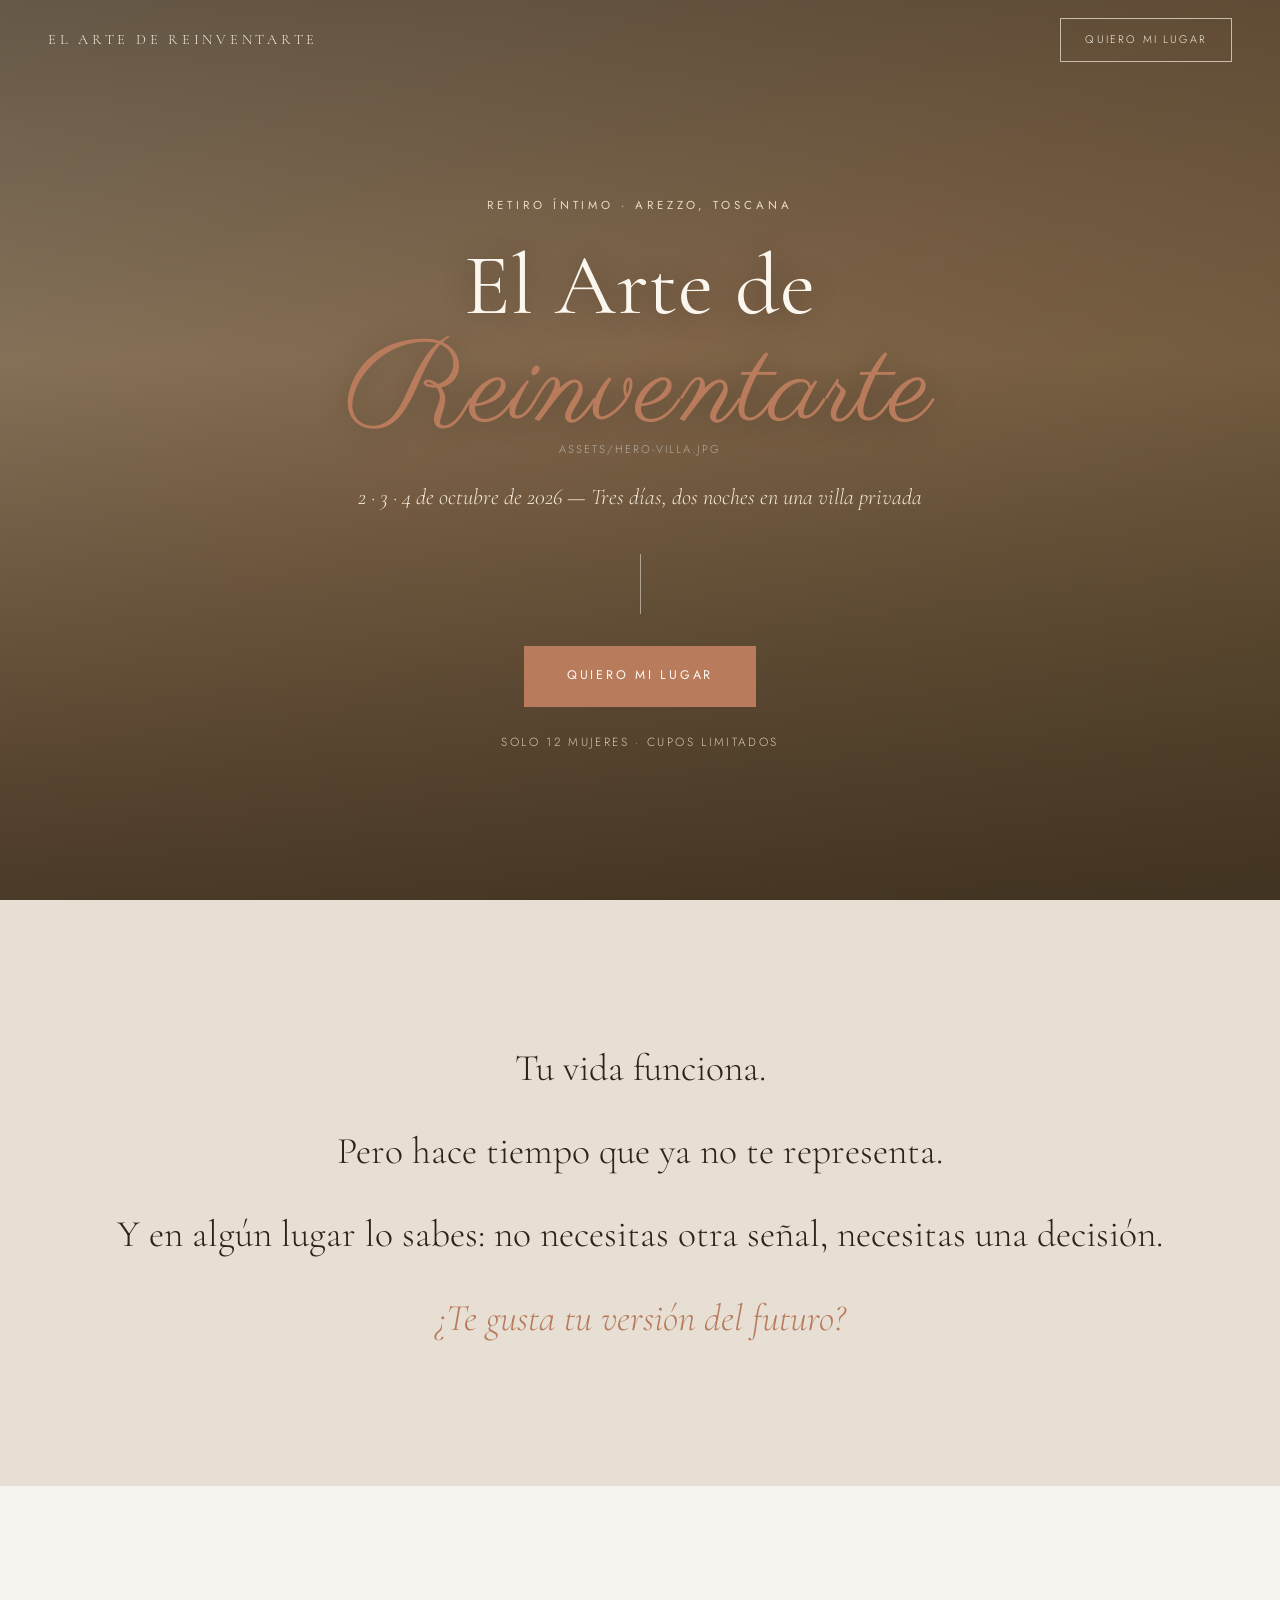
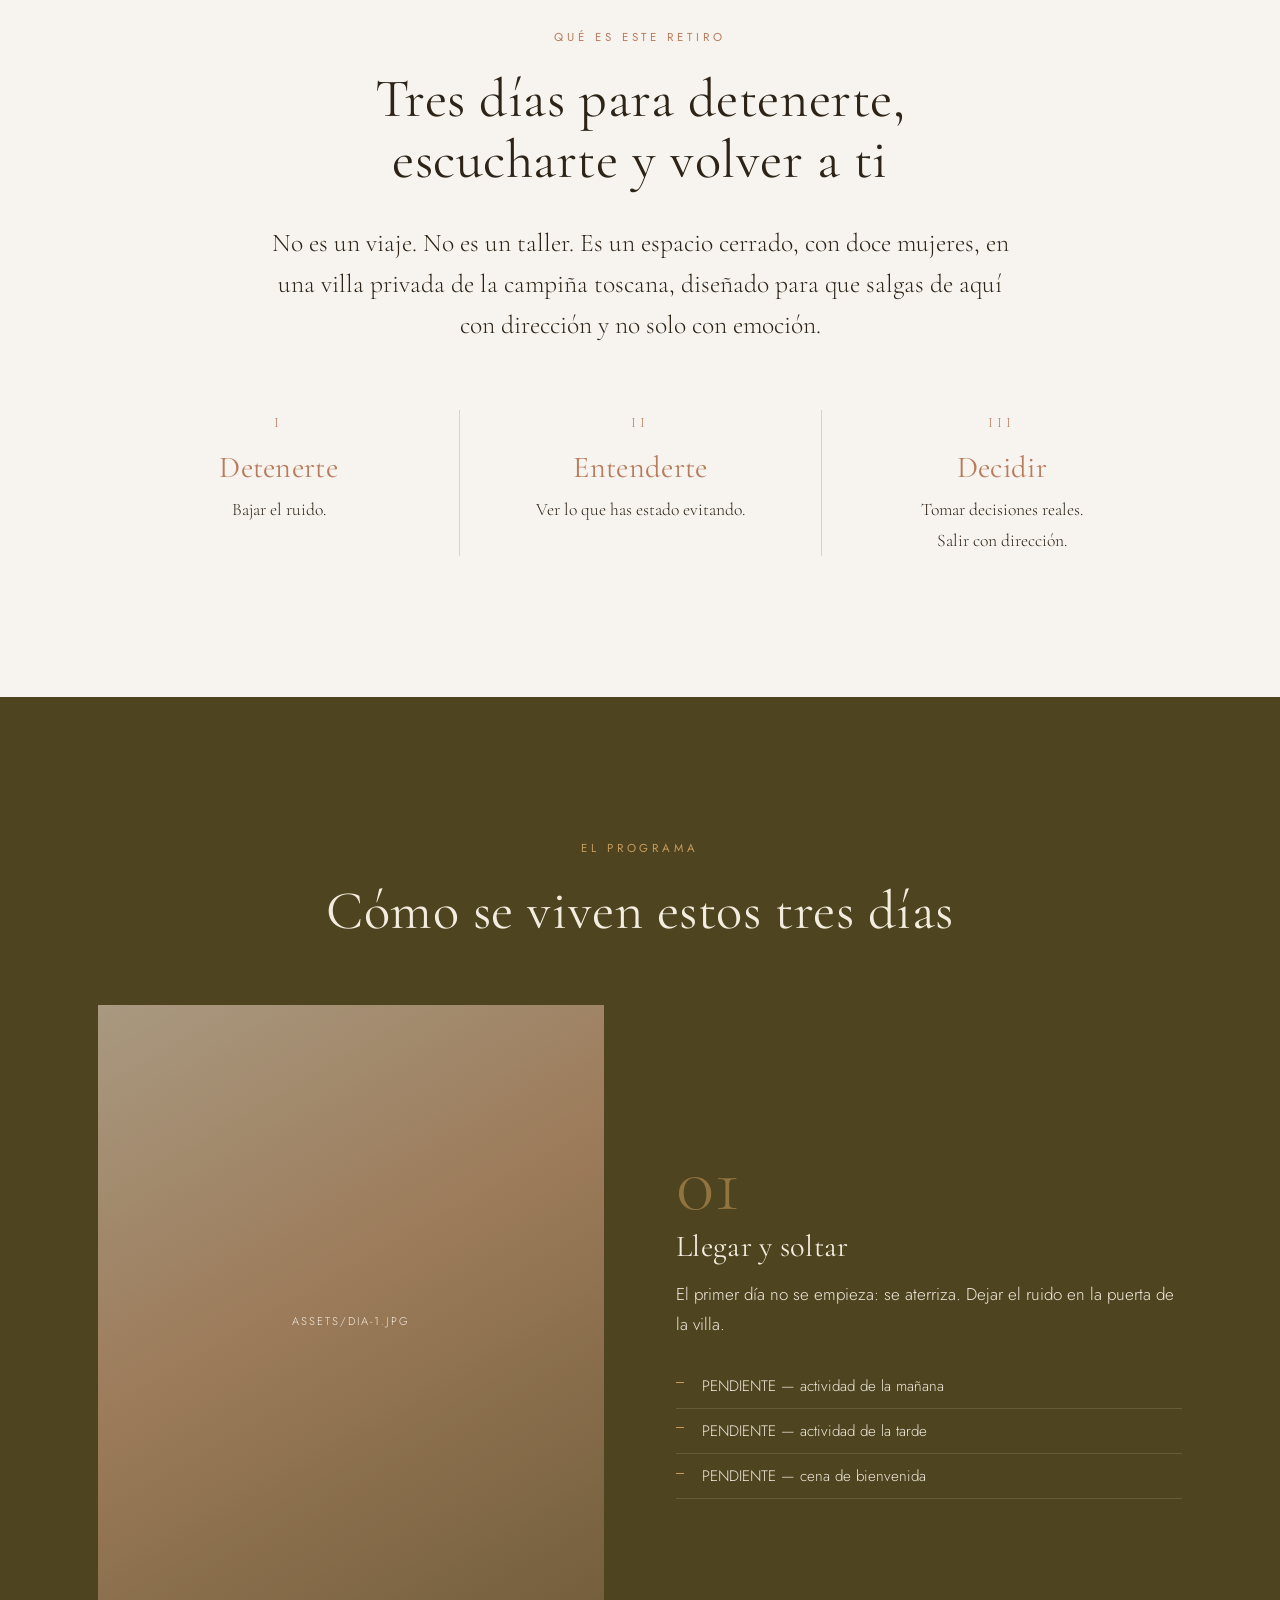
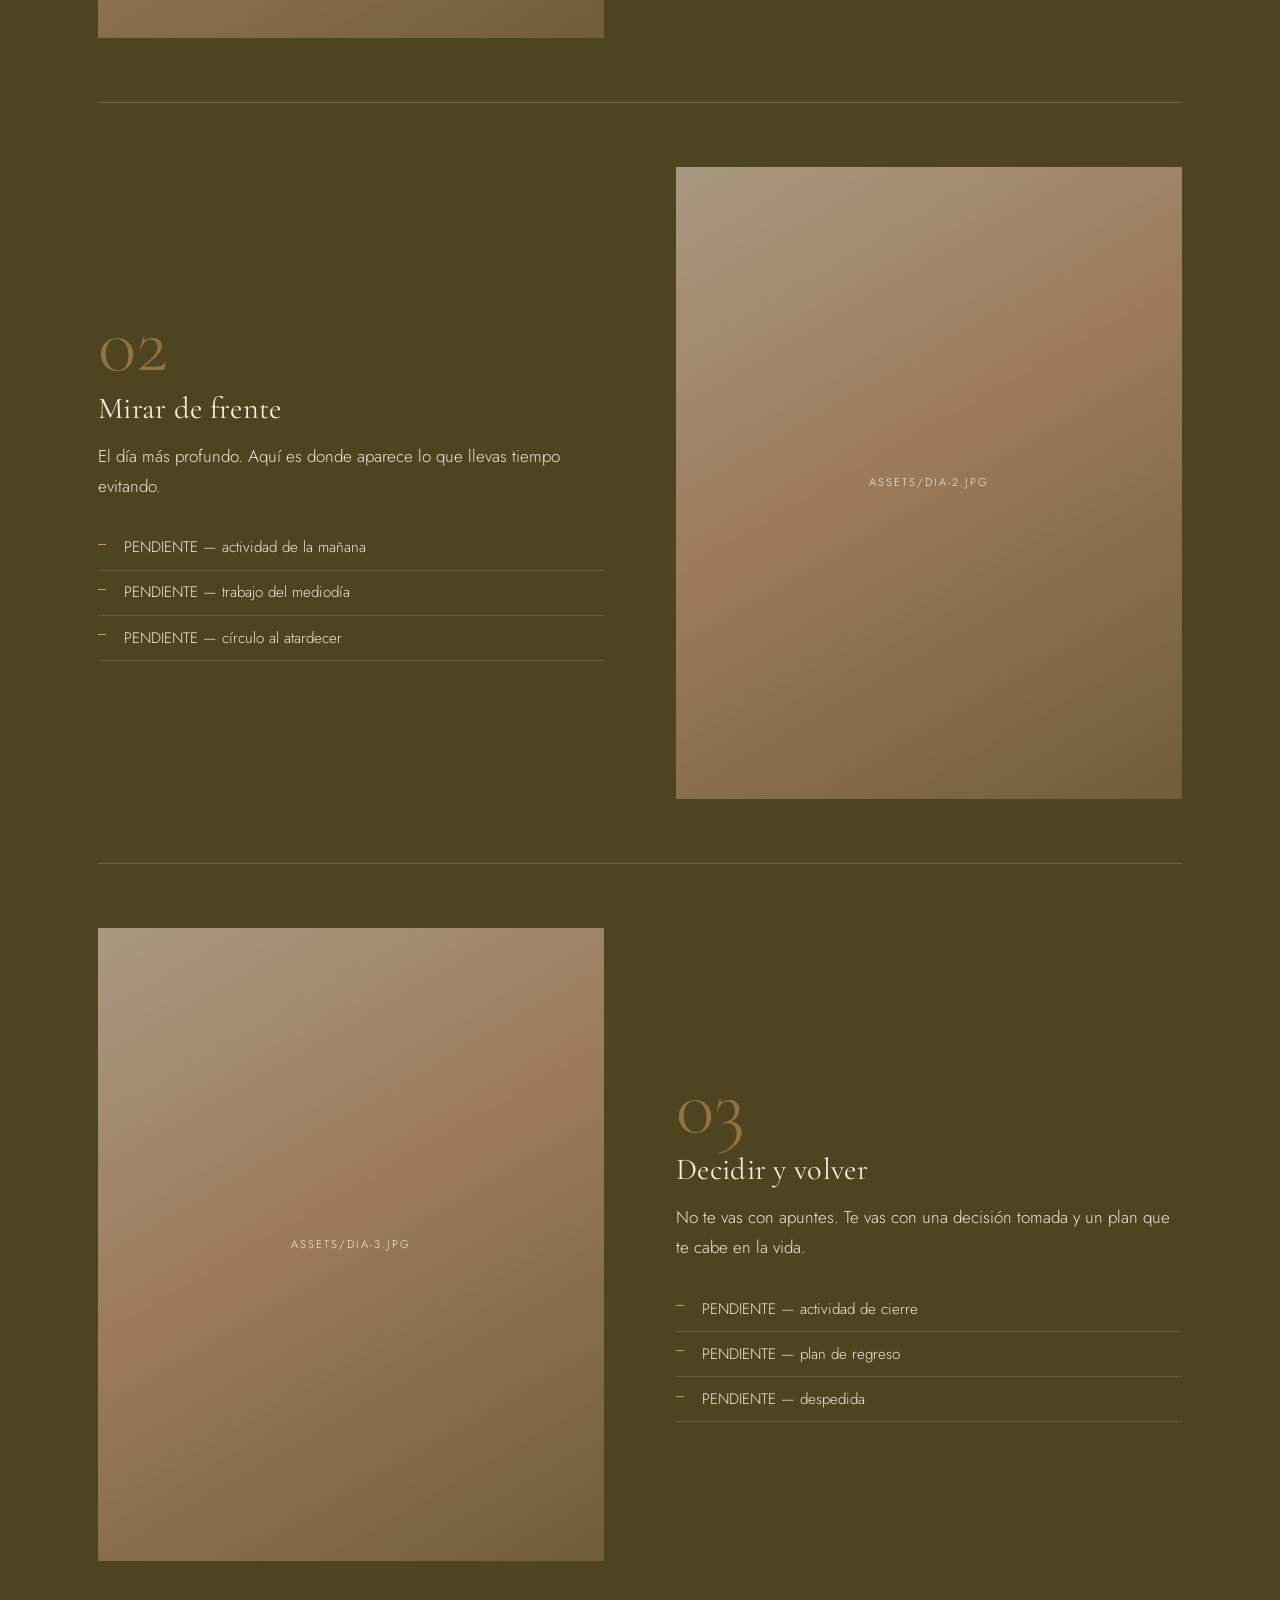
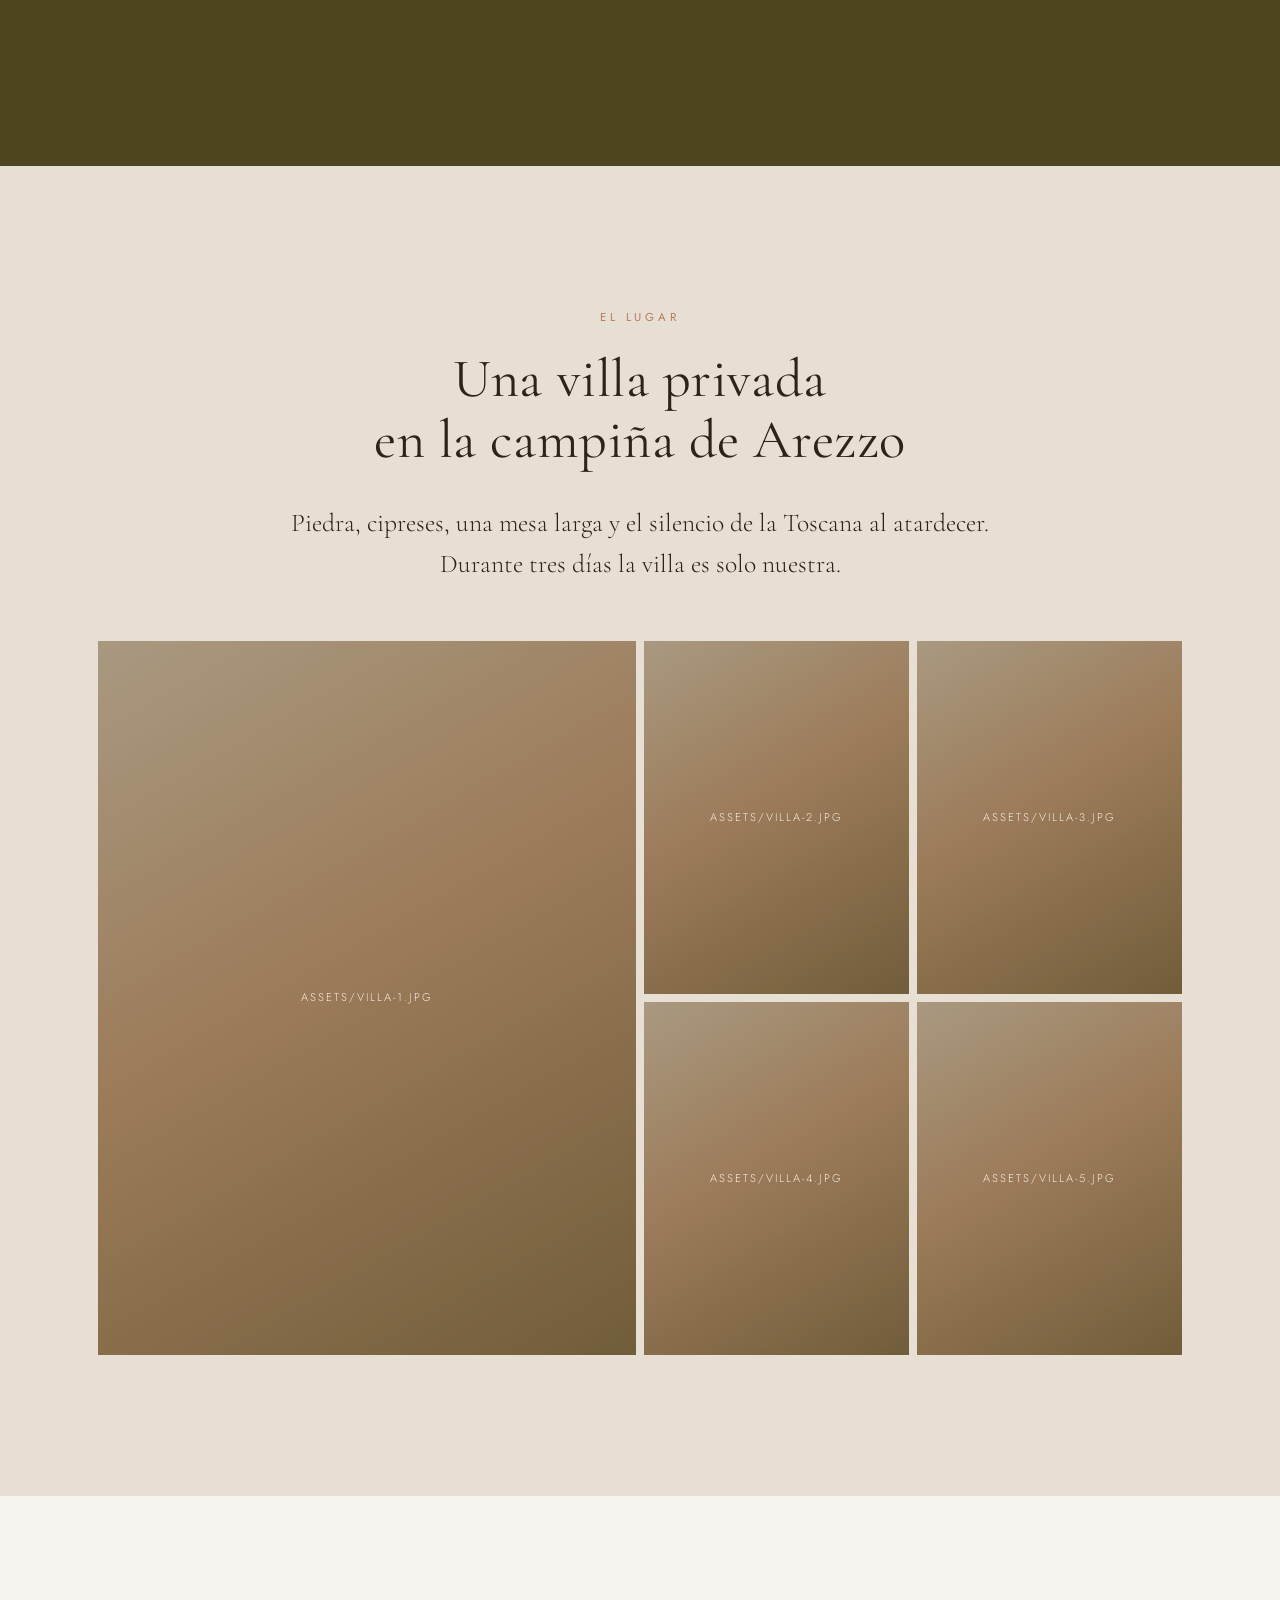
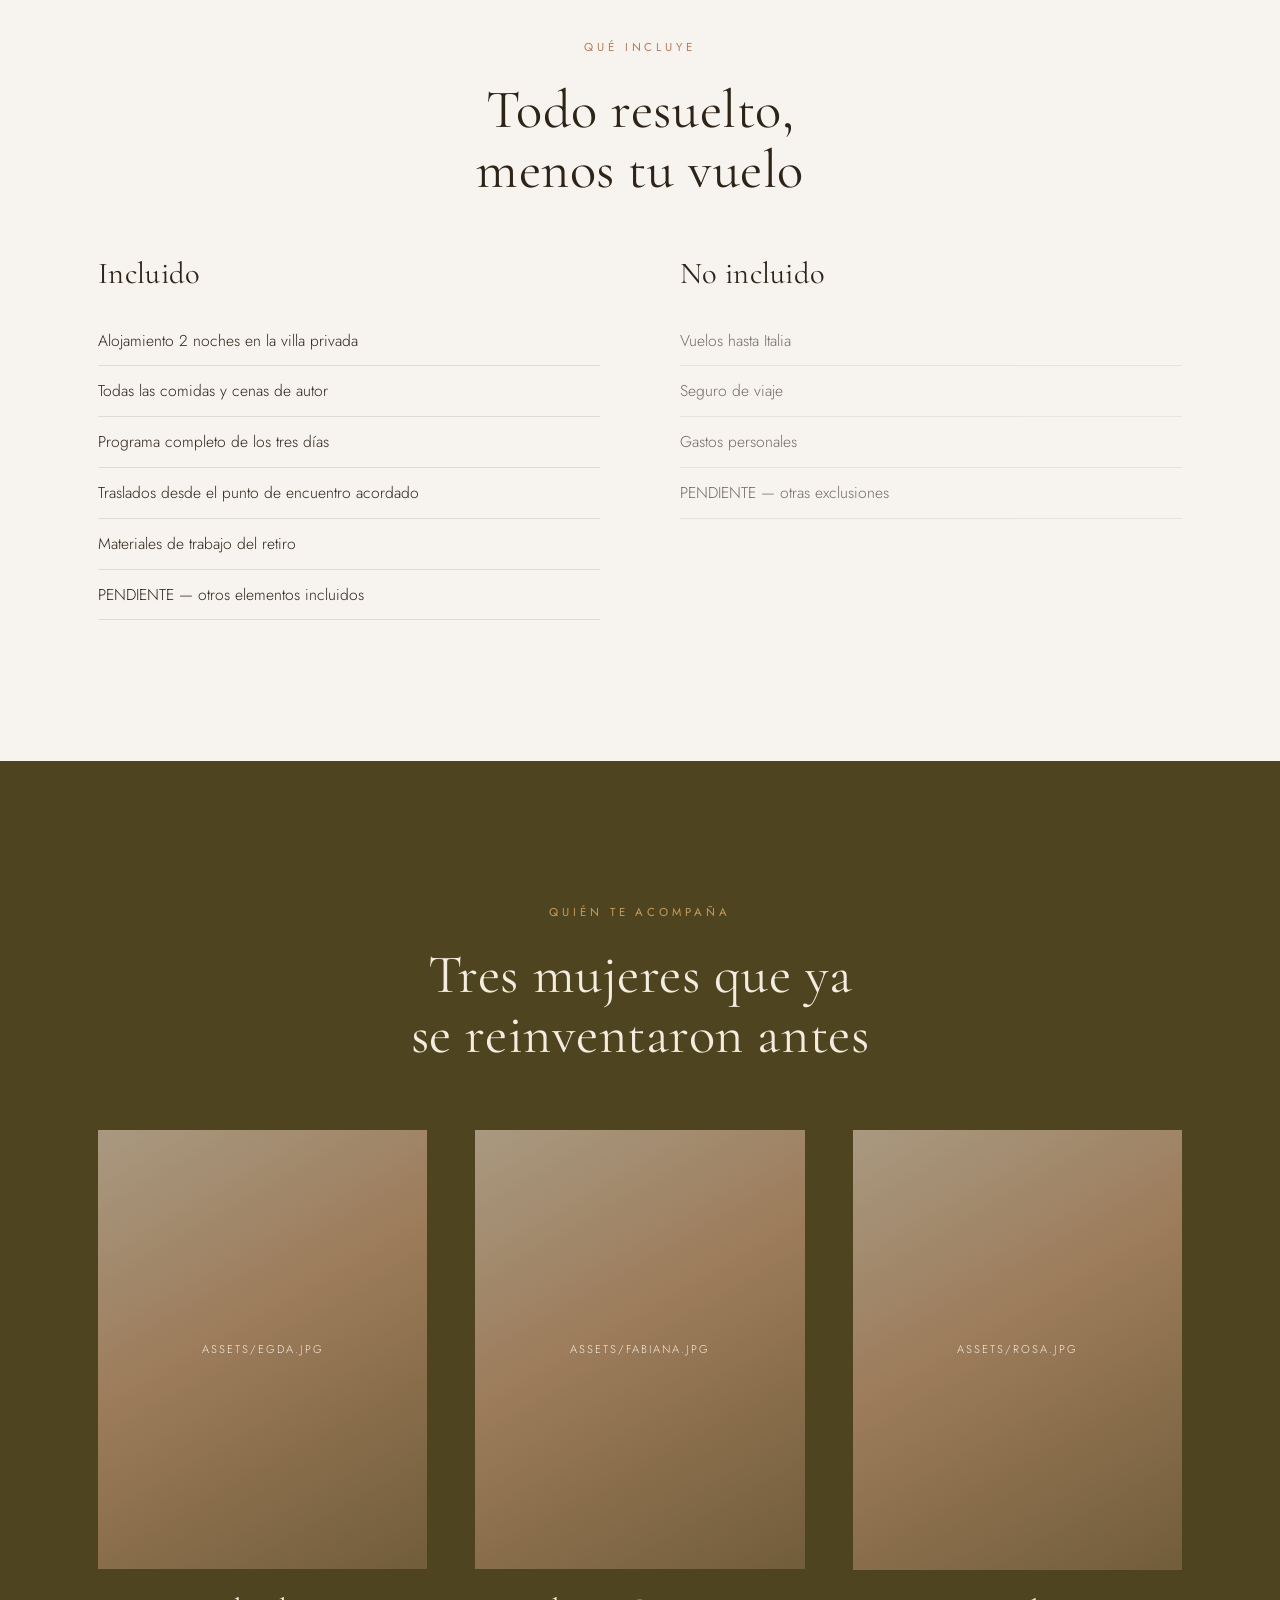
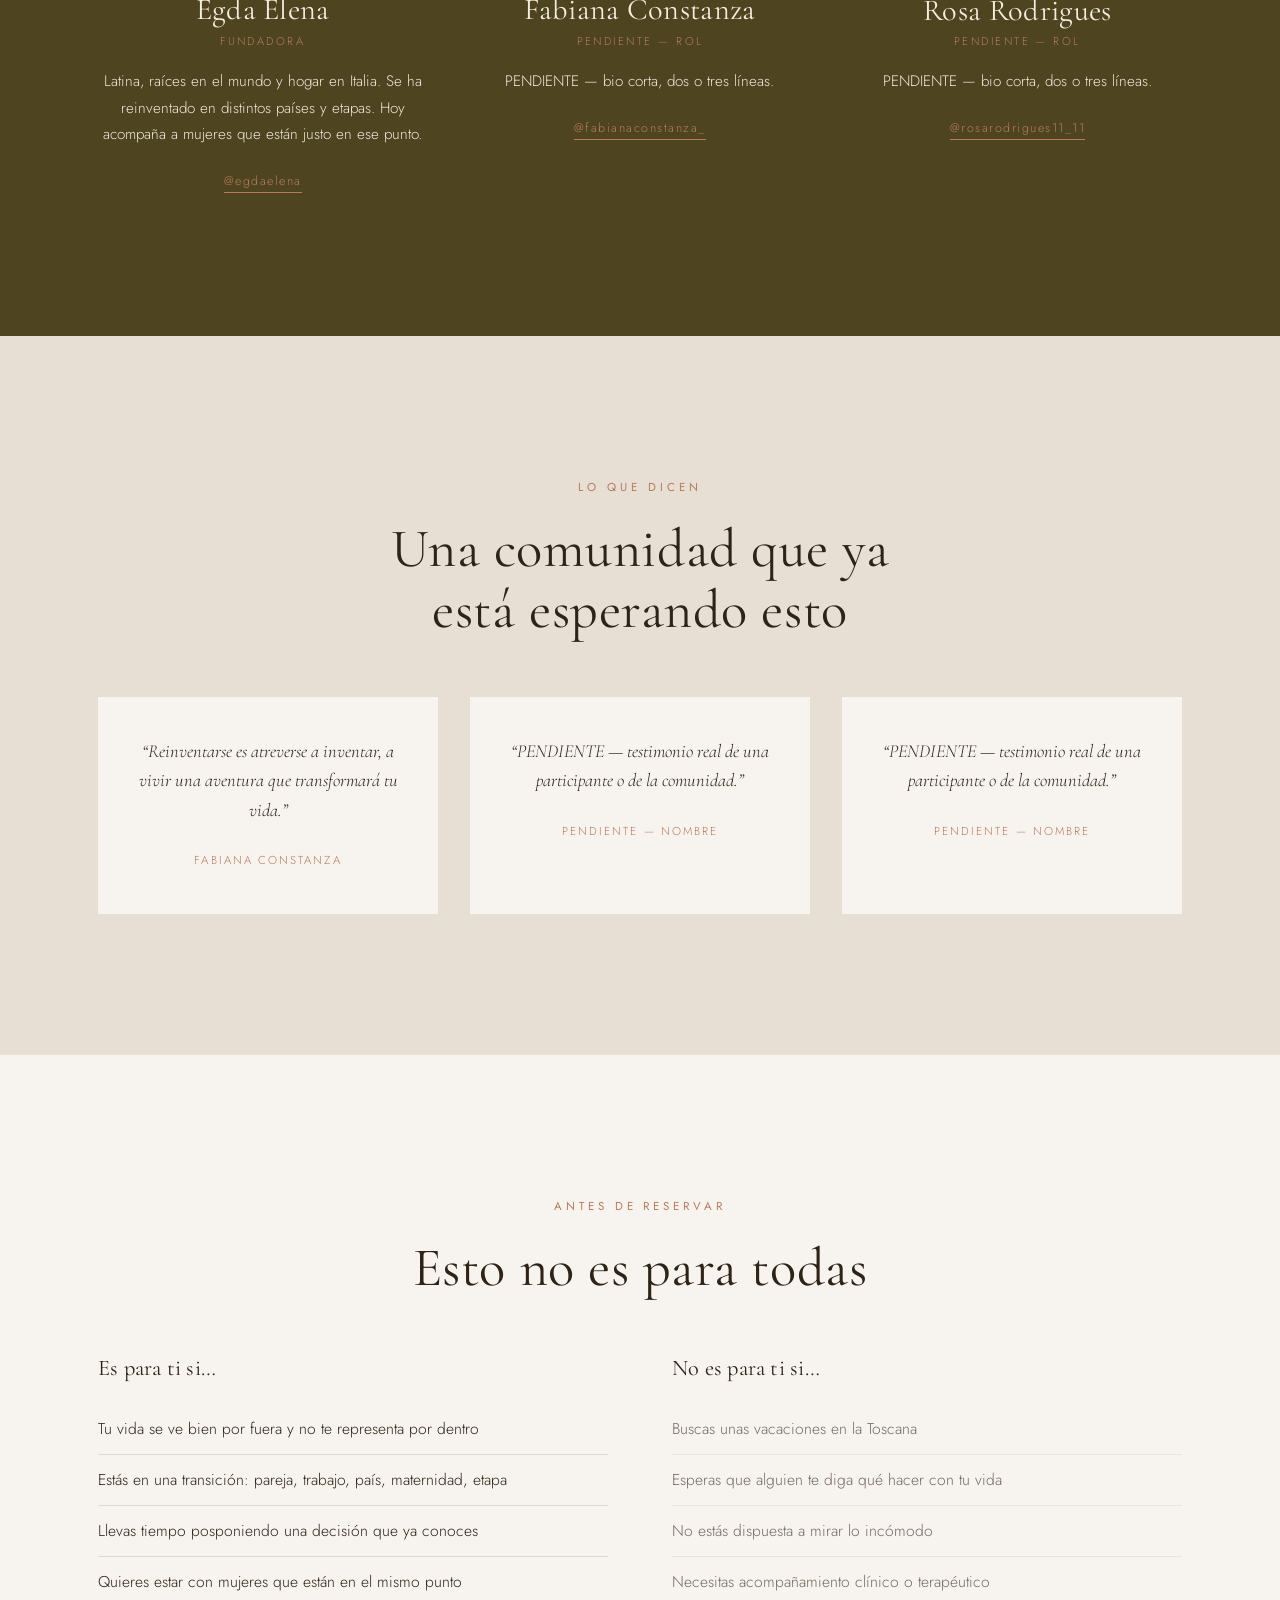
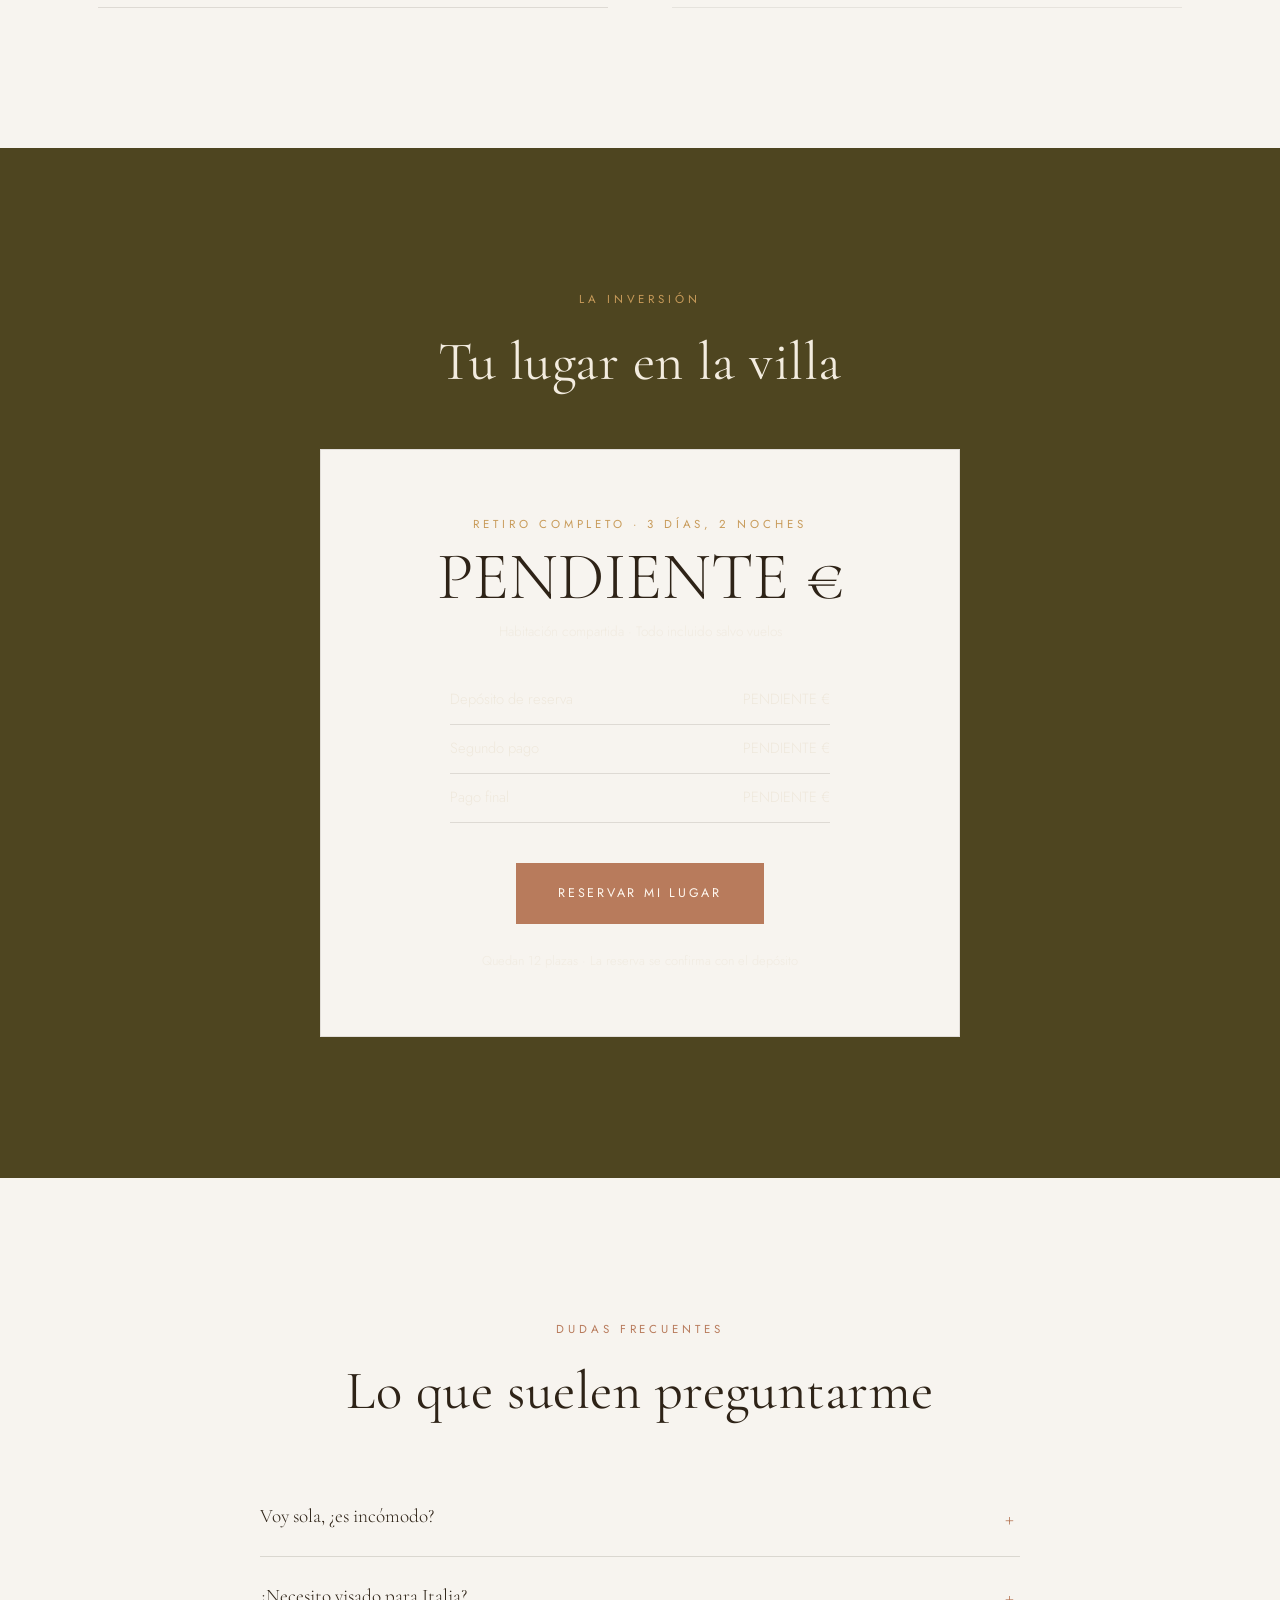
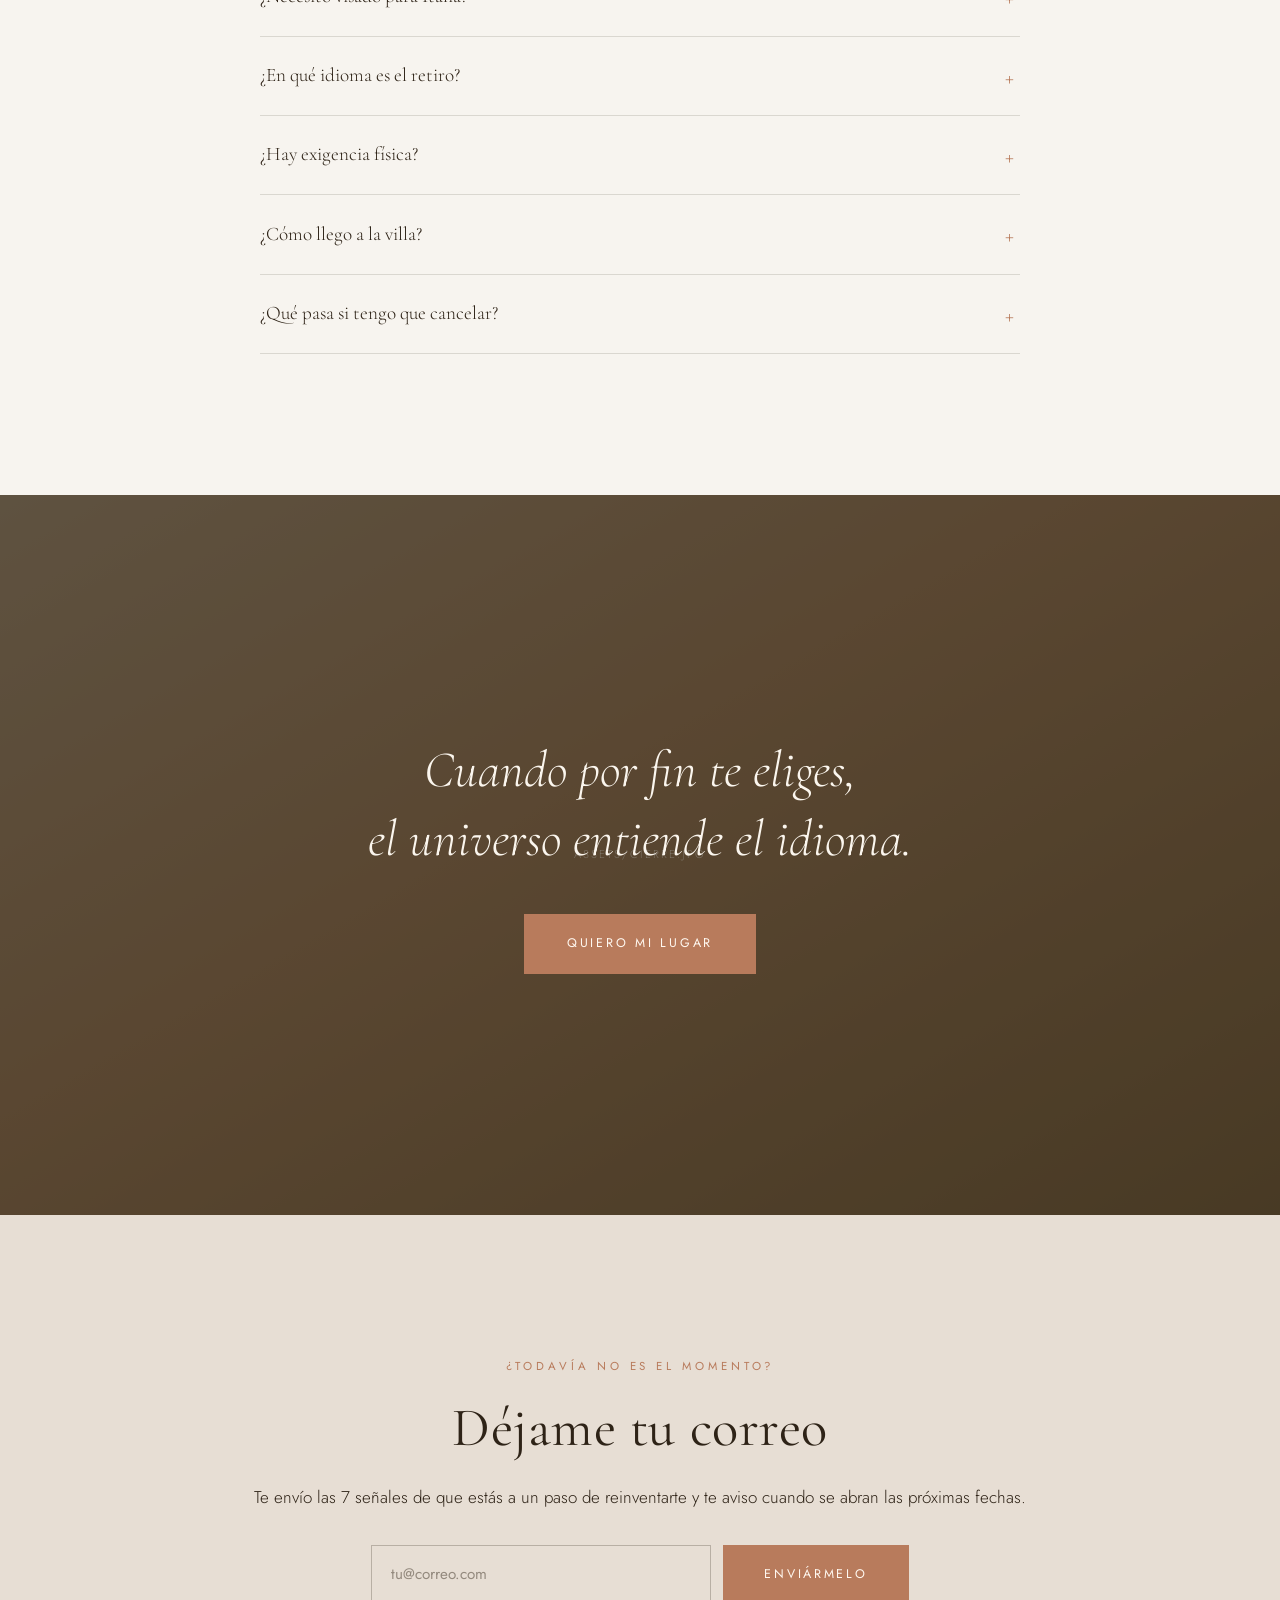
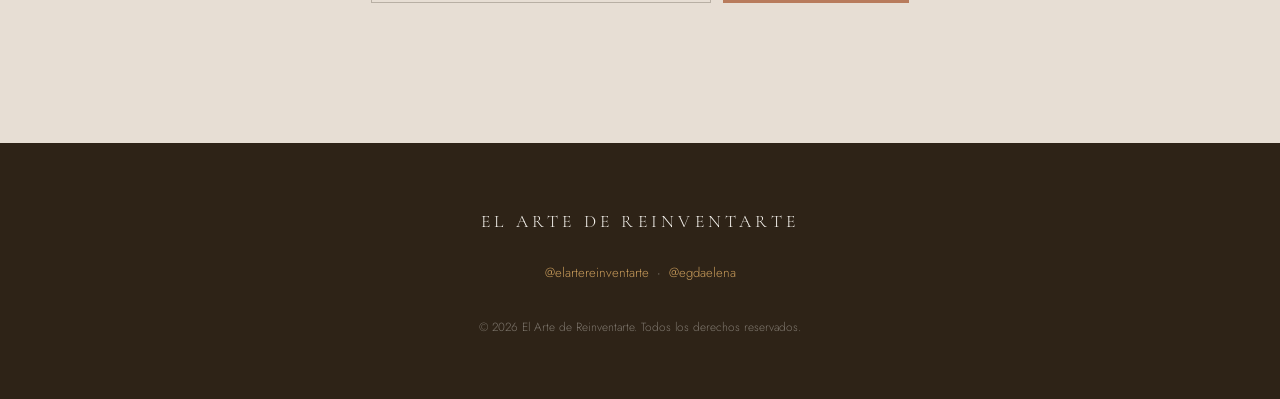
==== propuesta-a/index.html @ 5392d6d5 "Tres propuestas de landing para el retiro Toscana 2026 Propuesta A (Editorial Toscana), B (La Carta)" ====
<!DOCTYPE html>
<html lang="es">
<head>
<meta charset="utf-8">
<meta name="viewport" content="width=device-width, initial-scale=1">
<title>Propuesta A · Editorial Toscana — El Arte de Reinventarte</title>
<meta name="description" content="Retiro íntimo para mujeres en transición. Tres días en una villa privada de la Toscana para detenerte, entenderte y decidir. 2–4 de octubre de 2026.">
<meta property="og:title" content="El Arte de Reinventarte · Retiro en la Toscana">
<meta property="og:description" content="Tres días en una villa privada de la Toscana para volver a ti. 2–4 de octubre de 2026.">
<meta property="og:image" content="../assets/og.jpg">
<meta property="og:type" content="website">
<link rel="preconnect" href="https://fonts.googleapis.com">
<link rel="preconnect" href="https://fonts.gstatic.com" crossorigin>
<link href="https://fonts.googleapis.com/css2?family=Cormorant+Garamond:ital,wght@0,300;0,400;0,500;0,600;1,300;1,400&family=Jost:wght@300;400;500&family=Parisienne&display=swap" rel="stylesheet">
<style>
:root{
  --crema:#F7F4EF;
  --lino:#E7DED4;
  --arena:#D8CBBC;
  --terracota:#B87B5C;
  --terracota-osc:#9A6146;
  --oliva:#4E4520;
  --oliva-claro:#6B6134;
  --tinta:#2E2317;
  --dorado:#C89B5A;
  --serif:'Cormorant Garamond',Georgia,'Times New Roman',serif;
  --sans:'Jost',-apple-system,BlinkMacSystemFont,'Segoe UI',sans-serif;
  --script:'Parisienne',cursive;
  --maxw:1180px;
}
*{box-sizing:border-box}
html{scroll-behavior:smooth;-webkit-text-size-adjust:100%}
body{
  margin:0;background:var(--crema);color:var(--tinta);
  font-family:var(--sans);font-weight:300;font-size:17px;line-height:1.75;
  -webkit-font-smoothing:antialiased;
}
img{max-width:100%;display:block}
a{color:inherit}

/* ---------- tipografía ---------- */
h1,h2,h3{font-family:var(--serif);font-weight:400;line-height:1.12;margin:0;letter-spacing:.01em}
h1{font-size:clamp(2.6rem,7vw,5.4rem)}
h2{font-size:clamp(2rem,4.6vw,3.4rem)}
h3{font-size:clamp(1.35rem,2.4vw,1.9rem)}
.script{font-family:var(--script);color:var(--terracota);font-size:1.35em;line-height:1}
.eyebrow{
  font-family:var(--sans);font-size:.72rem;font-weight:400;
  letter-spacing:.34em;text-transform:uppercase;color:var(--terracota);
  margin:0 0 1.4rem;
}
.lead{font-family:var(--serif);font-size:clamp(1.25rem,2.2vw,1.6rem);line-height:1.6;font-weight:300}
p{margin:0 0 1.15em}
.center{text-align:center}
.narrow{max-width:62ch;margin-inline:auto}
.wrap{max-width:var(--maxw);margin-inline:auto;padding-inline:clamp(1.5rem,5vw,3rem)}
section{padding:clamp(5rem,11vw,9rem) 0;position:relative}

/* ---------- fondos ---------- */
.bg-lino{background:var(--lino)}
.bg-oliva{background:var(--oliva);color:#EFE8DC}
.bg-oliva h2,.bg-oliva h3{color:#F3ECDF}
.bg-oliva .eyebrow{color:var(--dorado)}
.bg-oliva .script{color:var(--dorado)}

/* ---------- botones ---------- */
.btn{
  display:inline-block;font-family:var(--sans);font-size:.78rem;font-weight:400;
  letter-spacing:.22em;text-transform:uppercase;text-decoration:none;
  padding:1.15rem 2.6rem;border:1px solid var(--terracota);
  background:var(--terracota);color:#FFF8F0;
  transition:background .35s ease,color .35s ease,border-color .35s ease,transform .35s ease;
}
.btn:hover{background:var(--terracota-osc);border-color:var(--terracota-osc);transform:translateY(-2px)}
.btn-ghost{background:transparent;color:var(--terracota)}
.btn-ghost:hover{background:var(--terracota);color:#FFF8F0}
.bg-oliva .btn-ghost{color:var(--dorado);border-color:var(--dorado)}
.bg-oliva .btn-ghost:hover{background:var(--dorado);color:var(--oliva)}

/* ---------- placeholders de imagen ---------- */
.img{margin:0;position:relative;overflow:hidden;background:var(--arena)}
.img img{width:100%;height:100%;object-fit:cover}
.img.missing{
  background:linear-gradient(150deg,#D9C7A9 0%,#C79E74 45%,#8C7448 100%);
  min-height:220px;
}
.img.missing img{display:none}
.img.missing::after{
  content:attr(data-file);position:absolute;inset:0;
  display:flex;align-items:center;justify-content:center;text-align:center;padding:1rem;
  font-family:var(--sans);font-size:.7rem;letter-spacing:.18em;text-transform:uppercase;
  color:rgba(255,250,240,.9);background:rgba(46,35,23,.28);
}

/* ---------- nav ---------- */
.nav{
  position:fixed;inset:0 0 auto 0;z-index:50;display:flex;align-items:center;
  justify-content:space-between;gap:1rem;
  padding:1.1rem clamp(1.5rem,5vw,3rem);
  transition:background .4s ease,box-shadow .4s ease,padding .4s ease;
}
.nav.solid{background:rgba(247,244,239,.94);backdrop-filter:blur(10px);box-shadow:0 1px 0 rgba(46,35,23,.09);padding-block:.85rem}
.nav .mark{font-family:var(--serif);font-size:.9rem;letter-spacing:.26em;text-transform:uppercase;color:#F3ECDF;text-decoration:none;transition:color .4s}
.nav.solid .mark{color:var(--tinta)}
.nav .nav-cta{
  font-family:var(--sans);font-size:.68rem;letter-spacing:.2em;text-transform:uppercase;
  text-decoration:none;padding:.72rem 1.5rem;border:1px solid rgba(243,236,223,.7);color:#F3ECDF;
  transition:all .4s ease;
}
.nav.solid .nav-cta{border-color:var(--terracota);background:var(--terracota);color:#FFF8F0}

/* ---------- hero ---------- */
.hero{min-height:100svh;display:grid;place-items:center;padding:0;overflow:hidden;isolation:isolate}
.hero .img{position:absolute;inset:0;z-index:-2}
.hero::after{
  content:'';position:absolute;inset:0;z-index:-1;
  background:linear-gradient(180deg,rgba(46,35,23,.55) 0%,rgba(46,35,23,.25) 40%,rgba(46,35,23,.72) 100%);
}
.hero-inner{text-align:center;color:#FBF6EE;padding:8rem clamp(1.5rem,5vw,3rem) 5rem;max-width:900px}
.hero .eyebrow{color:#E9D9BF}
.hero h1{text-shadow:0 2px 30px rgba(0,0,0,.3)}
.hero .fecha{
  font-family:var(--serif);font-size:clamp(1.05rem,2vw,1.4rem);font-style:italic;
  margin:1.6rem 0 2.4rem;color:#F1E6D6;
}
.hero .rule{width:1px;height:60px;background:rgba(251,246,238,.5);margin:0 auto 2rem}
.hero .escasez{
  display:block;margin-top:1.6rem;font-size:.74rem;letter-spacing:.2em;
  text-transform:uppercase;color:#E9D9BF;opacity:.9;
}

/* ---------- espejo ---------- */
.espejo p{
  font-family:var(--serif);font-size:clamp(1.5rem,3.2vw,2.35rem);
  line-height:1.45;font-weight:300;margin:0 0 1.8rem;
}
.espejo p:last-child{margin-bottom:0;color:var(--terracota);font-style:italic}

/* ---------- pilares ---------- */
.pilares{display:grid;gap:3rem;margin-top:4rem}
@media(min-width:780px){.pilares{grid-template-columns:repeat(3,1fr);gap:0}
  .pilar+.pilar{border-left:1px solid rgba(46,35,23,.16)}
  .pilar{padding-inline:2.5rem}}
.pilar{text-align:center}
.pilar .num{font-family:var(--serif);font-size:.9rem;letter-spacing:.3em;color:var(--terracota);display:block;margin-bottom:1rem}
.pilar h3{color:var(--terracota);margin-bottom:.6rem}
.pilar p{font-family:var(--serif);font-size:1.1rem;margin:0}

/* ---------- programa ---------- */
.dia{display:grid;gap:2rem;align-items:center;padding-block:clamp(2.5rem,5vw,4rem)}
.dia+.dia{border-top:1px solid rgba(239,232,220,.18)}
@media(min-width:860px){
  .dia{grid-template-columns:1fr 1fr;gap:4.5rem}
  .dia:nth-child(even) .dia-txt{order:2}
}
.dia .img{aspect-ratio:4/5}
.dia .num{
  font-family:var(--serif);font-size:clamp(3rem,7vw,5rem);line-height:1;
  color:var(--dorado);opacity:.55;display:block;margin-bottom:.4rem;
}
.dia h3{margin-bottom:1rem}
.dia ul{list-style:none;padding:0;margin:1.5rem 0 0}
.dia li{padding:.55rem 0 .55rem 1.6rem;position:relative;border-bottom:1px solid rgba(239,232,220,.14);font-size:.95rem}
.dia li::before{content:'';position:absolute;left:0;top:1.15rem;width:8px;height:1px;background:var(--dorado)}

/* ---------- galería ---------- */
.galeria{display:grid;grid-template-columns:repeat(2,1fr);gap:.5rem;margin-top:3.5rem}
@media(min-width:780px){.galeria{grid-template-columns:repeat(4,1fr)}}
.galeria .img{aspect-ratio:3/4}
.galeria .img:first-child{grid-column:span 2;aspect-ratio:3/2}
@media(min-width:780px){.galeria .img:first-child{grid-row:span 2;aspect-ratio:auto}}

/* ---------- incluye ---------- */
.dos-col{display:grid;gap:3rem;margin-top:3.5rem}
@media(min-width:780px){.dos-col{grid-template-columns:1fr 1fr;gap:5rem}}
.lista{list-style:none;padding:0;margin:1.5rem 0 0}
.lista li{padding:.7rem 0;border-bottom:1px solid rgba(46,35,23,.12);font-size:.98rem}
.bg-oliva .lista li{border-color:rgba(239,232,220,.16)}
.lista.no li{opacity:.65}

/* ---------- anfitrionas ---------- */
.anfitrionas{display:grid;gap:3rem;margin-top:4rem}
@media(min-width:780px){.anfitrionas{grid-template-columns:repeat(3,1fr)}}
.anfitriona{text-align:center}
.anfitriona .img{aspect-ratio:3/4;margin-bottom:1.5rem}
.anfitriona h3{margin-bottom:.3rem}
.anfitriona .rol{font-size:.7rem;letter-spacing:.22em;text-transform:uppercase;color:var(--terracota);margin-bottom:1rem}
.anfitriona p{font-size:.95rem}
.anfitriona .ig{font-size:.78rem;letter-spacing:.12em;text-decoration:none;color:var(--terracota);border-bottom:1px solid currentColor;padding-bottom:2px}

/* ---------- testimonios ---------- */
.testimonios{display:grid;gap:2rem;margin-top:3.5rem}
@media(min-width:780px){.testimonios{grid-template-columns:repeat(3,1fr)}}
.testimonio{background:var(--crema);padding:2.5rem 2rem;text-align:center}
.bg-oliva .testimonio{background:rgba(255,255,255,.06)}
.testimonio q{font-family:var(--serif);font-size:1.15rem;font-style:italic;line-height:1.6;display:block;margin-bottom:1.2rem;quotes:'“' '”'}
.testimonio cite{font-style:normal;font-size:.72rem;letter-spacing:.18em;text-transform:uppercase;color:var(--terracota)}

/* ---------- para quién ---------- */
.para-quien{display:grid;gap:3rem;margin-top:3.5rem}
@media(min-width:780px){.para-quien{grid-template-columns:1fr 1fr;gap:4rem}}
.para-quien h3{font-size:1.4rem;margin-bottom:1rem}

/* ---------- inversión ---------- */
.precio-card{
  max-width:640px;margin:3.5rem auto 0;padding:clamp(2.5rem,5vw,4rem);
  background:var(--crema);text-align:center;border:1px solid rgba(46,35,23,.1);
}
.precio{font-family:var(--serif);font-size:clamp(2.8rem,6vw,4.2rem);line-height:1;color:var(--tinta);display:block;margin:.6rem 0}
.precio-nota{font-size:.85rem;opacity:.75;margin-bottom:2rem}
.pagos{list-style:none;padding:0;margin:0 0 2.5rem;text-align:left;max-width:380px;margin-inline:auto}
.pagos li{display:flex;justify-content:space-between;gap:1rem;padding:.7rem 0;border-bottom:1px solid rgba(46,35,23,.12);font-size:.92rem}

/* ---------- faq ---------- */
.faq{max-width:760px;margin:3.5rem auto 0}
.faq details{border-bottom:1px solid rgba(46,35,23,.14)}
.faq summary{
  cursor:pointer;list-style:none;padding:1.4rem 2.5rem 1.4rem 0;position:relative;
  font-family:var(--serif);font-size:1.2rem;
}
.faq summary::-webkit-details-marker{display:none}
.faq summary::after{content:'+';position:absolute;right:.4rem;top:1.25rem;font-size:1.4rem;color:var(--terracota);transition:transform .3s}
.faq details[open] summary::after{transform:rotate(45deg)}
.faq details p{padding:0 2rem 1.6rem 0;margin:0;font-size:.98rem;opacity:.88}

/* ---------- cierre ---------- */
.cierre{min-height:80svh;display:grid;place-items:center;overflow:hidden;isolation:isolate;text-align:center}
.cierre .img{position:absolute;inset:0;z-index:-2}
.cierre::after{content:'';position:absolute;inset:0;z-index:-1;background:rgba(46,35,23,.6)}
.cierre-inner{color:#FBF6EE;padding:5rem clamp(1.5rem,5vw,3rem);max-width:820px}
.cierre .frase{font-family:var(--serif);font-size:clamp(1.8rem,4.5vw,3.2rem);font-style:italic;line-height:1.35;margin-bottom:2.5rem}

/* ---------- lista de espera ---------- */
.form-espera{display:flex;flex-wrap:wrap;gap:.75rem;justify-content:center;margin-top:2rem}
.form-espera input{
  flex:1 1 260px;max-width:340px;padding:1.05rem 1.2rem;border:1px solid rgba(46,35,23,.25);
  background:transparent;font-family:var(--sans);font-size:.95rem;color:inherit;
}
.form-espera input::placeholder{color:rgba(46,35,23,.45)}
.form-espera button{border:none;cursor:pointer}

/* ---------- footer ---------- */
footer{background:var(--tinta);color:rgba(247,244,239,.72);padding:4rem 0 3rem;text-align:center;font-size:.82rem}
footer .mark{font-family:var(--serif);font-size:1.1rem;letter-spacing:.24em;text-transform:uppercase;color:var(--crema);display:block;margin-bottom:1.5rem}
footer a{color:var(--dorado);text-decoration:none}
footer .legal{margin-top:2rem;opacity:.55;font-size:.74rem}

/* ---------- cta fijo móvil ---------- */
.cta-fijo{
  position:fixed;left:0;right:0;bottom:0;z-index:60;padding:.85rem 1rem;
  background:rgba(247,244,239,.96);backdrop-filter:blur(10px);
  box-shadow:0 -1px 0 rgba(46,35,23,.1);
  transform:translateY(110%);transition:transform .4s ease;
}
.cta-fijo.on{transform:translateY(0)}
.cta-fijo .btn{display:block;text-align:center;padding-block:1rem}
@media(min-width:860px){.cta-fijo{display:none}}

/* ---------- reveal ---------- */
.rv{opacity:0;transform:translateY(26px);transition:opacity .9s cubic-bezier(.2,.7,.3,1),transform .9s cubic-bezier(.2,.7,.3,1)}
.rv.in{opacity:1;transform:none}
@media(prefers-reduced-motion:reduce){
  .rv{opacity:1;transform:none;transition:none}
  html{scroll-behavior:auto}
}
</style>
</head>
<body>

<!-- ======================= NAV ======================= -->
<nav class="nav" id="nav">
  <a class="mark" href="#top">El Arte de Reinventarte</a>
  <a class="nav-cta" href="#reservar">Quiero mi lugar</a>
</nav>

<!-- ======================= HERO ======================= -->
<header class="hero" id="top">
  <figure class="img" data-file="assets/hero-villa.jpg">
    <img src="../assets/hero-villa.jpg" alt="Villa privada en la Toscana al atardecer">
  </figure>
  <div class="hero-inner">
    <p class="eyebrow">Retiro íntimo · Arezzo, Toscana</p>
    <h1>El Arte de<br><span class="script">Reinventarte</span></h1>
    <p class="fecha">2 · 3 · 4 de octubre de 2026 — Tres días, dos noches en una villa privada</p>
    <div class="rule"></div>
    <a class="btn" href="#reservar">Quiero mi lugar</a>
    <span class="escasez">Solo 12 mujeres · Cupos limitados</span>
  </div>
</header>

<!-- ======================= ESPEJO ======================= -->
<section class="espejo bg-lino">
  <div class="wrap narrow center">
    <p class="rv">Tu vida funciona.</p>
    <p class="rv">Pero hace tiempo que ya no te representa.</p>
    <p class="rv">Y en algún lugar lo sabes: no necesitas otra señal, necesitas una decisión.</p>
    <p class="rv">¿Te gusta tu versión del futuro?</p>
  </div>
</section>

<!-- ======================= QUÉ ES ======================= -->
<section>
  <div class="wrap center">
    <p class="eyebrow rv">Qué es este retiro</p>
    <h2 class="rv">Tres días para detenerte,<br>escucharte y volver a ti</h2>
    <p class="lead narrow rv" style="margin-top:2rem">
      No es un viaje. No es un taller. Es un espacio cerrado, con doce mujeres,
      en una villa privada de la campiña toscana, diseñado para que salgas de aquí
      con dirección y no solo con emoción.
    </p>
    <div class="pilares">
      <div class="pilar rv">
        <span class="num">I</span>
        <h3>Detenerte</h3>
        <p>Bajar el ruido.</p>
      </div>
      <div class="pilar rv">
        <span class="num">II</span>
        <h3>Entenderte</h3>
        <p>Ver lo que has estado evitando.</p>
      </div>
      <div class="pilar rv">
        <span class="num">III</span>
        <h3>Decidir</h3>
        <p>Tomar decisiones reales.<br>Salir con dirección.</p>
      </div>
    </div>
  </div>
</section>

<!-- ======================= PROGRAMA ======================= -->
<!-- PENDIENTE: sustituir el contenido de cada día por el itinerario real -->
<section class="bg-oliva" id="programa">
  <div class="wrap">
    <div class="center">
      <p class="eyebrow rv">El programa</p>
      <h2 class="rv">Cómo se viven estos tres días</h2>
    </div>

    <article class="dia rv">
      <div class="dia-txt">
        <span class="num">01</span>
        <h3>Llegar y soltar</h3>
        <p>El primer día no se empieza: se aterriza. Dejar el ruido en la puerta de la villa.</p>
        <ul>
          <li>PENDIENTE — actividad de la mañana</li>
          <li>PENDIENTE — actividad de la tarde</li>
          <li>PENDIENTE — cena de bienvenida</li>
        </ul>
      </div>
      <figure class="img" data-file="assets/dia-1.jpg">
        <img src="../assets/dia-1.jpg" alt="Llegada a la villa">
      </figure>
    </article>

    <article class="dia rv">
      <div class="dia-txt">
        <span class="num">02</span>
        <h3>Mirar de frente</h3>
        <p>El día más profundo. Aquí es donde aparece lo que llevas tiempo evitando.</p>
        <ul>
          <li>PENDIENTE — actividad de la mañana</li>
          <li>PENDIENTE — trabajo del mediodía</li>
          <li>PENDIENTE — círculo al atardecer</li>
        </ul>
      </div>
      <figure class="img" data-file="assets/dia-2.jpg">
        <img src="../assets/dia-2.jpg" alt="Círculo de mujeres al atardecer">
      </figure>
    </article>

    <article class="dia rv">
      <div class="dia-txt">
        <span class="num">03</span>
        <h3>Decidir y volver</h3>
        <p>No te vas con apuntes. Te vas con una decisión tomada y un plan que te cabe en la vida.</p>
        <ul>
          <li>PENDIENTE — actividad de cierre</li>
          <li>PENDIENTE — plan de regreso</li>
          <li>PENDIENTE — despedida</li>
        </ul>
      </div>
      <figure class="img" data-file="assets/dia-3.jpg">
        <img src="../assets/dia-3.jpg" alt="Despedida en la villa">
      </figure>
    </article>
  </div>
</section>

<!-- ======================= LA VILLA ======================= -->
<section class="bg-lino" id="villa">
  <div class="wrap center">
    <p class="eyebrow rv">El lugar</p>
    <h2 class="rv">Una villa privada<br>en la campiña de Arezzo</h2>
    <p class="lead narrow rv" style="margin-top:2rem">
      Piedra, cipreses, una mesa larga y el silencio de la Toscana al atardecer.
      Durante tres días la villa es solo nuestra.
    </p>
    <div class="galeria">
      <figure class="img rv" data-file="assets/villa-1.jpg"><img src="../assets/villa-1.jpg" alt="Exterior de la villa"></figure>
      <figure class="img rv" data-file="assets/villa-2.jpg"><img src="../assets/villa-2.jpg" alt="Jardín y piscina"></figure>
      <figure class="img rv" data-file="assets/villa-3.jpg"><img src="../assets/villa-3.jpg" alt="Habitación"></figure>
      <figure class="img rv" data-file="assets/villa-4.jpg"><img src="../assets/villa-4.jpg" alt="Mesa larga en el jardín"></figure>
      <figure class="img rv" data-file="assets/villa-5.jpg"><img src="../assets/villa-5.jpg" alt="Paisaje toscano"></figure>
    </div>
  </div>
</section>

<!-- ======================= INCLUYE ======================= -->
<!-- PENDIENTE: confirmar qué entra y qué no -->
<section>
  <div class="wrap">
    <div class="center">
      <p class="eyebrow rv">Qué incluye</p>
      <h2 class="rv">Todo resuelto,<br>menos tu vuelo</h2>
    </div>
    <div class="dos-col">
      <div class="rv">
        <h3>Incluido</h3>
        <ul class="lista">
          <li>Alojamiento 2 noches en la villa privada</li>
          <li>Todas las comidas y cenas de autor</li>
          <li>Programa completo de los tres días</li>
          <li>Traslados desde el punto de encuentro acordado</li>
          <li>Materiales de trabajo del retiro</li>
          <li>PENDIENTE — otros elementos incluidos</li>
        </ul>
      </div>
      <div class="rv">
        <h3>No incluido</h3>
        <ul class="lista no">
          <li>Vuelos hasta Italia</li>
          <li>Seguro de viaje</li>
          <li>Gastos personales</li>
          <li>PENDIENTE — otras exclusiones</li>
        </ul>
      </div>
    </div>
  </div>
</section>

<!-- ======================= ANFITRIONAS ======================= -->
<section class="bg-oliva" id="anfitrionas">
  <div class="wrap center">
    <p class="eyebrow rv">Quién te acompaña</p>
    <h2 class="rv">Tres mujeres que ya<br>se reinventaron antes</h2>
    <div class="anfitrionas">
      <div class="anfitriona rv">
        <figure class="img" data-file="assets/egda.jpg"><img src="../assets/egda.jpg" alt="Egda Elena"></figure>
        <h3>Egda Elena</h3>
        <p class="rol">Fundadora</p>
        <p>Latina, raíces en el mundo y hogar en Italia. Se ha reinventado en distintos países y etapas. Hoy acompaña a mujeres que están justo en ese punto.</p>
        <a class="ig" href="https://www.instagram.com/egdaelena/" target="_blank" rel="noopener">@egdaelena</a>
      </div>
      <div class="anfitriona rv">
        <figure class="img" data-file="assets/fabiana.jpg"><img src="../assets/fabiana.jpg" alt="Fabiana Constanza"></figure>
        <h3>Fabiana Constanza</h3>
        <p class="rol">PENDIENTE — rol</p>
        <p>PENDIENTE — bio corta, dos o tres líneas.</p>
        <a class="ig" href="https://www.instagram.com/fabianaconstanza_/" target="_blank" rel="noopener">@fabianaconstanza_</a>
      </div>
      <div class="anfitriona rv">
        <figure class="img" data-file="assets/rosa.jpg"><img src="../assets/rosa.jpg" alt="Rosa Rodrigues"></figure>
        <h3>Rosa Rodrigues</h3>
        <p class="rol">PENDIENTE — rol</p>
        <p>PENDIENTE — bio corta, dos o tres líneas.</p>
        <a class="ig" href="https://www.instagram.com/rosarodrigues11_11/" target="_blank" rel="noopener">@rosarodrigues11_11</a>
      </div>
    </div>
  </div>
</section>

<!-- ======================= TESTIMONIOS ======================= -->
<!-- PENDIENTE: sustituir por testimonios reales con nombre y foto -->
<section class="bg-lino">
  <div class="wrap center">
    <p class="eyebrow rv">Lo que dicen</p>
    <h2 class="rv">Una comunidad que ya<br>está esperando esto</h2>
    <div class="testimonios">
      <div class="testimonio rv">
        <q>Reinventarse es atreverse a inventar, a vivir una aventura que transformará tu vida.</q>
        <cite>Fabiana Constanza</cite>
      </div>
      <div class="testimonio rv">
        <q>PENDIENTE — testimonio real de una participante o de la comunidad.</q>
        <cite>PENDIENTE — nombre</cite>
      </div>
      <div class="testimonio rv">
        <q>PENDIENTE — testimonio real de una participante o de la comunidad.</q>
        <cite>PENDIENTE — nombre</cite>
      </div>
    </div>
  </div>
</section>

<!-- ======================= PARA QUIÉN ======================= -->
<section>
  <div class="wrap">
    <div class="center">
      <p class="eyebrow rv">Antes de reservar</p>
      <h2 class="rv">Esto no es para todas</h2>
    </div>
    <div class="para-quien">
      <div class="rv">
        <h3>Es para ti si…</h3>
        <ul class="lista">
          <li>Tu vida se ve bien por fuera y no te representa por dentro</li>
          <li>Estás en una transición: pareja, trabajo, país, maternidad, etapa</li>
          <li>Llevas tiempo posponiendo una decisión que ya conoces</li>
          <li>Quieres estar con mujeres que están en el mismo punto</li>
        </ul>
      </div>
      <div class="rv">
        <h3>No es para ti si…</h3>
        <ul class="lista no">
          <li>Buscas unas vacaciones en la Toscana</li>
          <li>Esperas que alguien te diga qué hacer con tu vida</li>
          <li>No estás dispuesta a mirar lo incómodo</li>
          <li>Necesitas acompañamiento clínico o terapéutico</li>
        </ul>
      </div>
    </div>
  </div>
</section>

<!-- ======================= INVERSIÓN ======================= -->
<!-- PENDIENTE: precio, depósito y plan de pagos reales -->
<section class="bg-oliva" id="reservar">
  <div class="wrap center">
    <p class="eyebrow rv">La inversión</p>
    <h2 class="rv">Tu lugar en la villa</h2>
    <div class="precio-card rv">
      <p class="eyebrow" style="margin-bottom:0">Retiro completo · 3 días, 2 noches</p>
      <span class="precio">PENDIENTE €</span>
      <p class="precio-nota">Habitación compartida · Todo incluido salvo vuelos</p>
      <ul class="pagos">
        <li><span>Depósito de reserva</span><span>PENDIENTE €</span></li>
        <li><span>Segundo pago</span><span>PENDIENTE €</span></li>
        <li><span>Pago final</span><span>PENDIENTE €</span></li>
      </ul>
      <a class="btn" href="#" data-cta="reservar">Reservar mi lugar</a>
      <p style="margin:1.6rem 0 0;font-size:.8rem;opacity:.7">Quedan 12 plazas · La reserva se confirma con el depósito</p>
    </div>
  </div>
</section>

<!-- ======================= FAQ ======================= -->
<section>
  <div class="wrap">
    <div class="center">
      <p class="eyebrow rv">Dudas frecuentes</p>
      <h2 class="rv">Lo que suelen preguntarme</h2>
    </div>
    <div class="faq rv">
      <details>
        <summary>Voy sola, ¿es incómodo?</summary>
        <p>La mayoría viene sola. Es justamente lo que hace que el grupo funcione: nadie llega con un papel que interpretar.</p>
      </details>
      <details>
        <summary>¿Necesito visado para Italia?</summary>
        <p>PENDIENTE — respuesta según nacionalidades más frecuentes de la comunidad.</p>
      </details>
      <details>
        <summary>¿En qué idioma es el retiro?</summary>
        <p>Todo el retiro se desarrolla en español.</p>
      </details>
      <details>
        <summary>¿Hay exigencia física?</summary>
        <p>PENDIENTE — confirmar nivel de caminatas y actividades al aire libre.</p>
      </details>
      <details>
        <summary>¿Cómo llego a la villa?</summary>
        <p>PENDIENTE — aeropuerto recomendado y punto de encuentro para el traslado.</p>
      </details>
      <details>
        <summary>¿Qué pasa si tengo que cancelar?</summary>
        <p>PENDIENTE — política de cancelación y reembolso del depósito.</p>
      </details>
    </div>
  </div>
</section>

<!-- ======================= CIERRE ======================= -->
<section class="cierre">
  <figure class="img" data-file="assets/cierre.jpg">
    <img src="../assets/cierre.jpg" alt="Atardecer en la campiña toscana">
  </figure>
  <div class="cierre-inner">
    <p class="frase">Cuando por fin te eliges,<br>el universo entiende el idioma.</p>
    <a class="btn" href="#reservar">Quiero mi lugar</a>
  </div>
</section>

<!-- ======================= LISTA DE ESPERA ======================= -->
<section class="bg-lino">
  <div class="wrap center narrow">
    <p class="eyebrow rv">¿Todavía no es el momento?</p>
    <h2 class="rv">Déjame tu correo</h2>
    <p class="rv" style="margin-top:1.5rem">
      Te envío las 7 señales de que estás a un paso de reinventarte y te aviso
      cuando se abran las próximas fechas.
    </p>
    <!-- PENDIENTE: conectar action a tu proveedor de email o formulario -->
    <form class="form-espera rv" action="#" method="post">
      <input type="email" name="email" placeholder="tu@correo.com" required aria-label="Tu correo electrónico">
      <button class="btn" type="submit">Enviármelo</button>
    </form>
  </div>
</section>

<!-- ======================= FOOTER ======================= -->
<footer>
  <div class="wrap">
    <span class="mark">El Arte de Reinventarte</span>
    <p>
      <a href="https://www.instagram.com/elartereinventarte/" target="_blank" rel="noopener">@elartereinventarte</a>
      &nbsp;·&nbsp;
      <a href="https://www.instagram.com/egdaelena/" target="_blank" rel="noopener">@egdaelena</a>
    </p>
    <p class="legal">© 2026 El Arte de Reinventarte. Todos los derechos reservados.</p>
  </div>
</footer>

<div class="cta-fijo" id="ctaFijo">
  <a class="btn" href="#reservar">Quiero mi lugar · 2–4 Oct 2026</a>
</div>

<script>
// imágenes ausentes -> placeholder con el nombre de archivo esperado
document.querySelectorAll('.img img').forEach(function(img){
  var mark = function(){ img.closest('.img').classList.add('missing'); };
  img.addEventListener('error', mark);
  if (img.complete && img.naturalWidth === 0) mark();
});

// reveal al hacer scroll
var io = new IntersectionObserver(function(entries){
  entries.forEach(function(e){
    if (e.isIntersecting){ e.target.classList.add('in'); io.unobserve(e.target); }
  });
}, { threshold: 0.12, rootMargin: '0px 0px -8% 0px' });
document.querySelectorAll('.rv').forEach(function(el){ io.observe(el); });

// nav sólido + cta fijo
var nav = document.getElementById('nav');
var cta = document.getElementById('ctaFijo');
var onScroll = function(){
  var y = window.scrollY;
  nav.classList.toggle('solid', y > window.innerHeight * 0.85);
  cta.classList.toggle('on', y > window.innerHeight * 1.1);
};
window.addEventListener('scroll', onScroll, { passive: true });
onScroll();
</script>
</body>
</html>
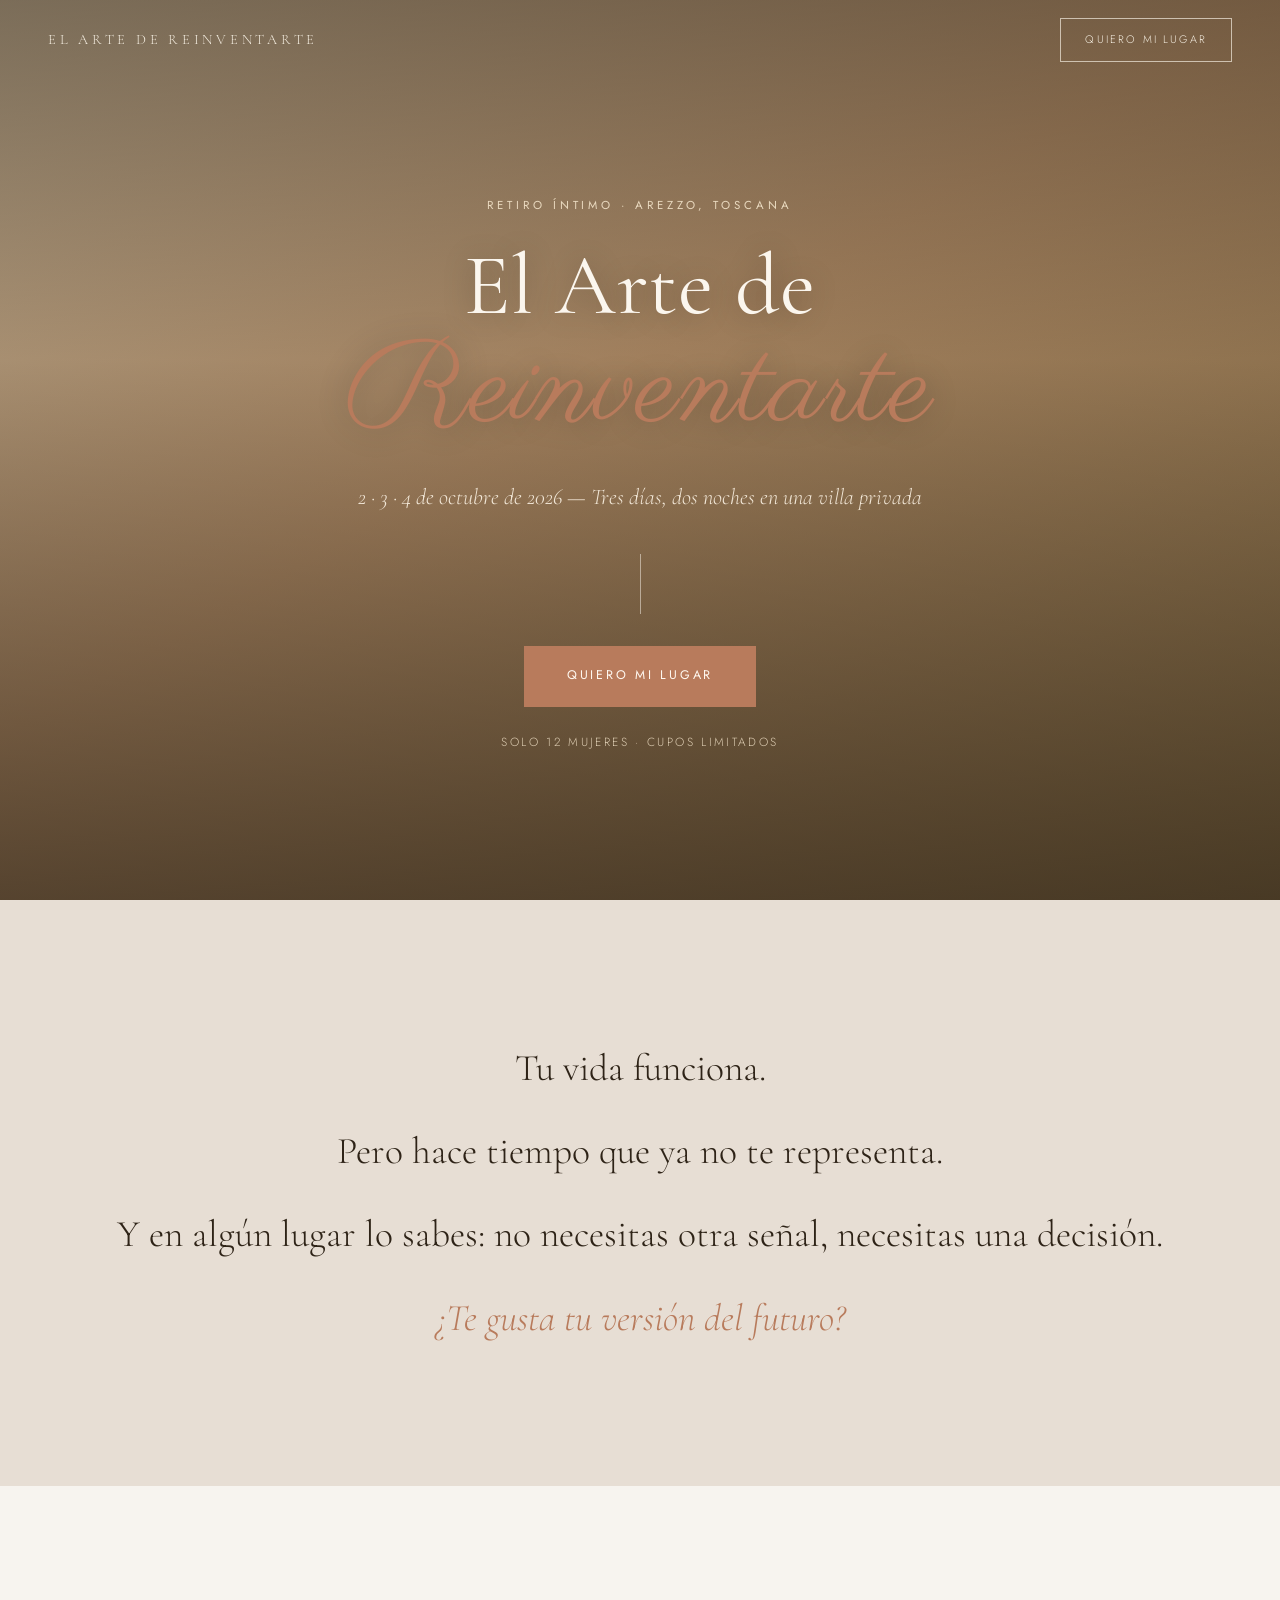
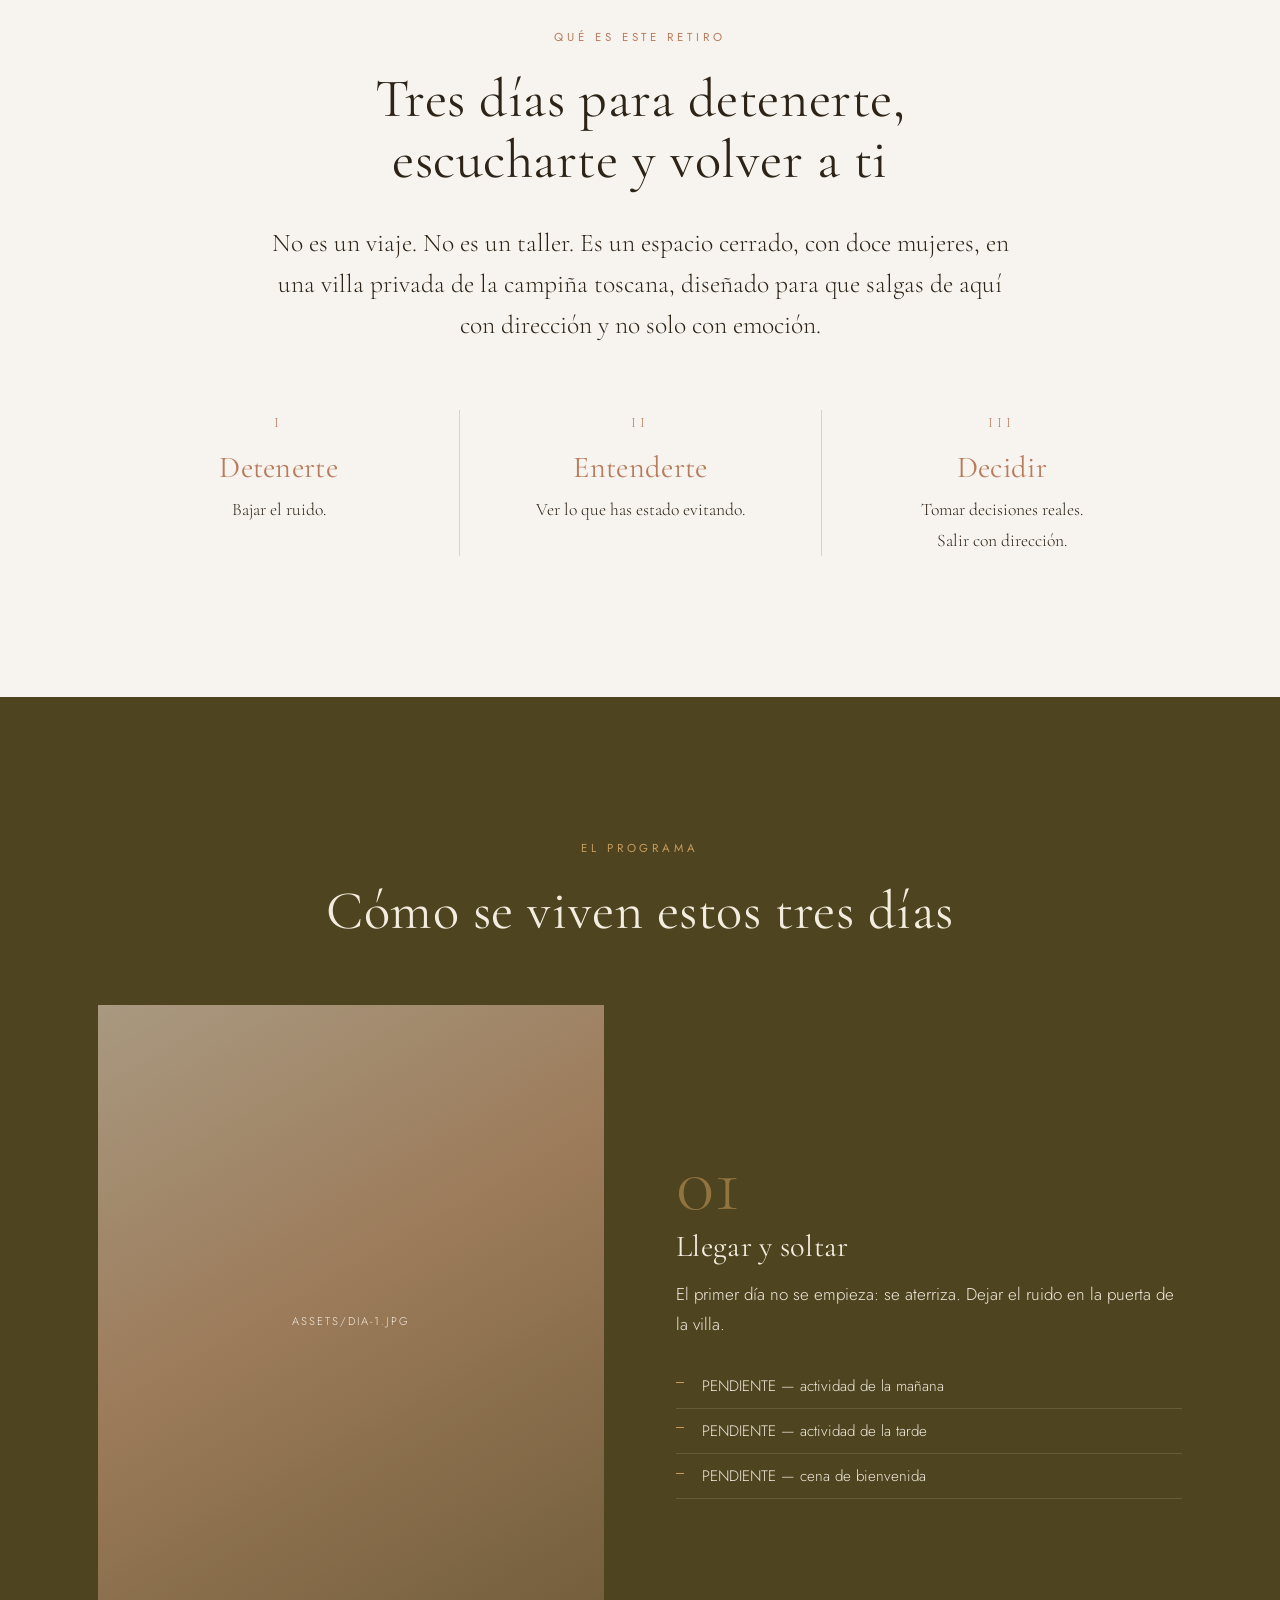
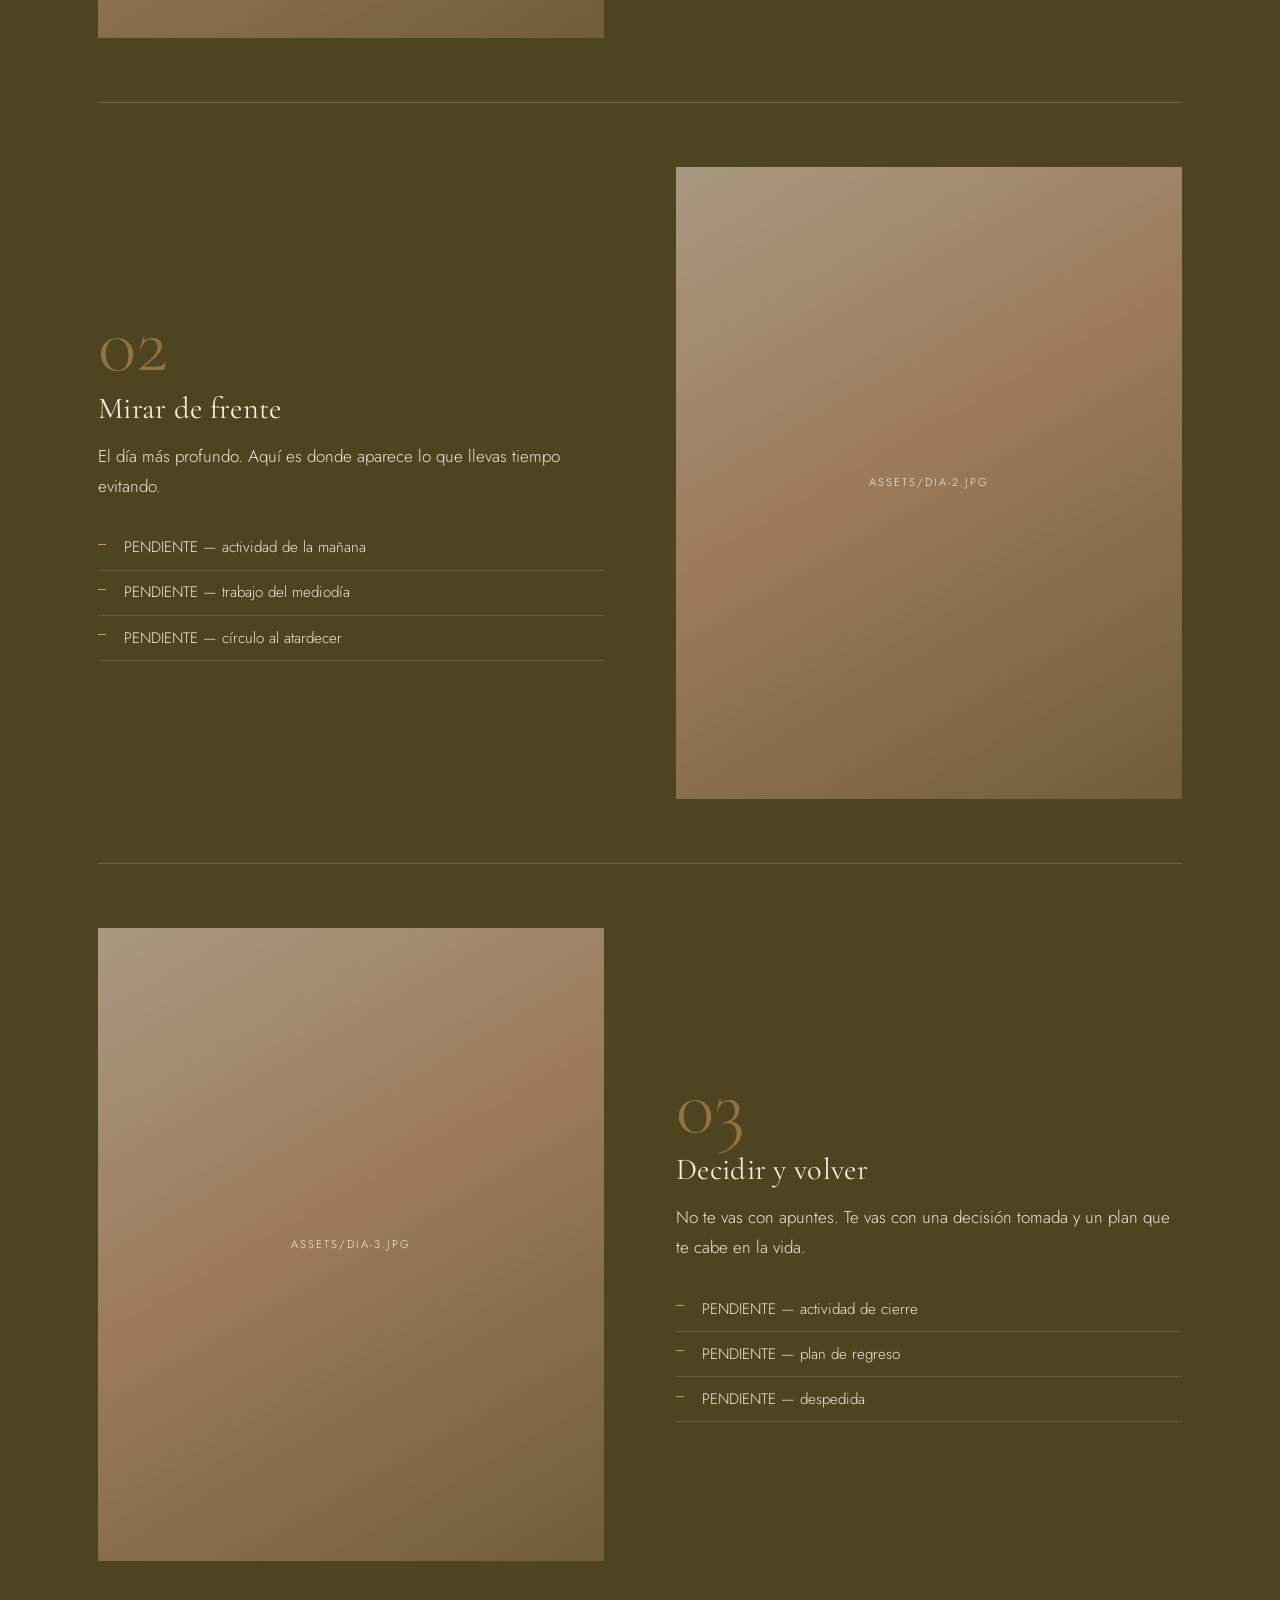
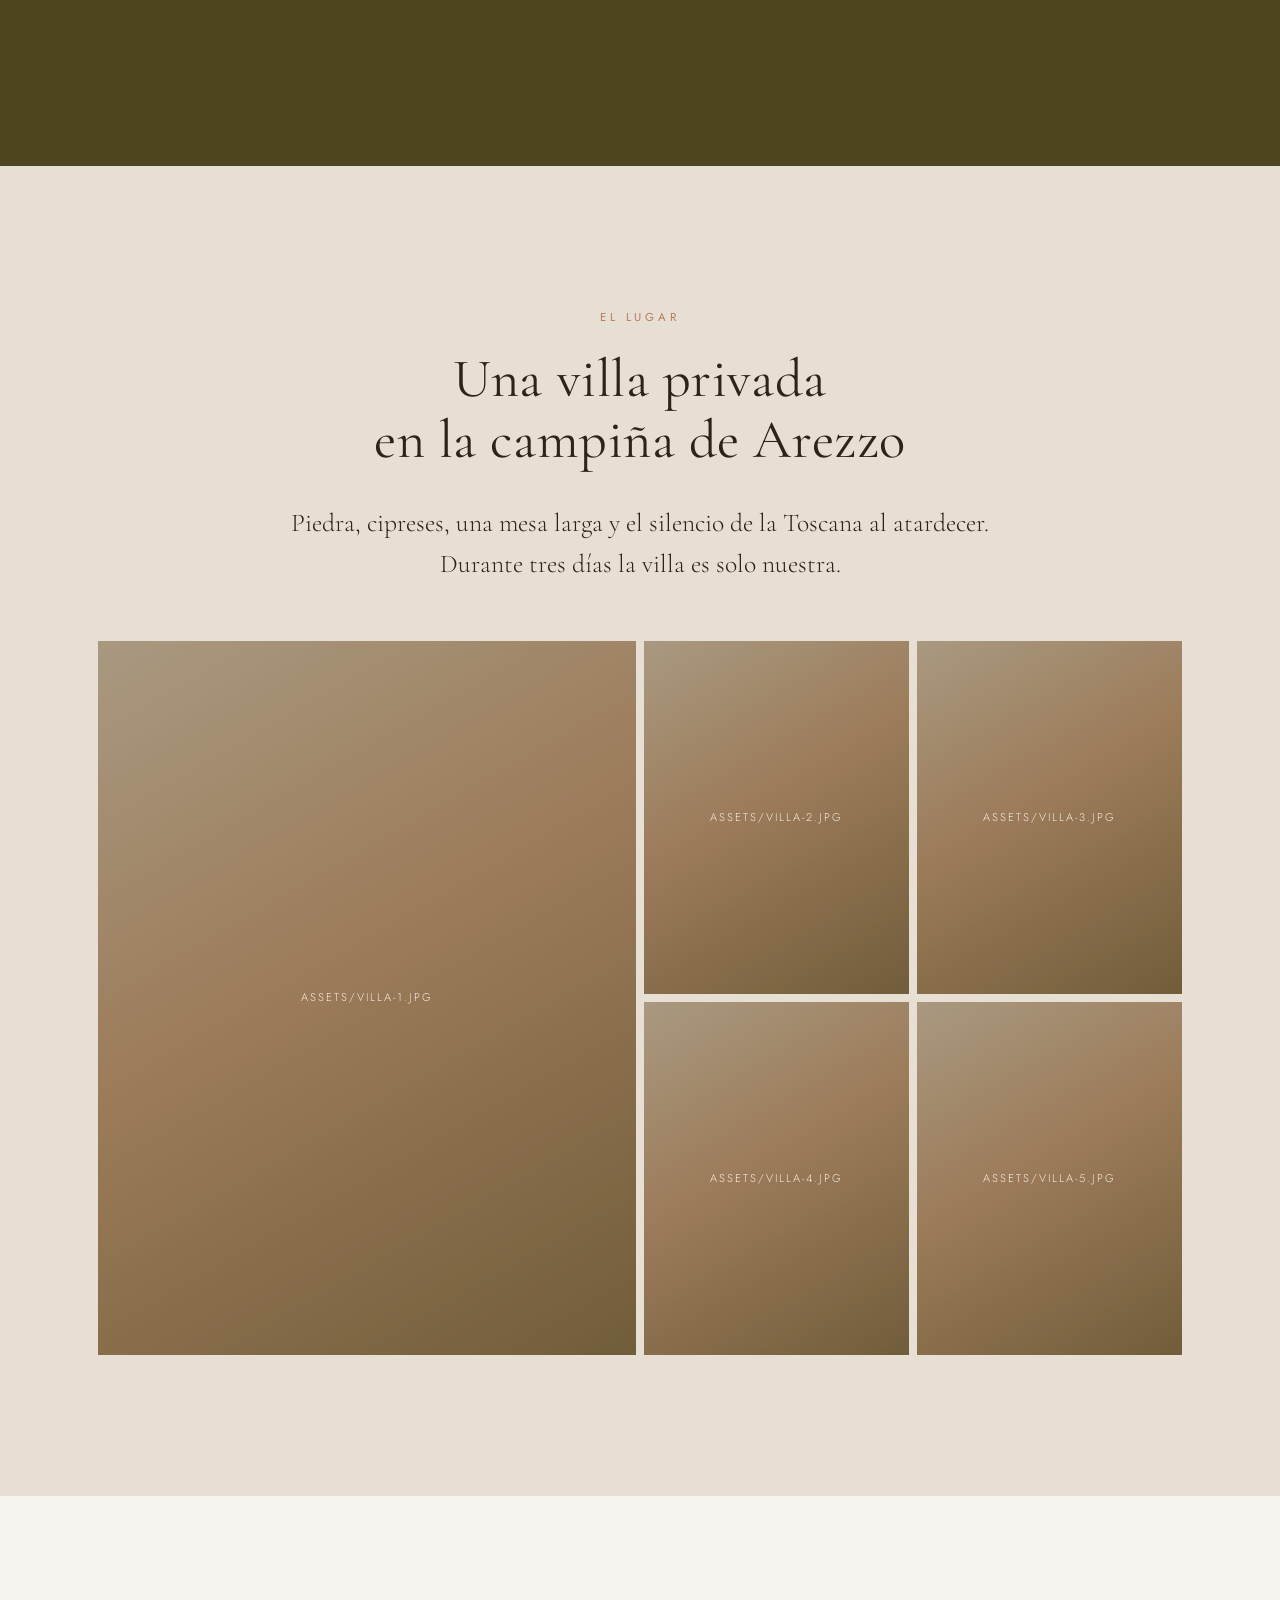
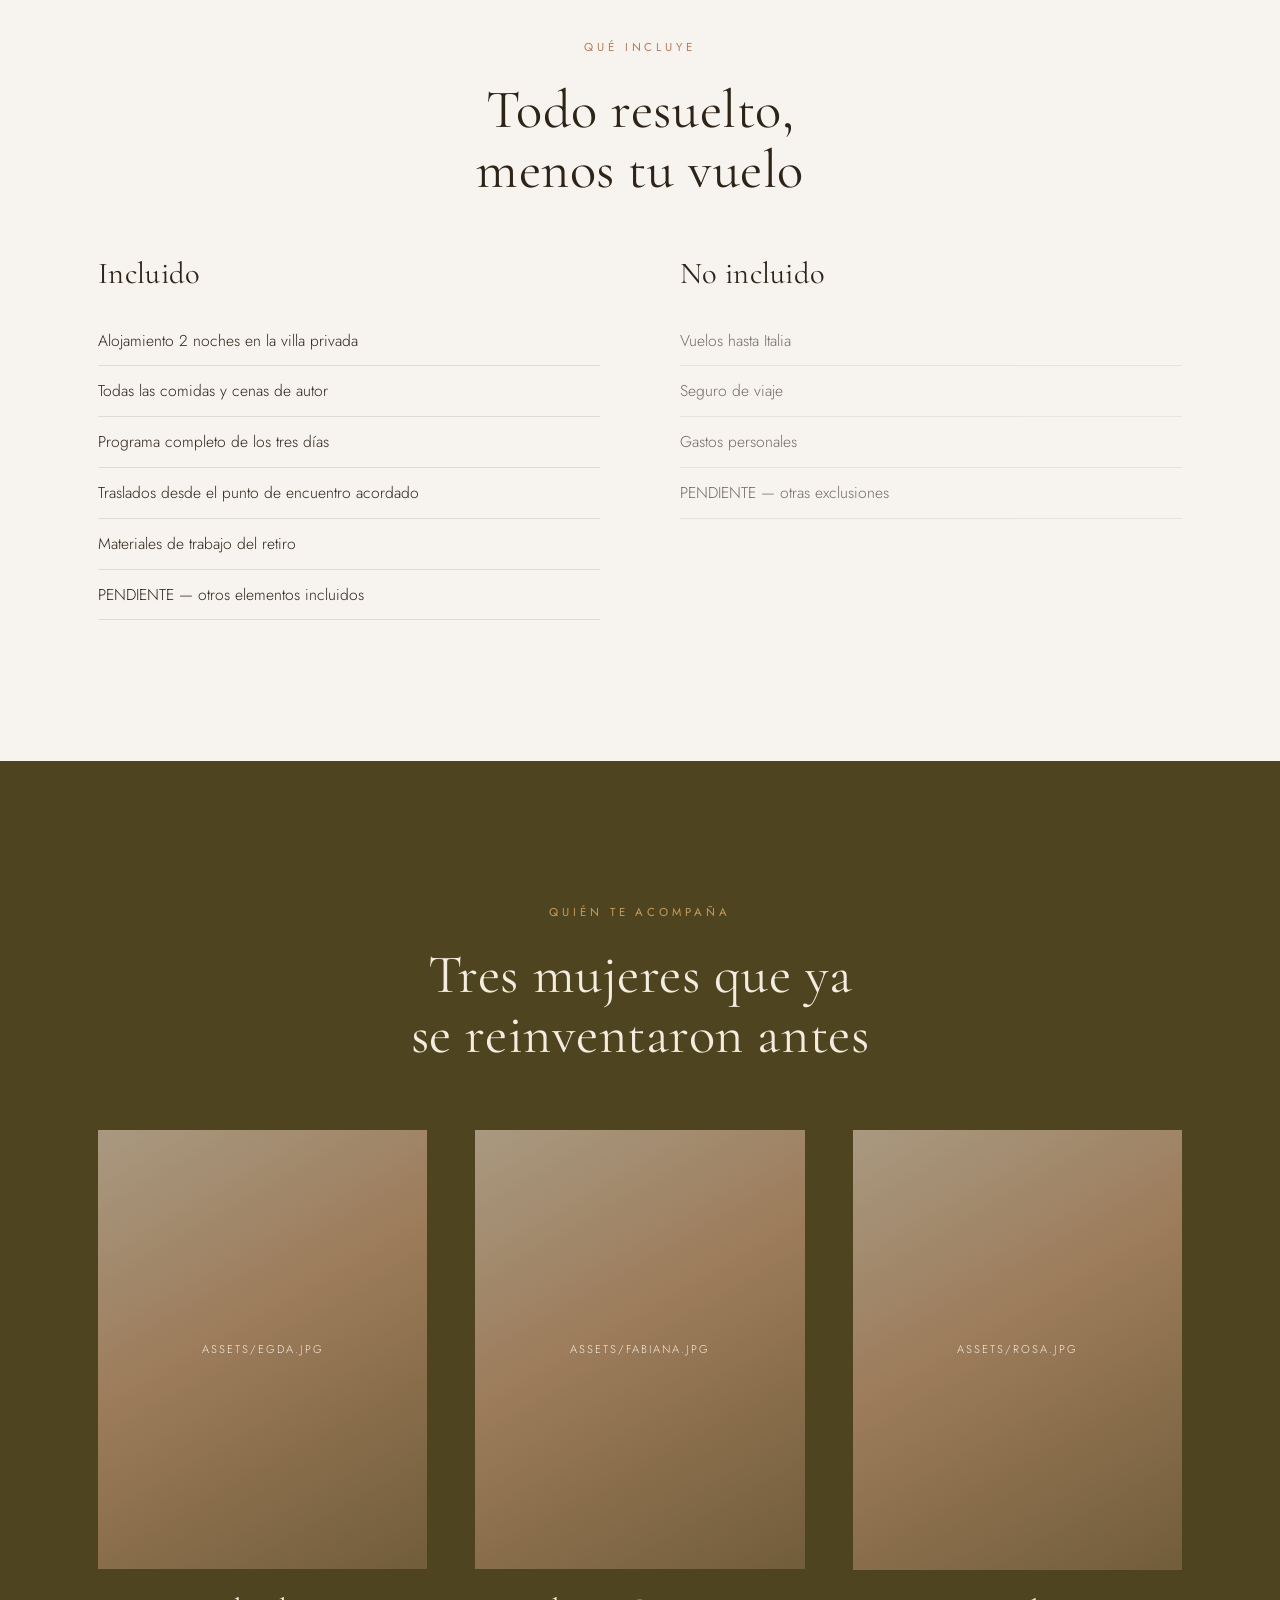
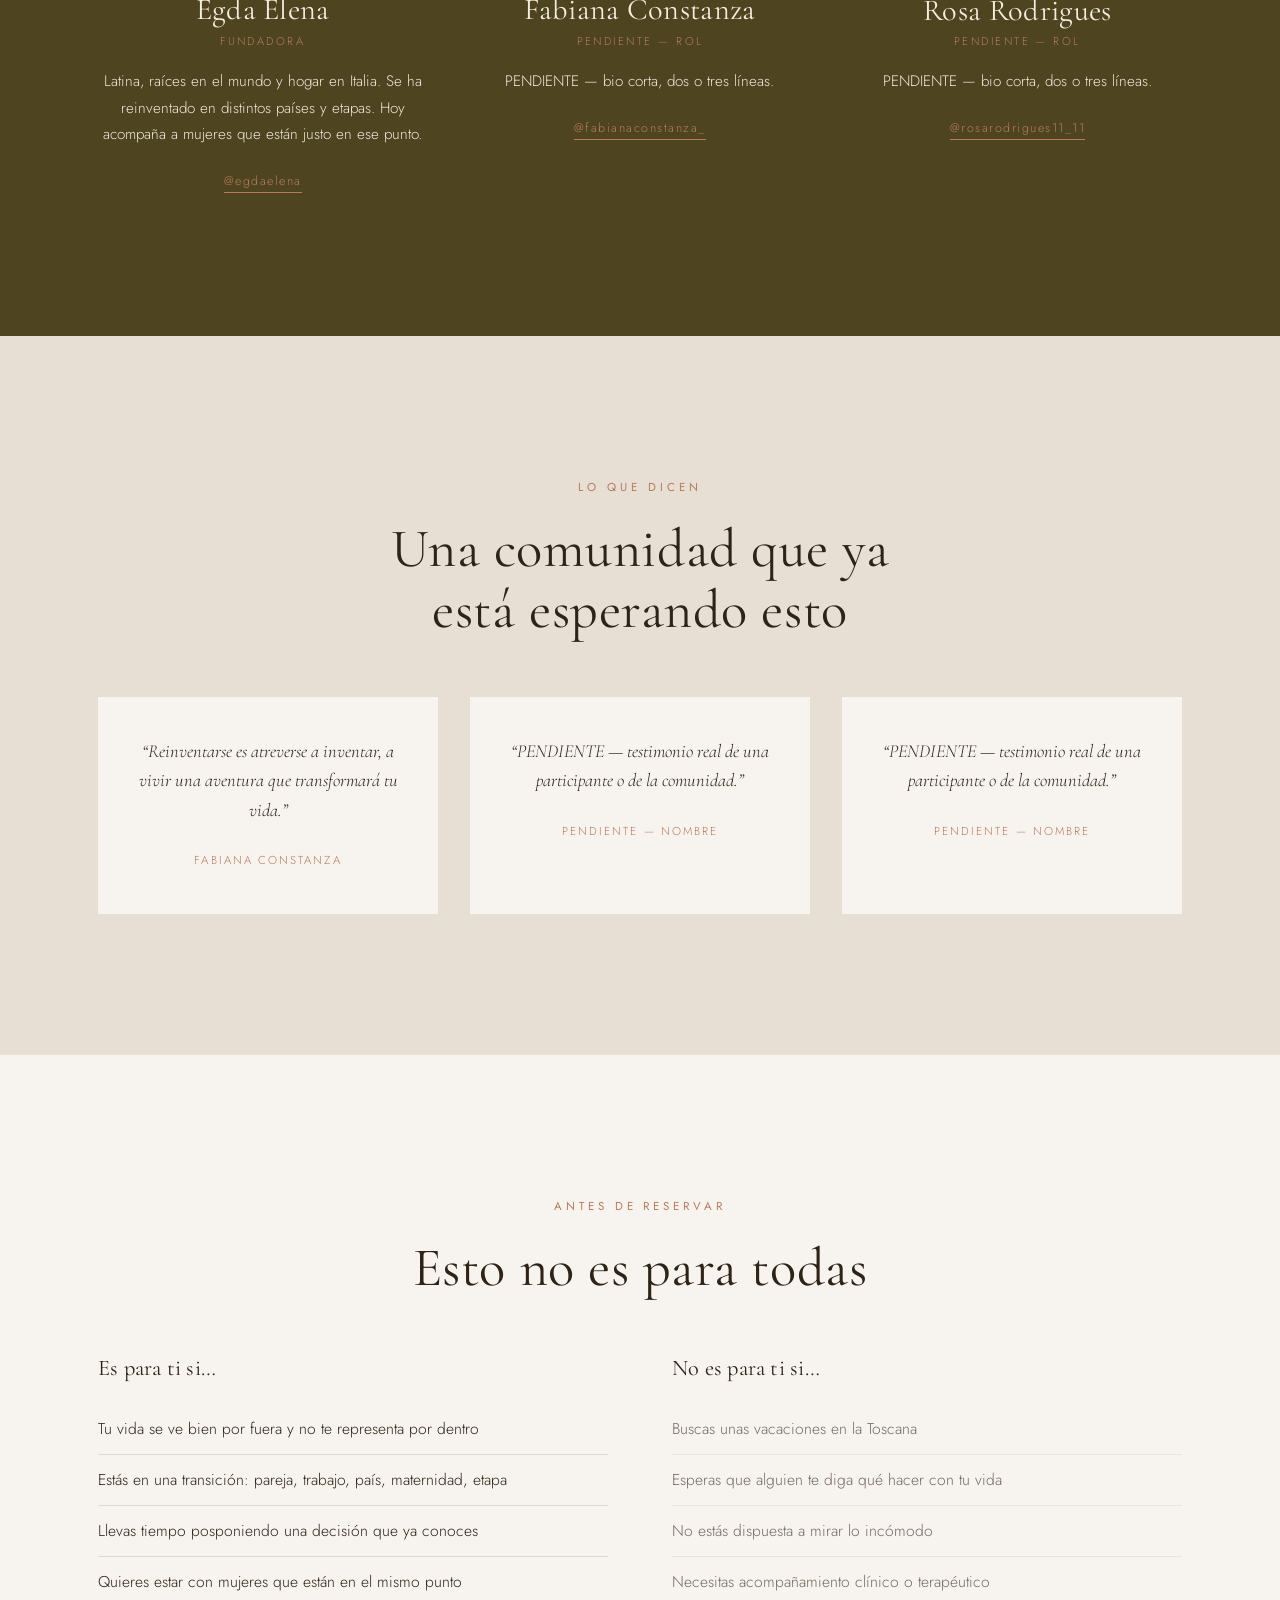
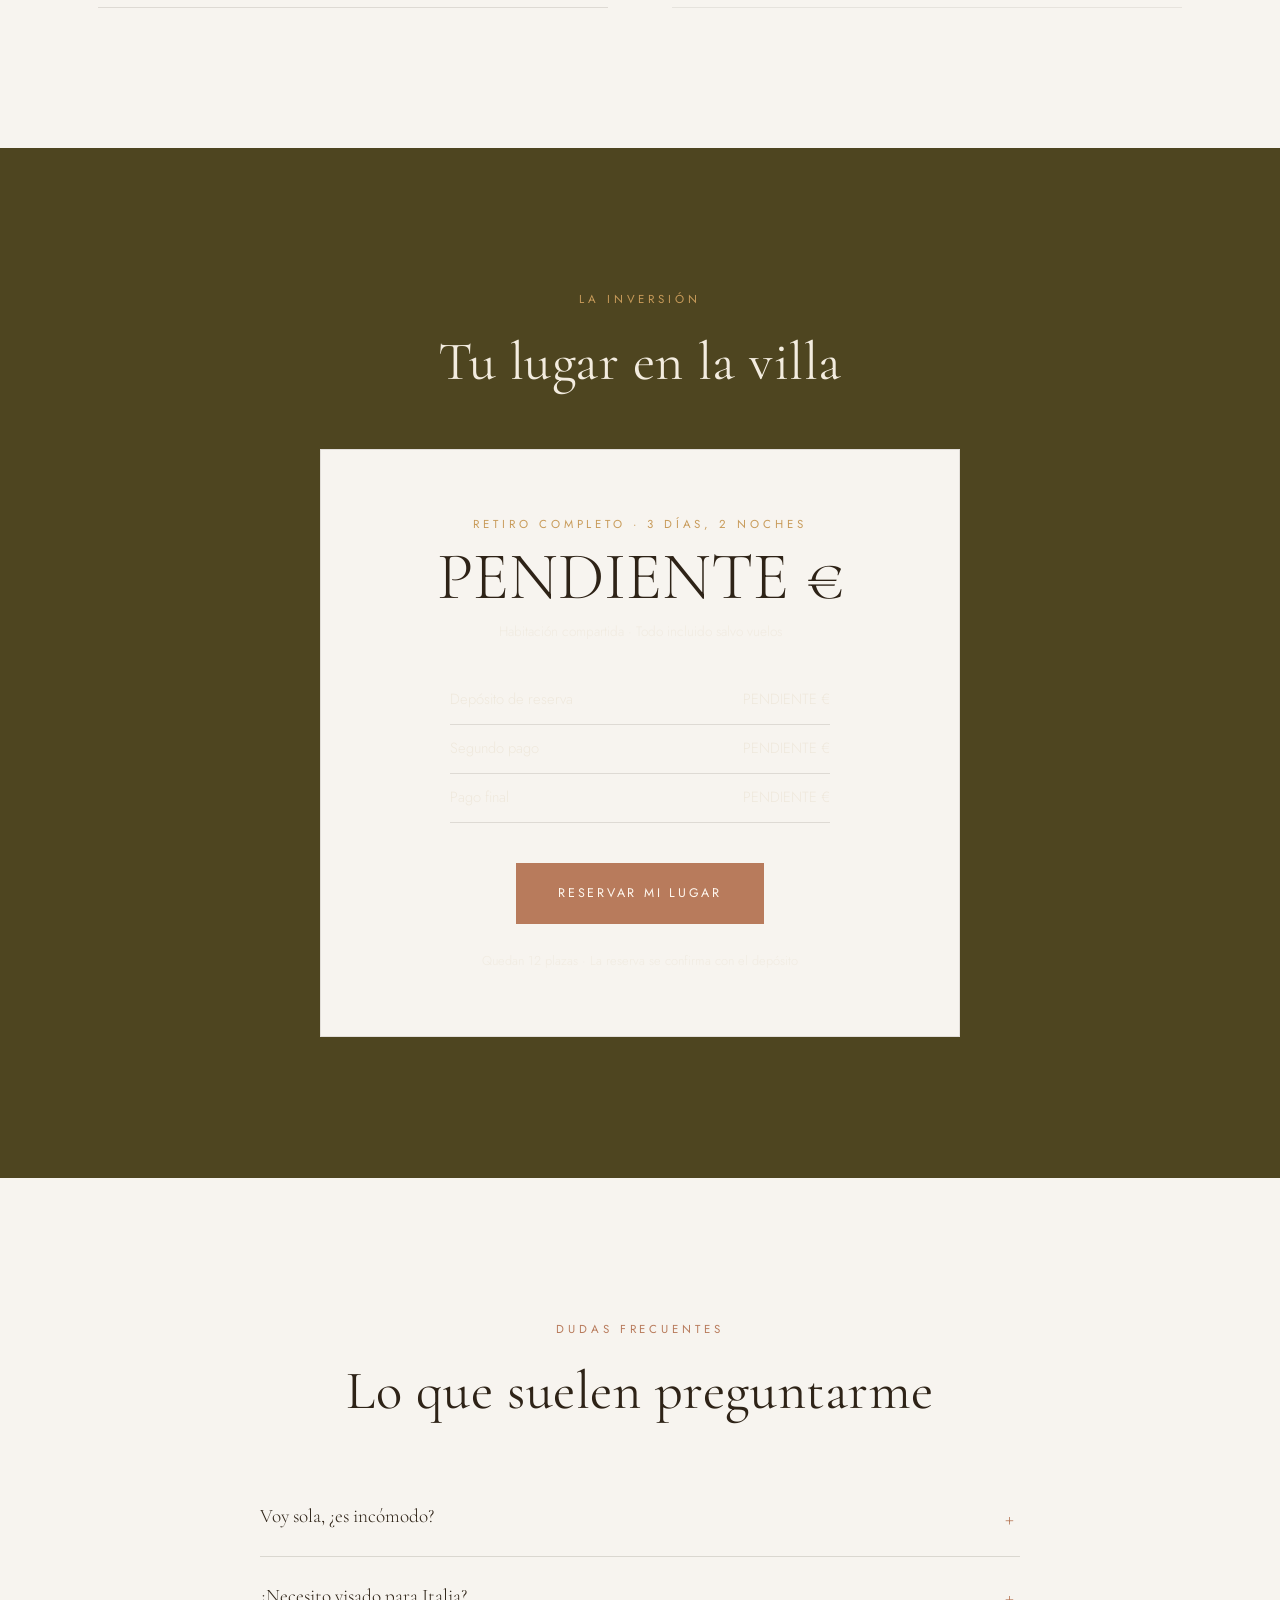
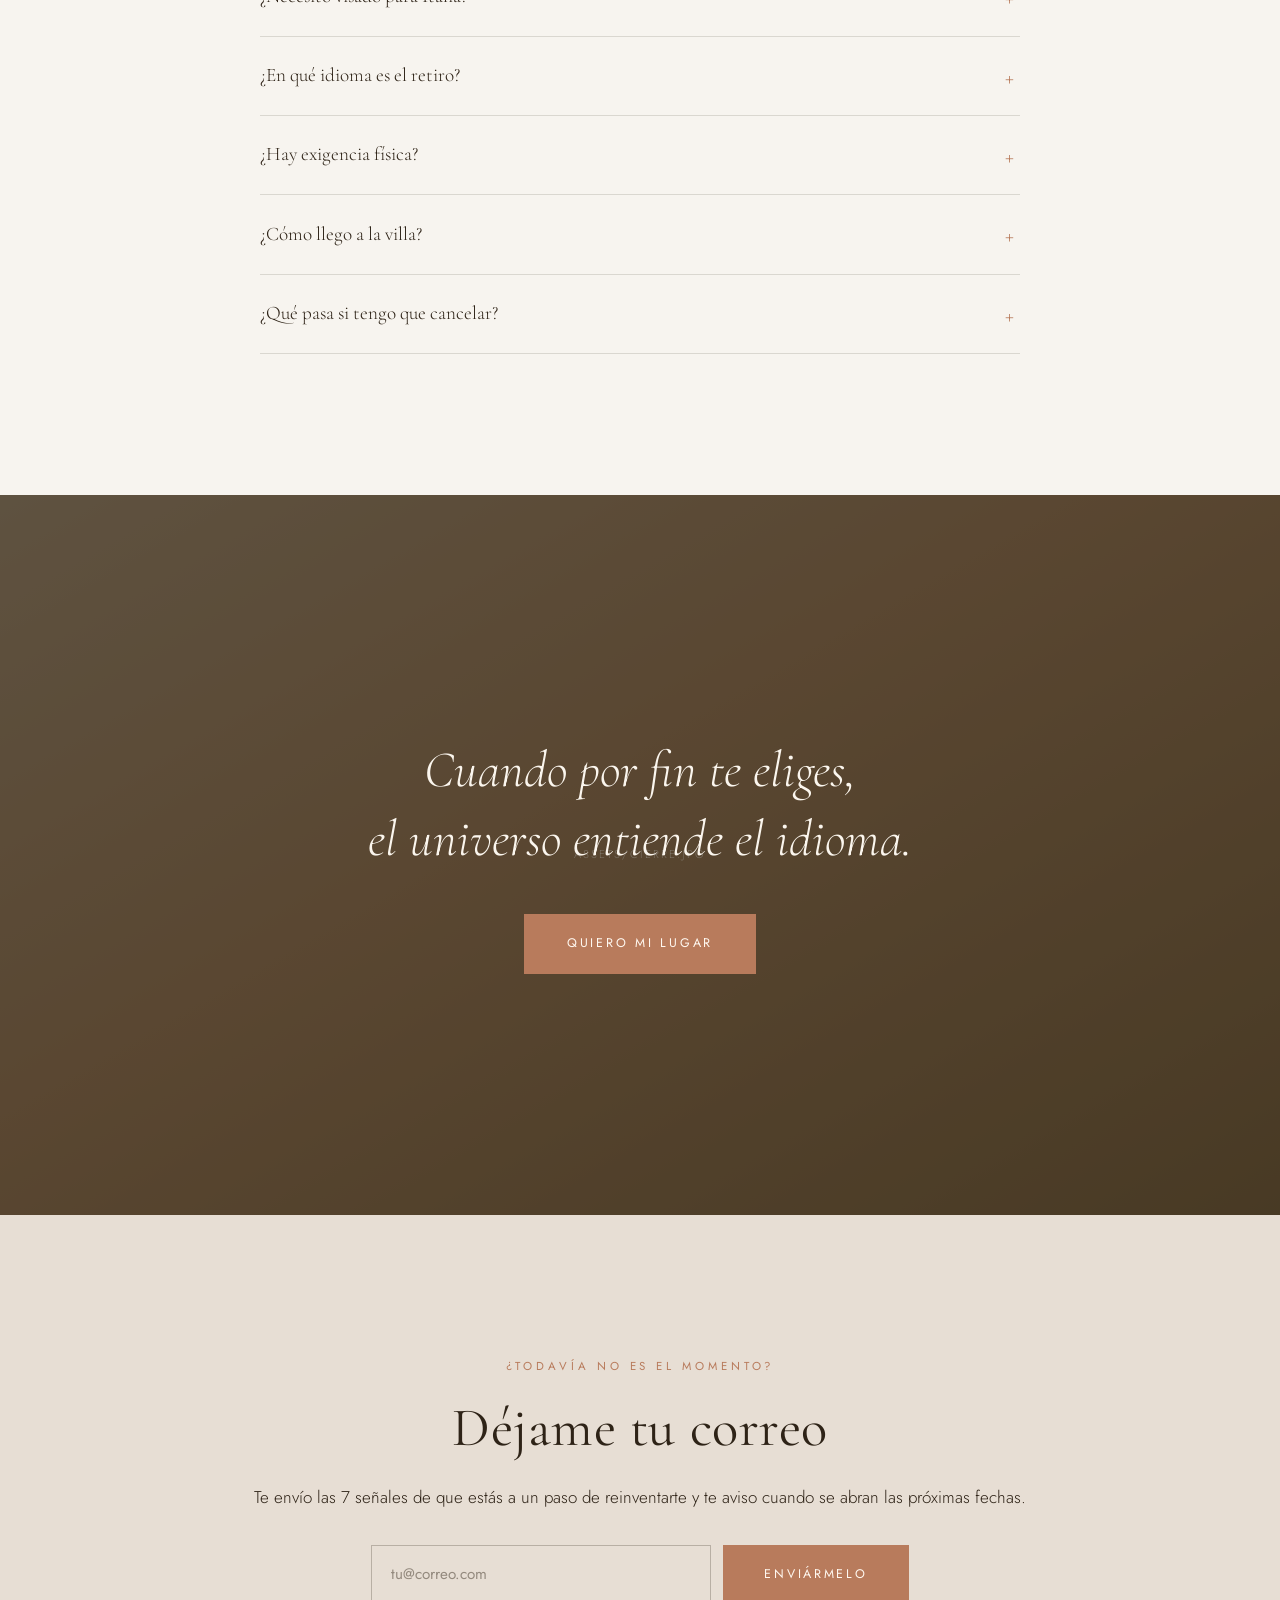
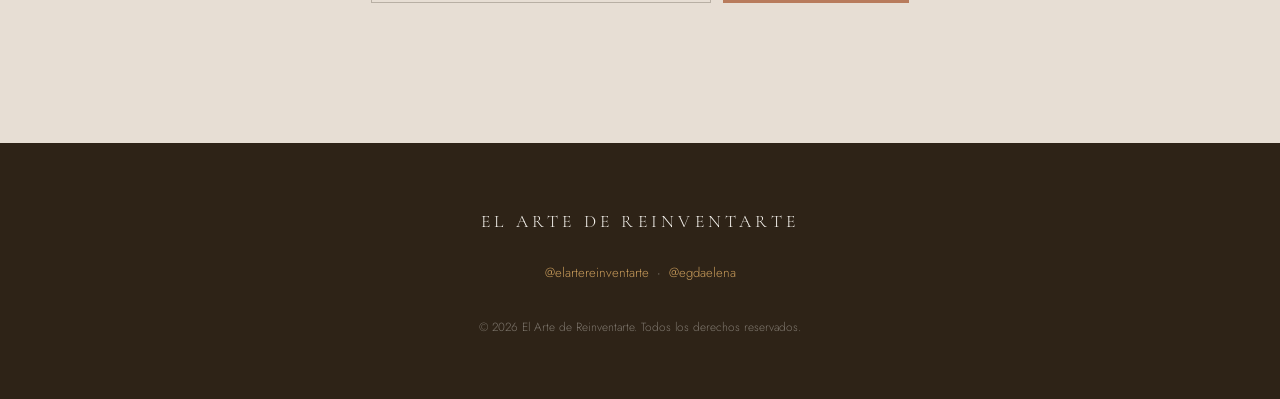
==== commit 08b57826: "Oculta el marcador de imagen en las portadas Co-Authored-By: Claude Opus 5 (1M context) <noreply@ant" ====
--- a/propuesta-a/index.html
+++ b/propuesta-a/index.html
@@ -112,6 +112,7 @@
 /* ---------- hero ---------- */
 .hero{min-height:100svh;display:grid;place-items:center;padding:0;overflow:hidden;isolation:isolate}
 .hero .img{position:absolute;inset:0;z-index:-2}
+.hero .img.missing::after{display:none}
 .hero::after{
   content:'';position:absolute;inset:0;z-index:-1;
   background:linear-gradient(180deg,rgba(46,35,23,.55) 0%,rgba(46,35,23,.25) 40%,rgba(46,35,23,.72) 100%);
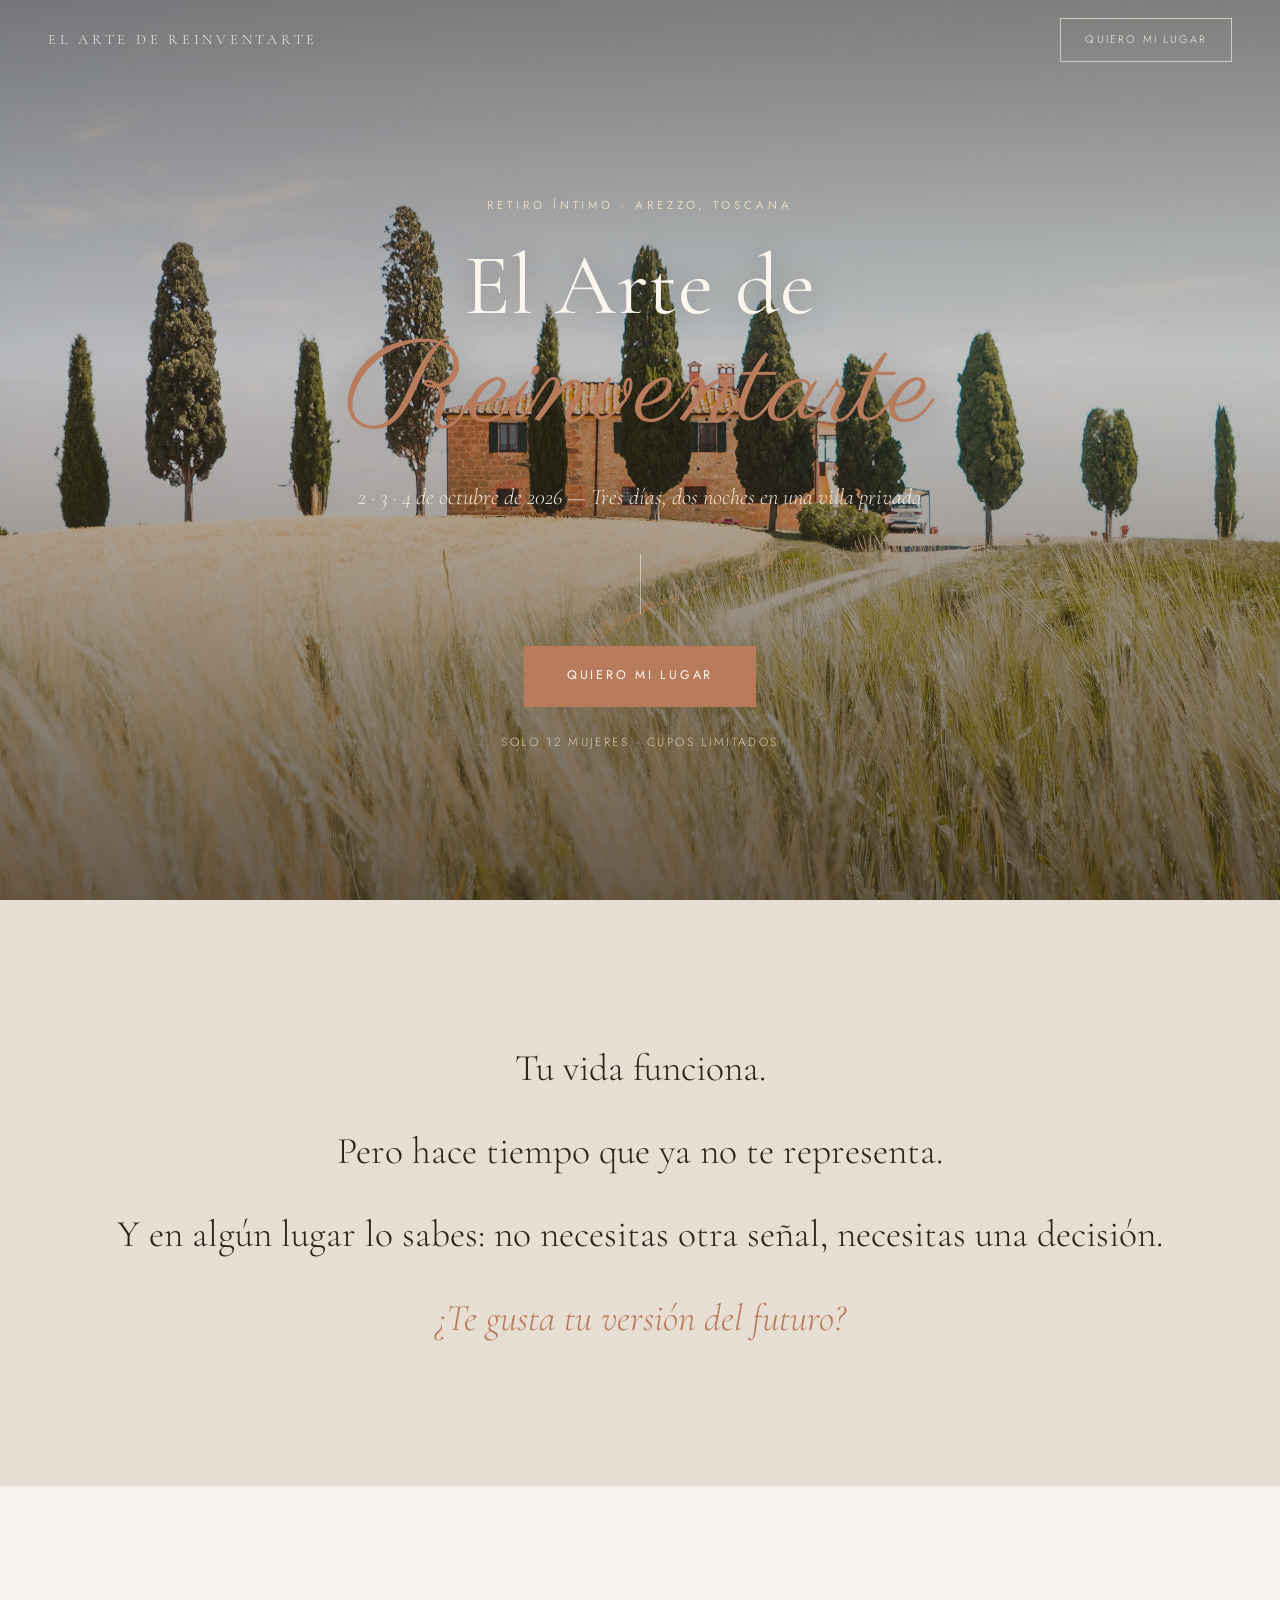
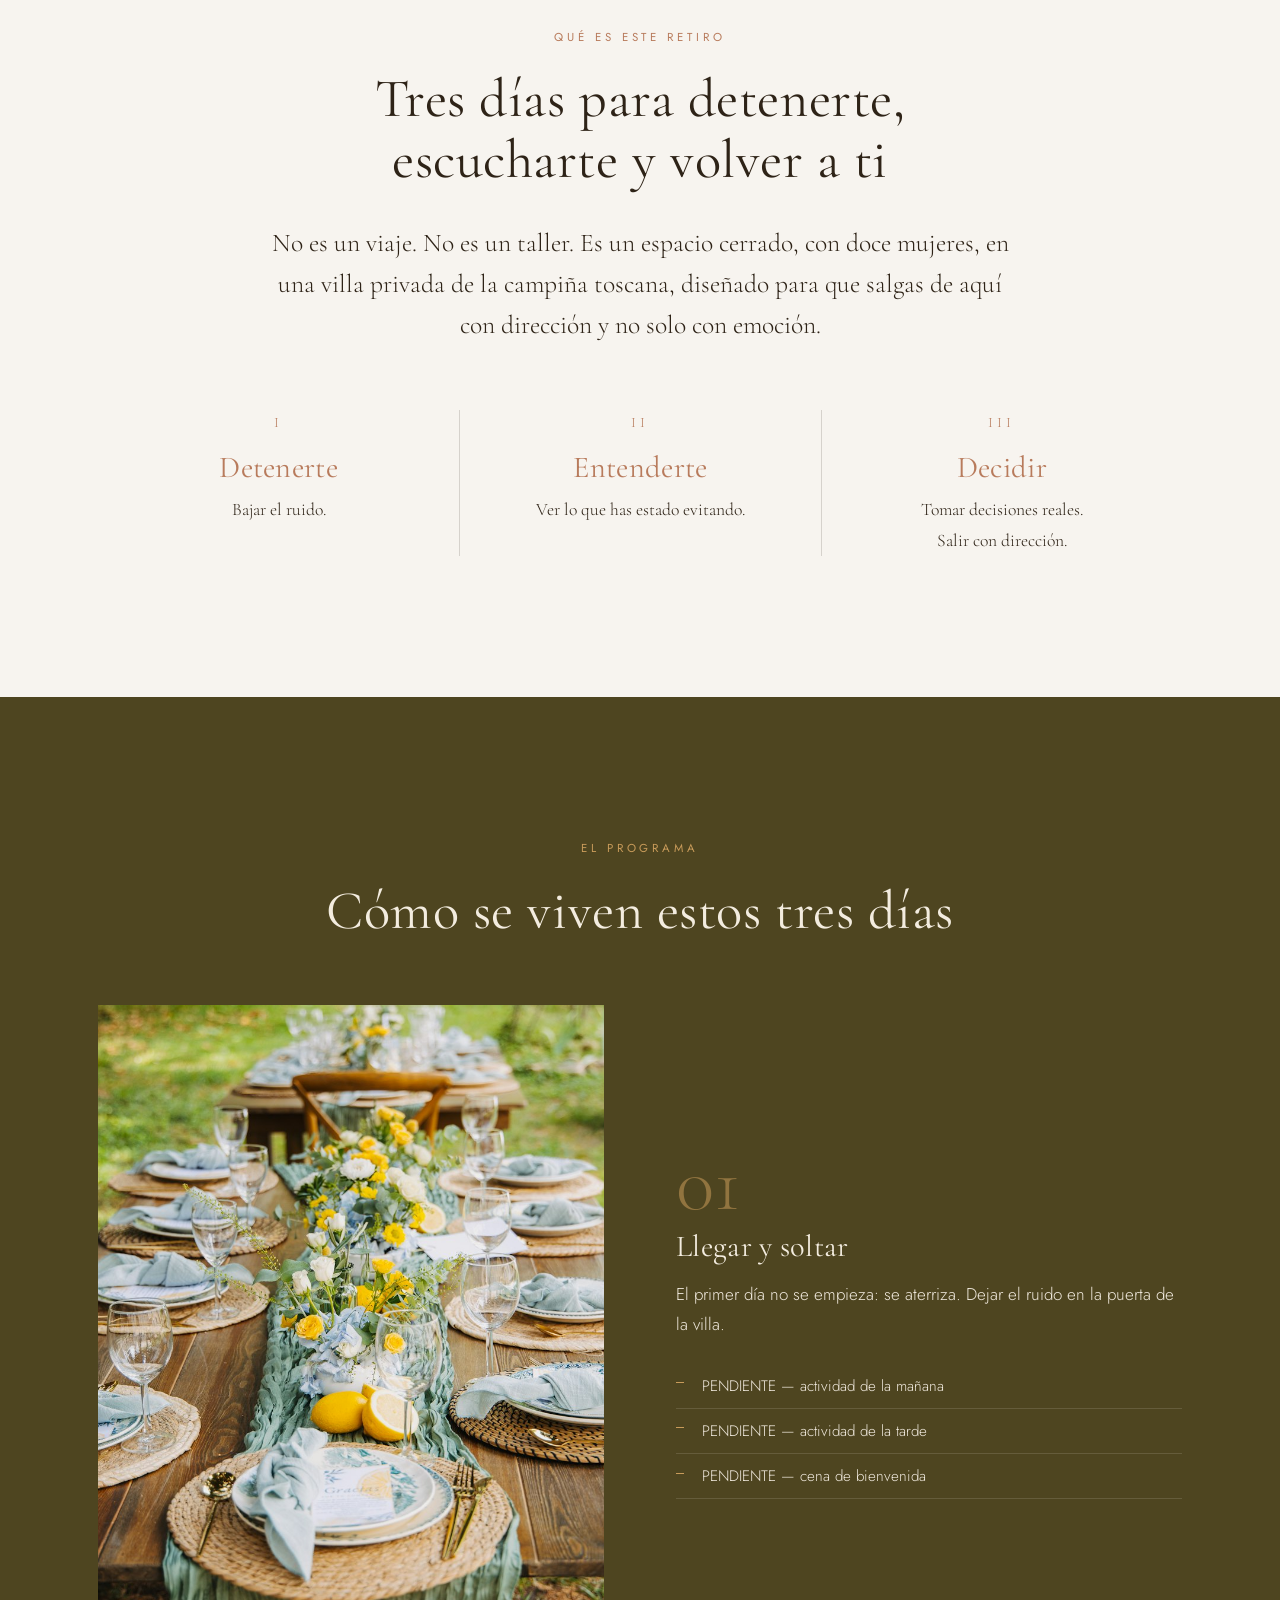
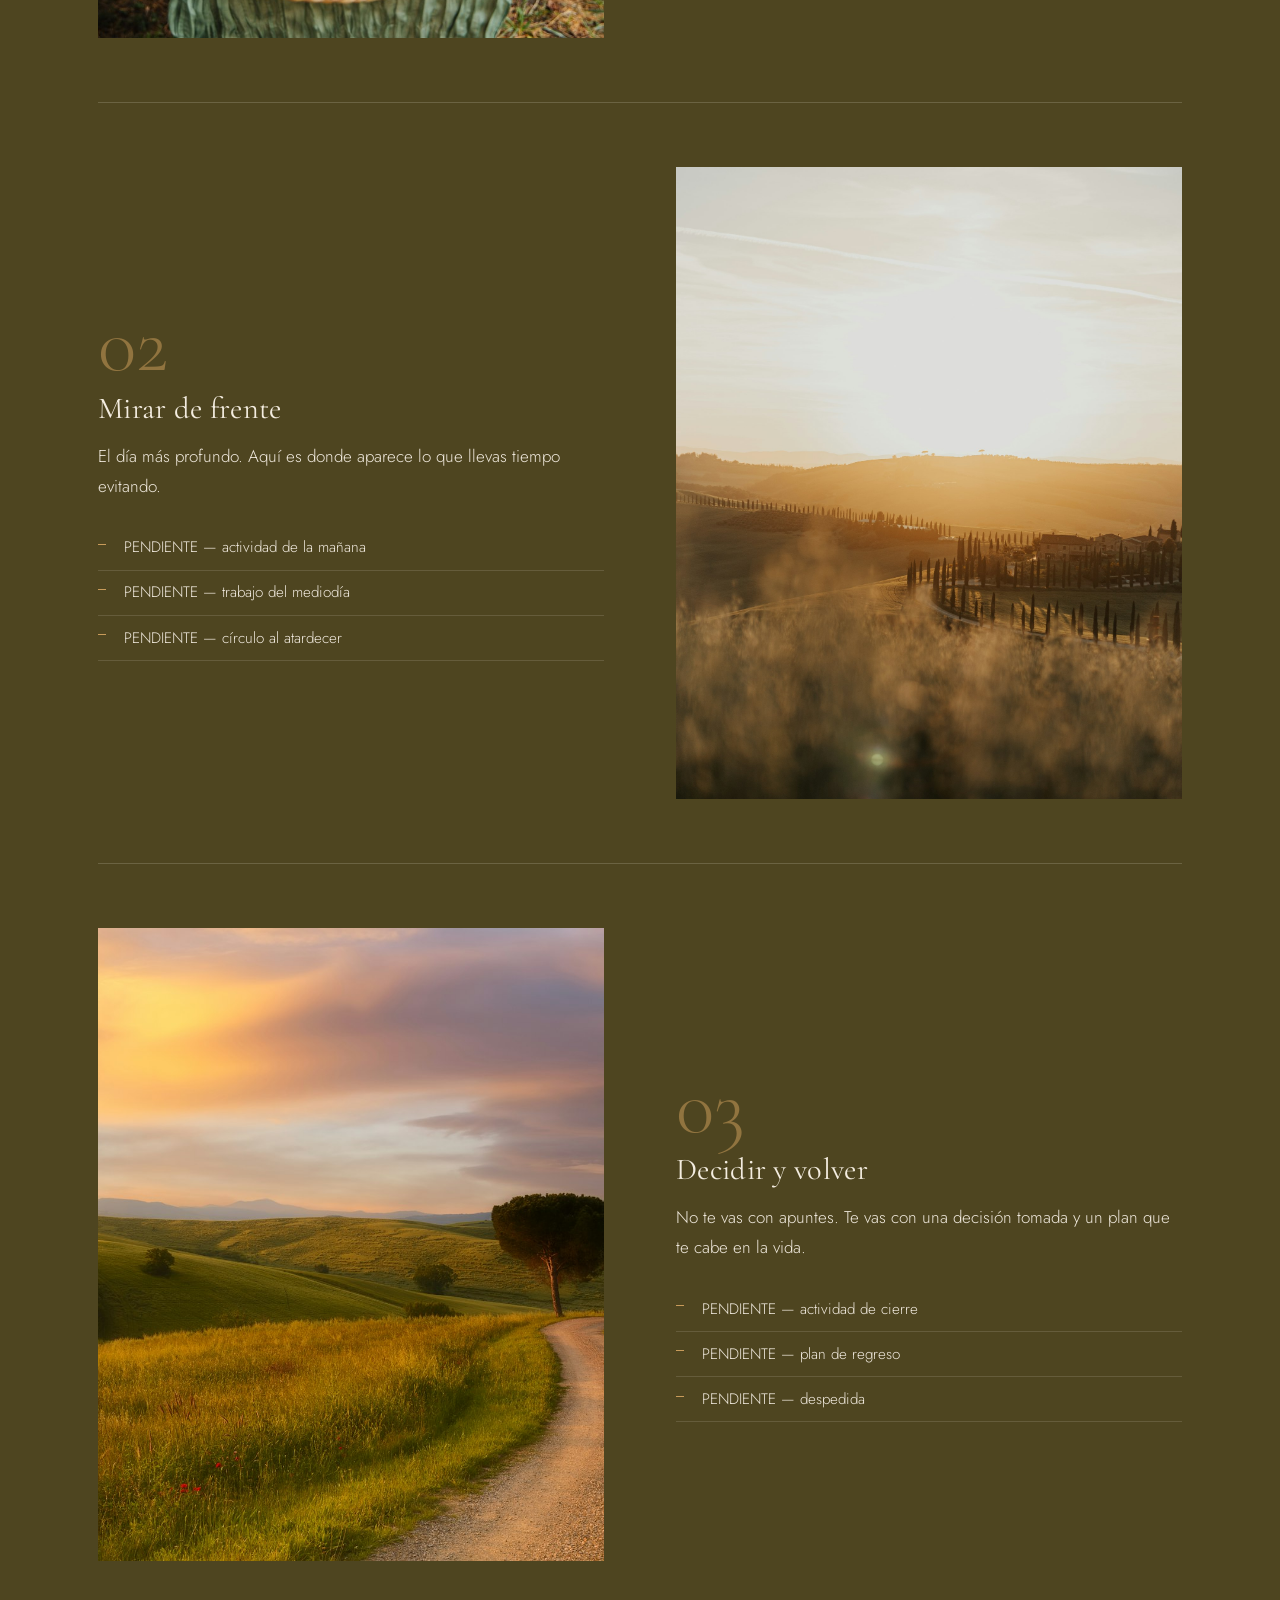
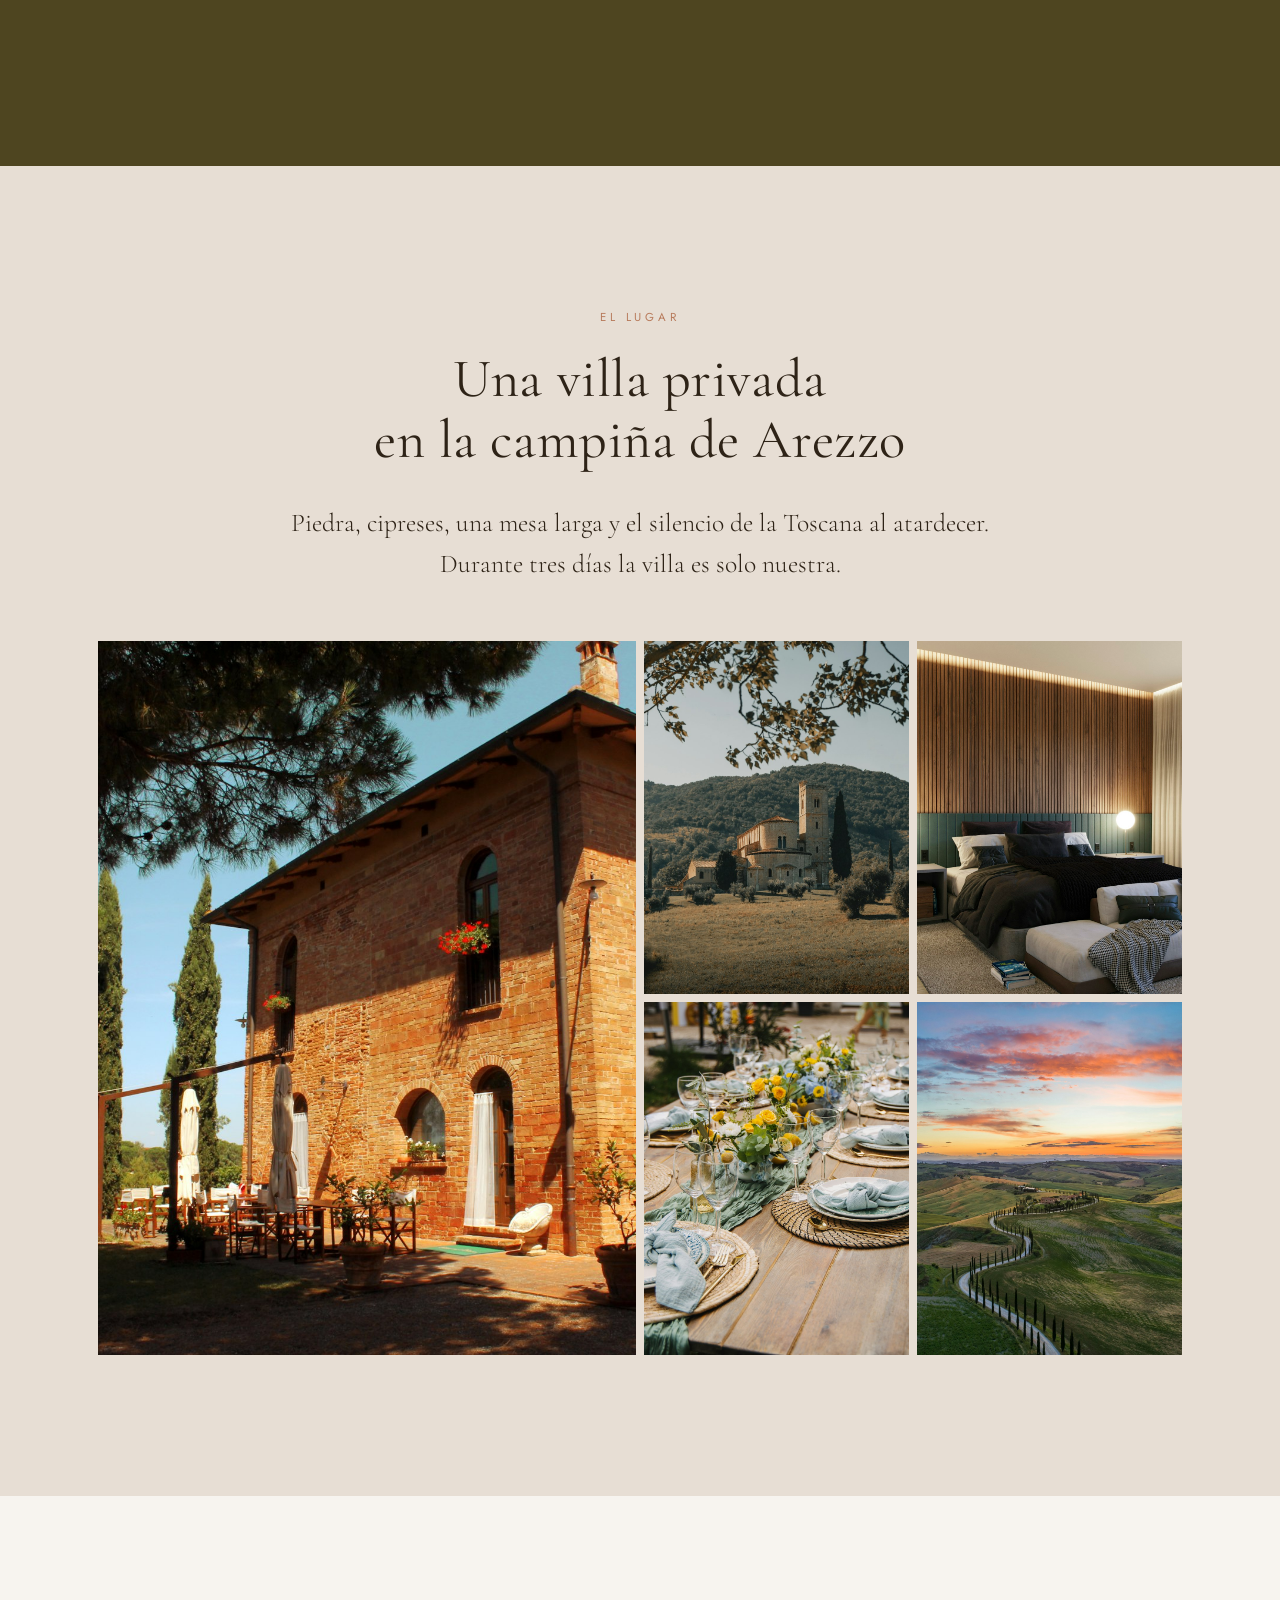
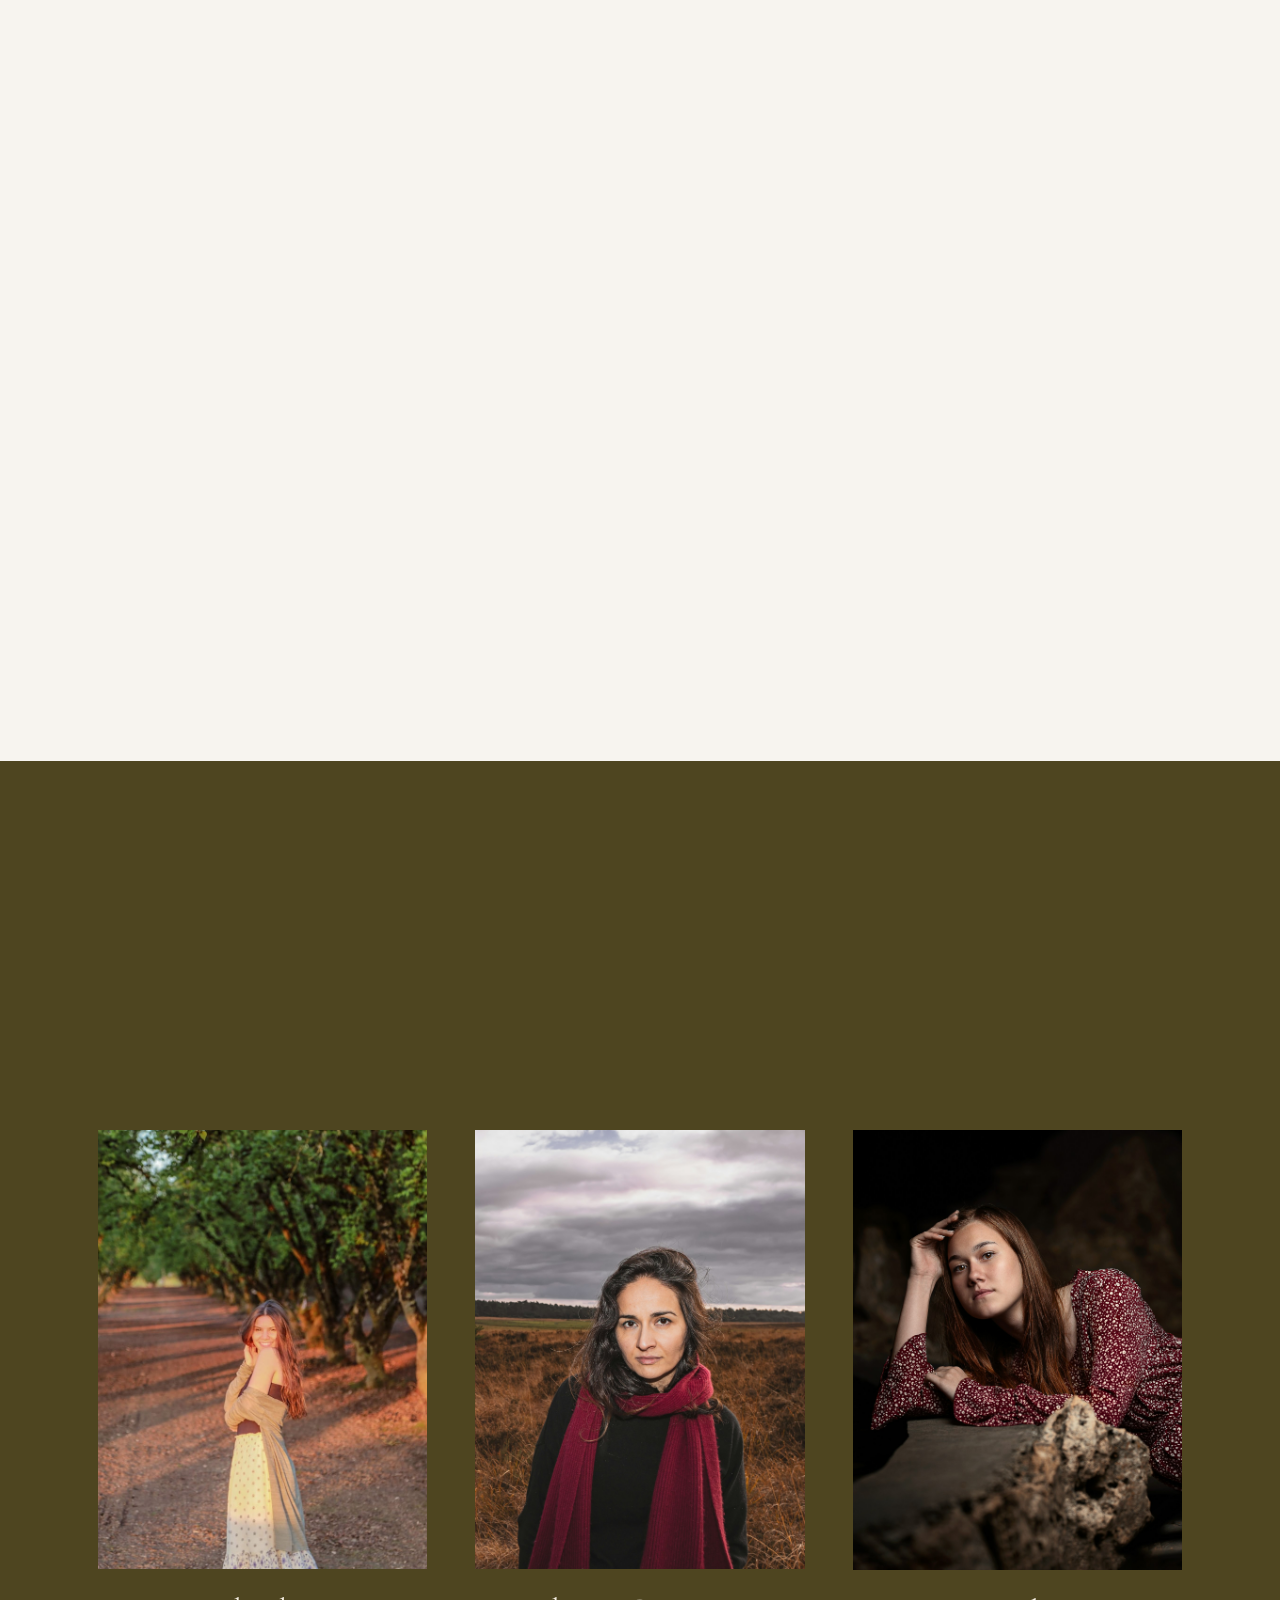
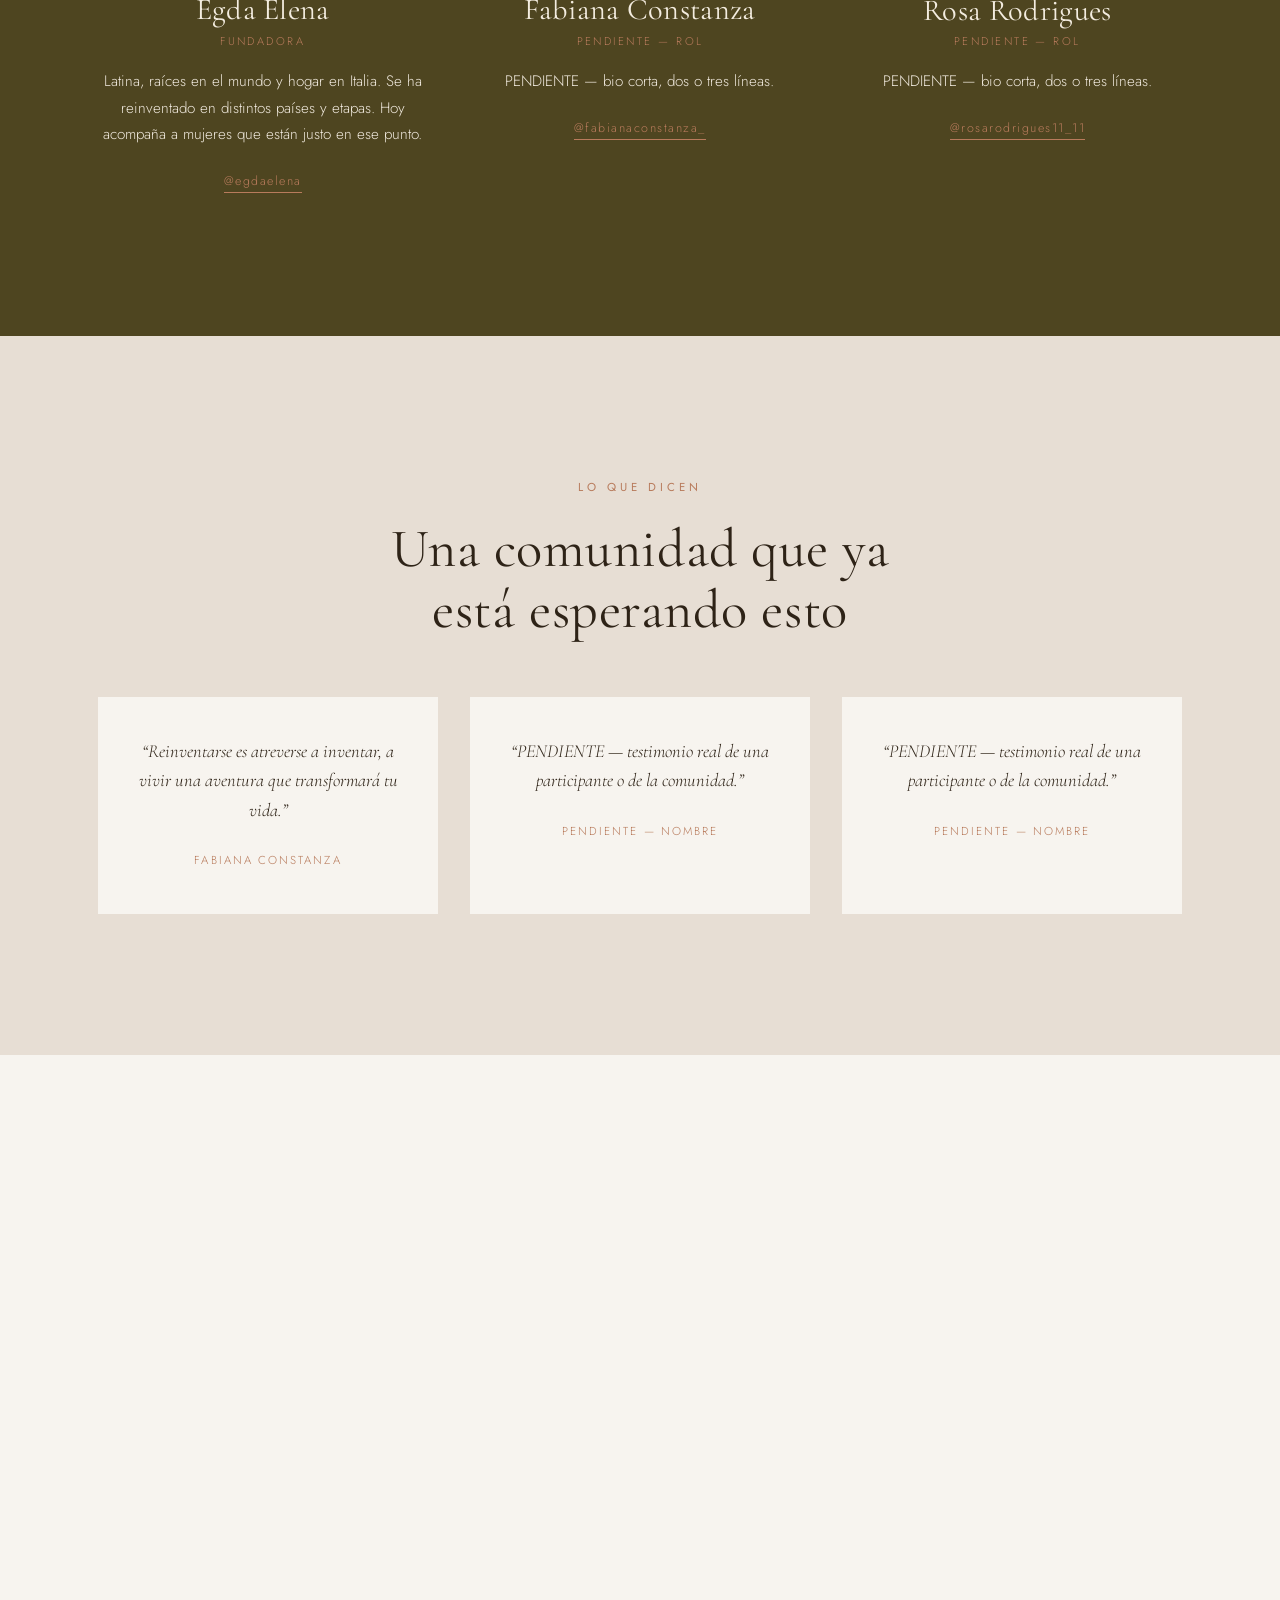
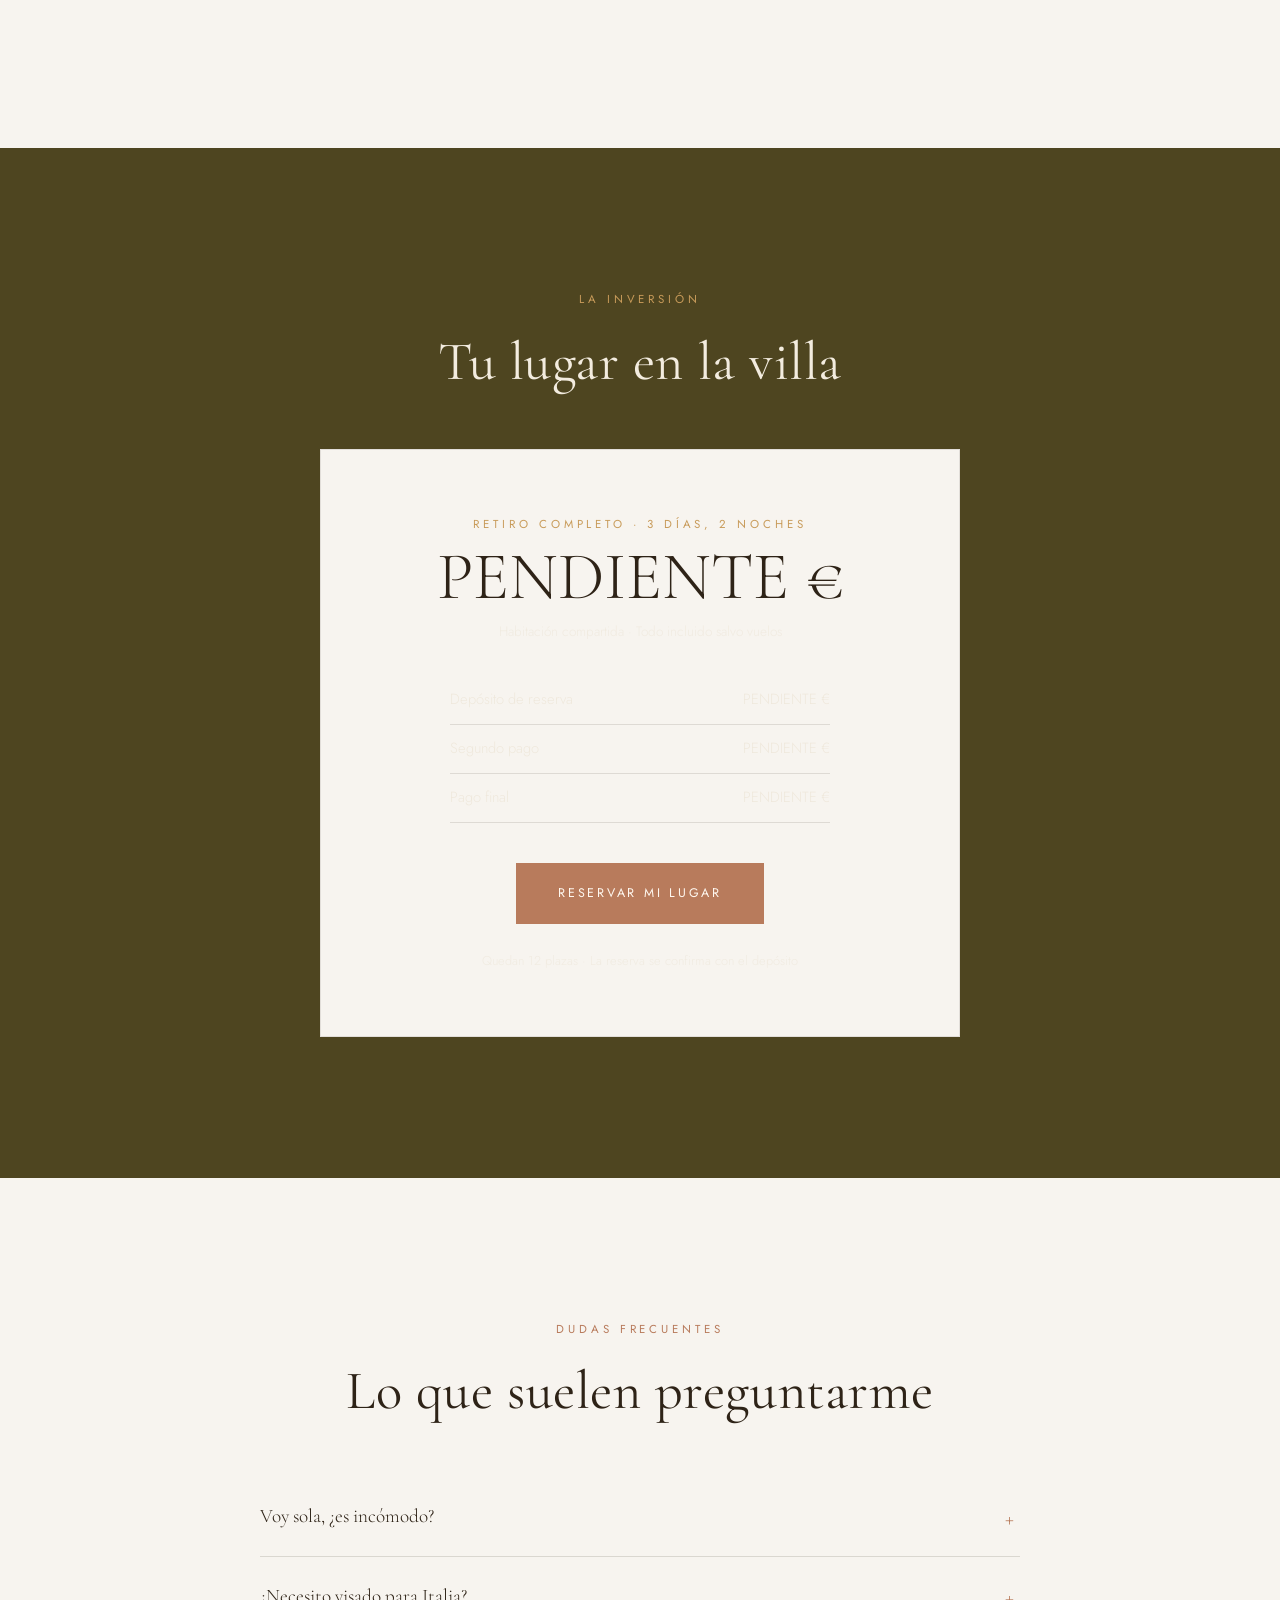
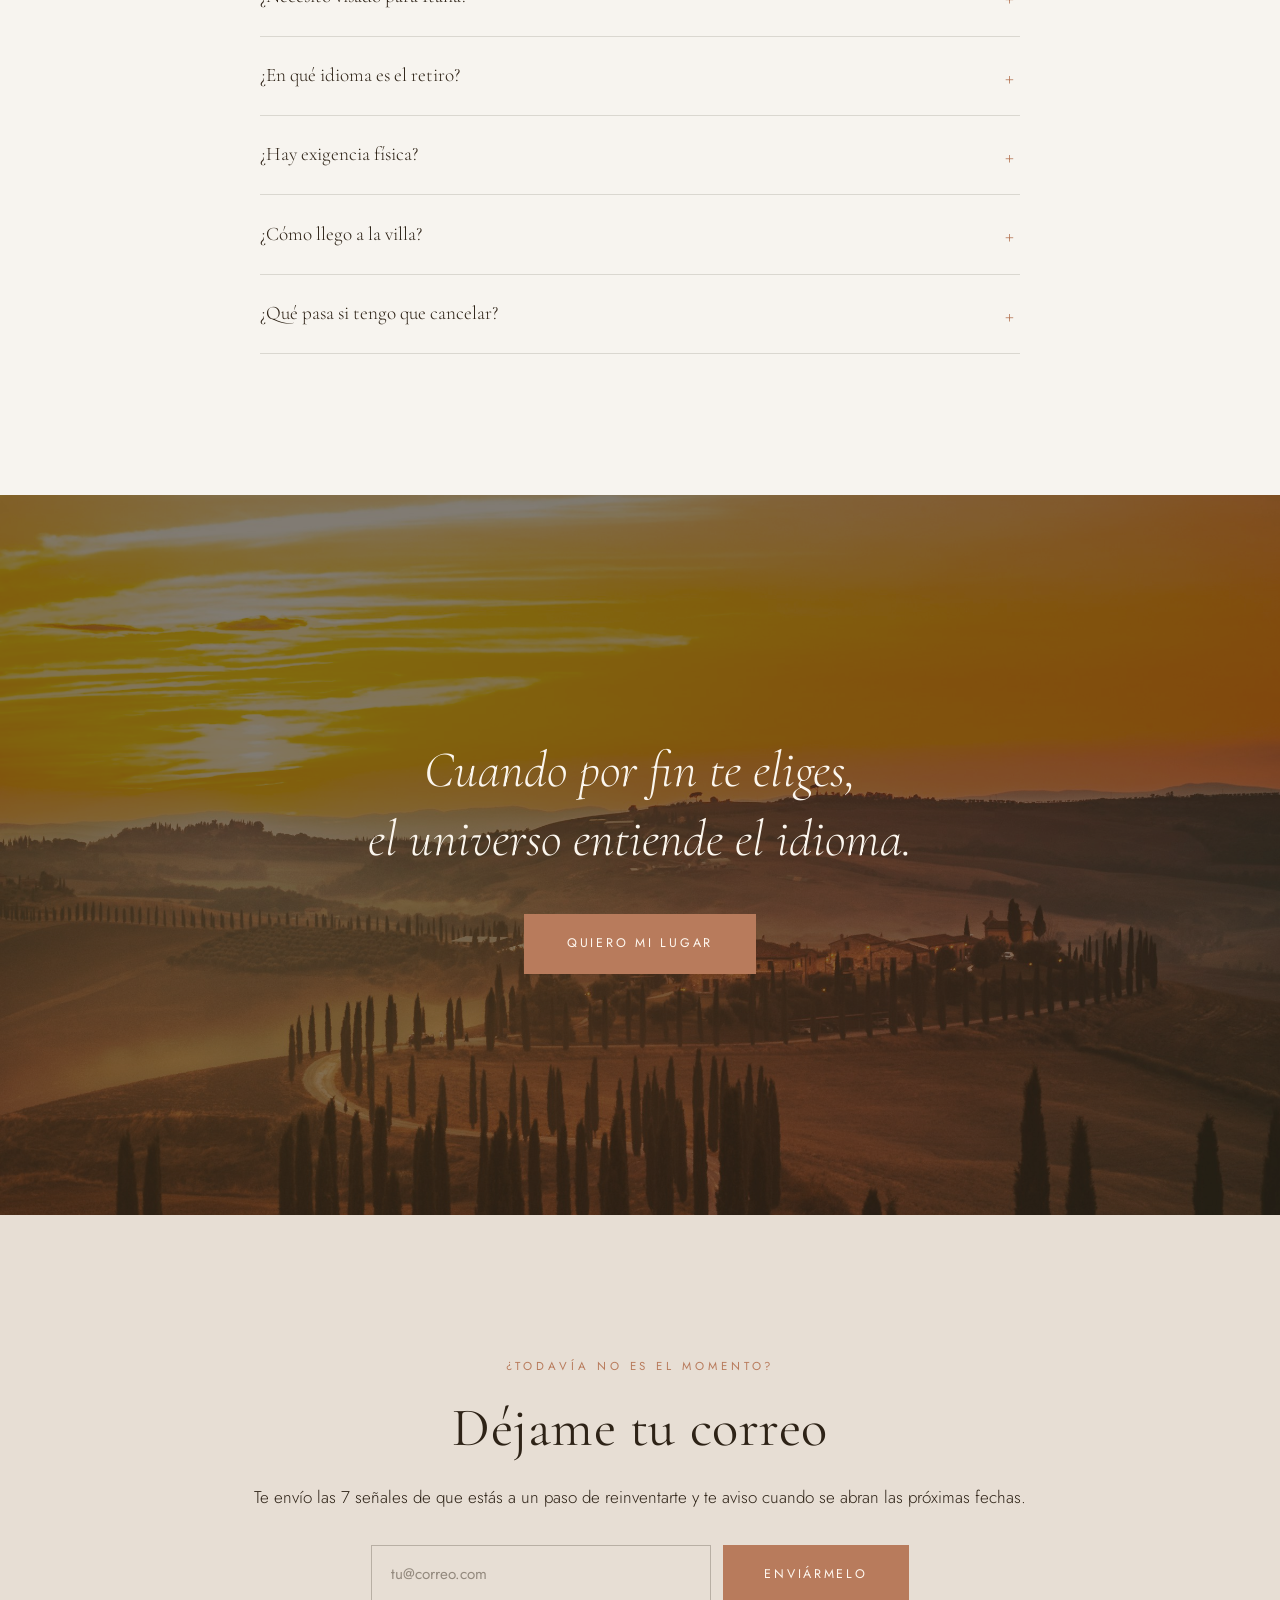
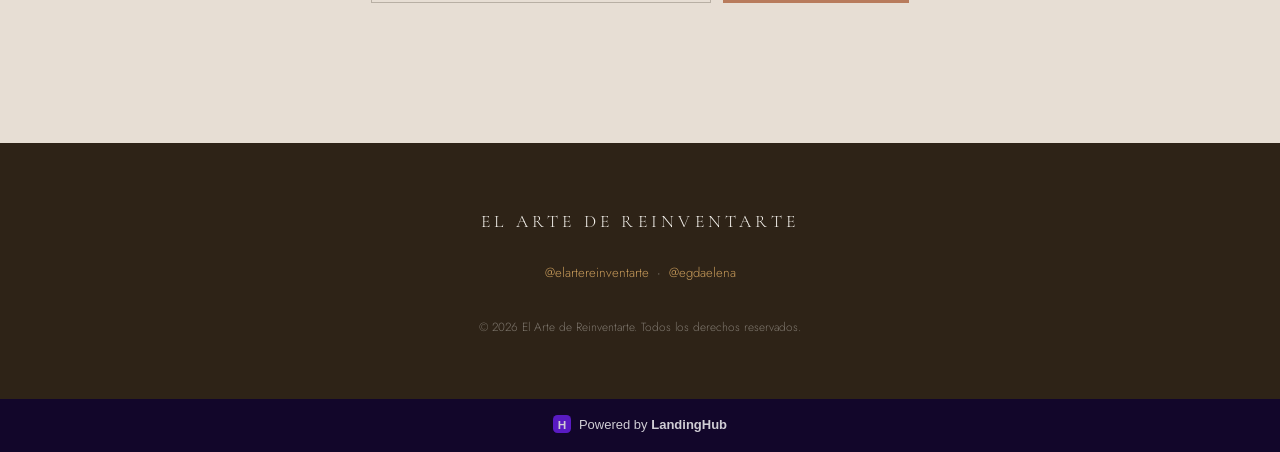
==== commit 0912cb6e: "Add Powered by LandingHub footer Co-Authored-By: Claude Opus 5 (1M context) <noreply@anthropic.com>" ====
--- a/propuesta-a/index.html
+++ b/propuesta-a/index.html
@@ -653,5 +653,19 @@
 window.addEventListener('scroll', onScroll, { passive: true });
 onScroll();
 </script>
+<!-- Powered by LandingHub -->
+<style>
+.lh-powered{background:#12062A;padding:16px;text-align:center;font-family:Inter,-apple-system,BlinkMacSystemFont,"Segoe UI",Helvetica,Arial,sans-serif;line-height:1}
+.lh-powered a{display:inline-flex;align-items:center;gap:8px;color:#fff;text-decoration:none;font-size:13px;font-weight:500;opacity:.8;transition:opacity .2s ease}
+.lh-powered a:hover{opacity:1}
+.lh-powered svg{width:18px;height:18px;display:block;flex:none}
+.lh-powered strong{font-weight:700}
+</style>
+<div class="lh-powered">
+  <a href="https://landinghub.codeflakes.io/" target="_blank" rel="noopener" aria-label="Powered by LandingHub">
+    <svg xmlns="http://www.w3.org/2000/svg" viewBox="0 0 32 32" role="img" aria-hidden="true"><rect width="32" height="32" rx="8" fill="#6B21E8"/><text x="16" y="24" text-anchor="middle" font-family="Inter, Arial, sans-serif" font-weight="800" font-size="21" fill="#fff">H</text></svg>
+    <span>Powered by <strong>LandingHub</strong></span>
+  </a>
+</div>
 </body>
 </html>
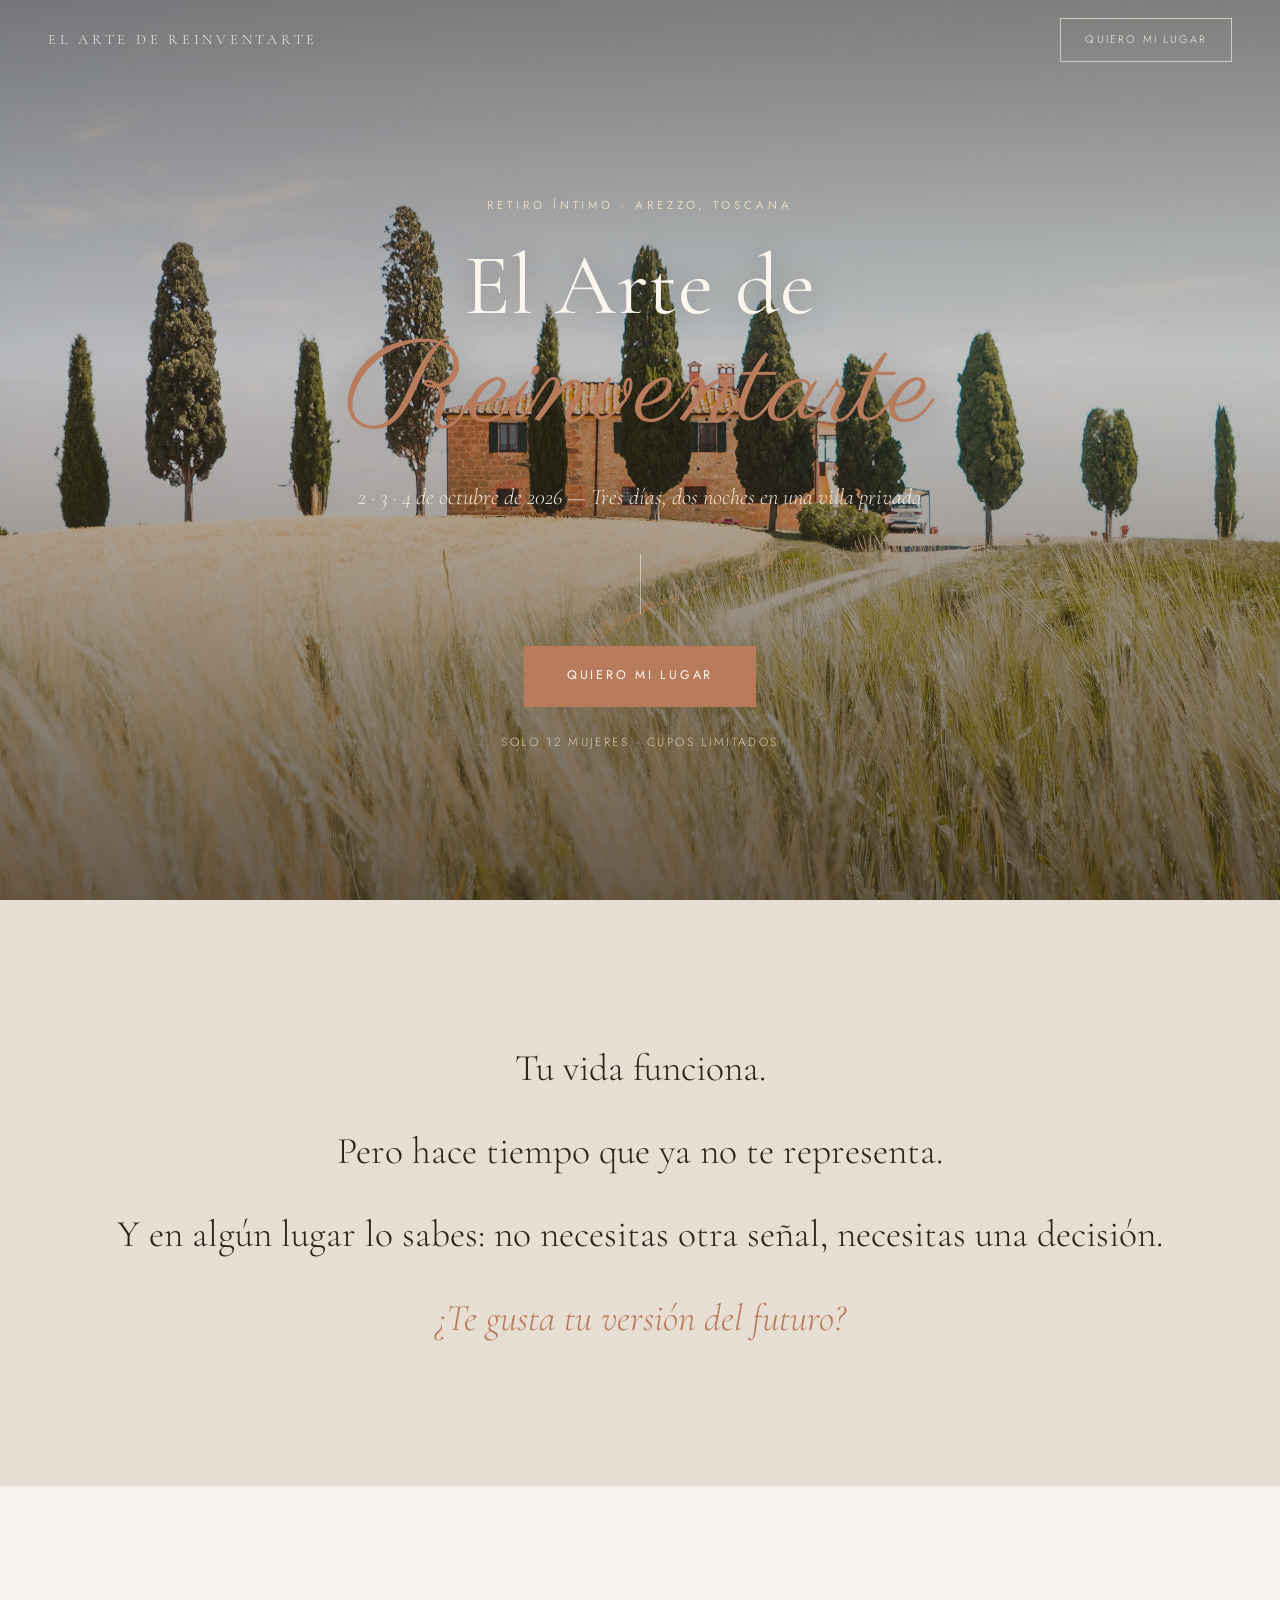
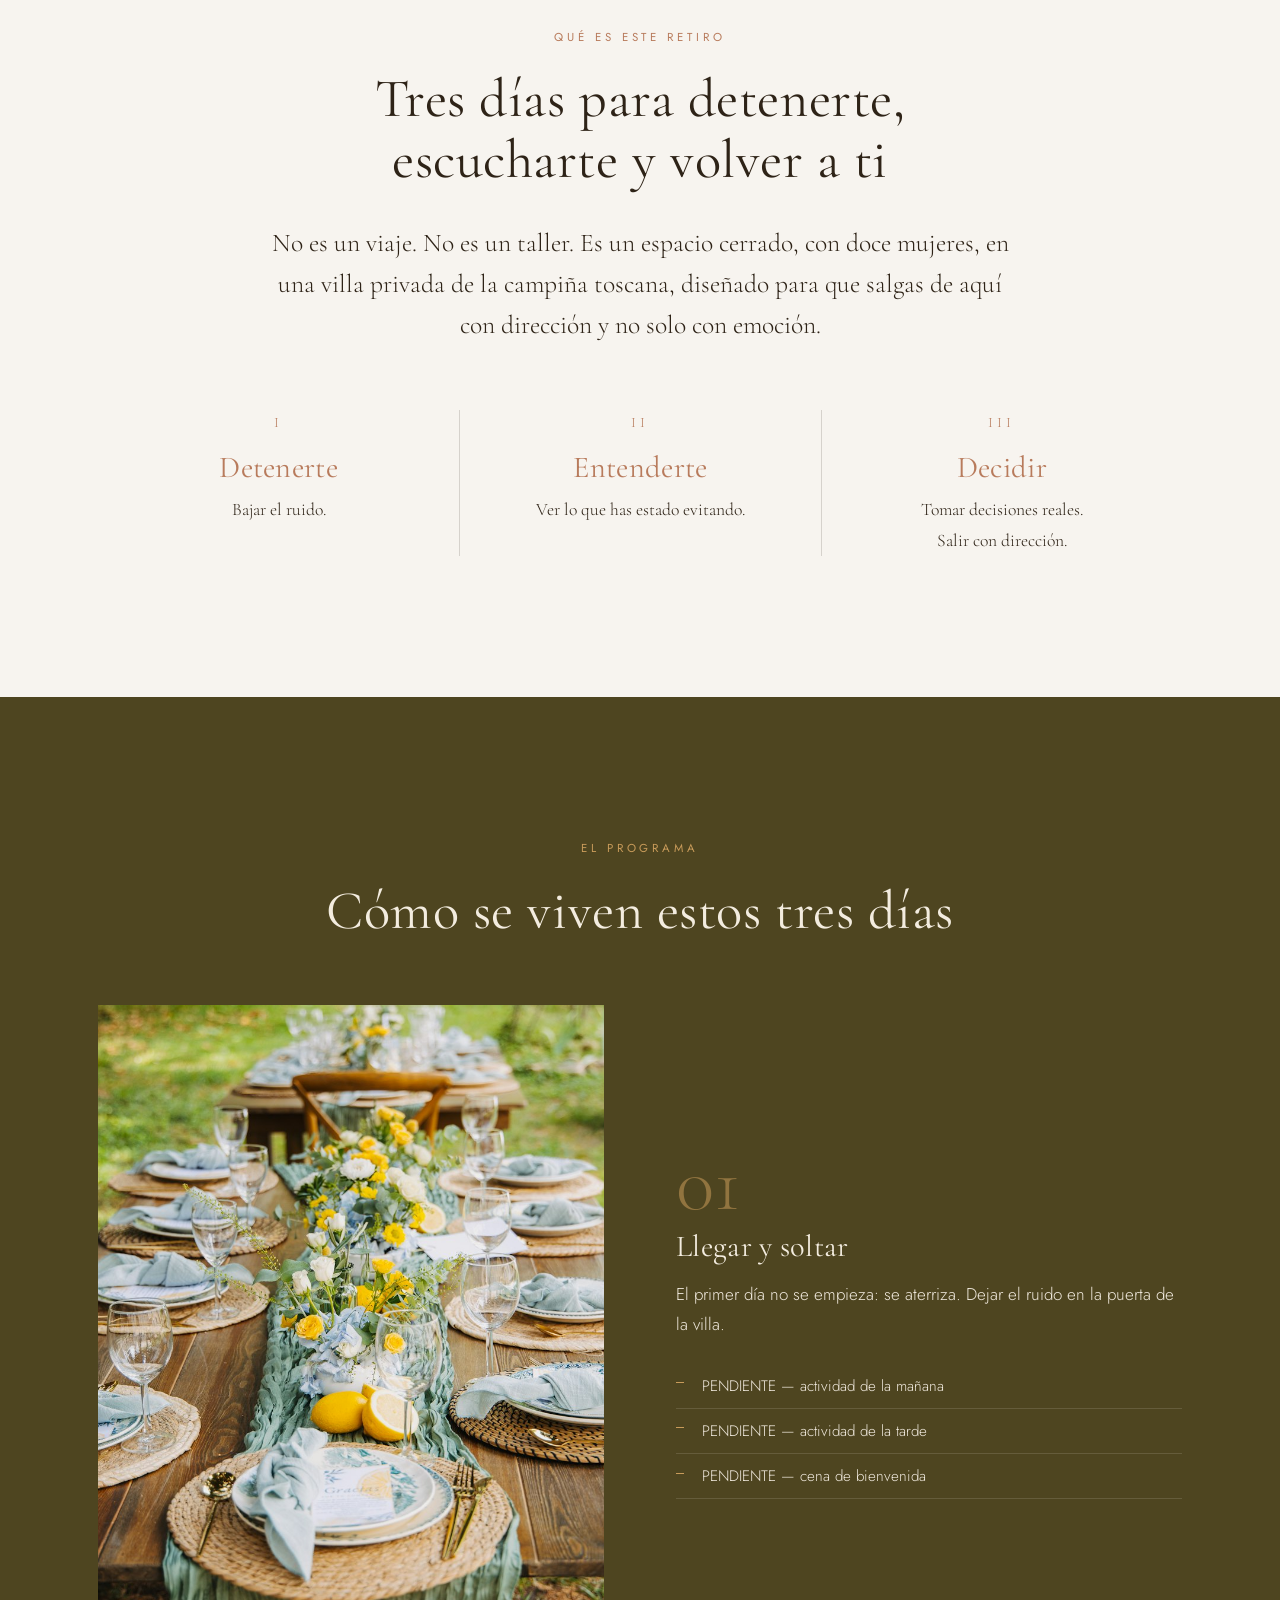
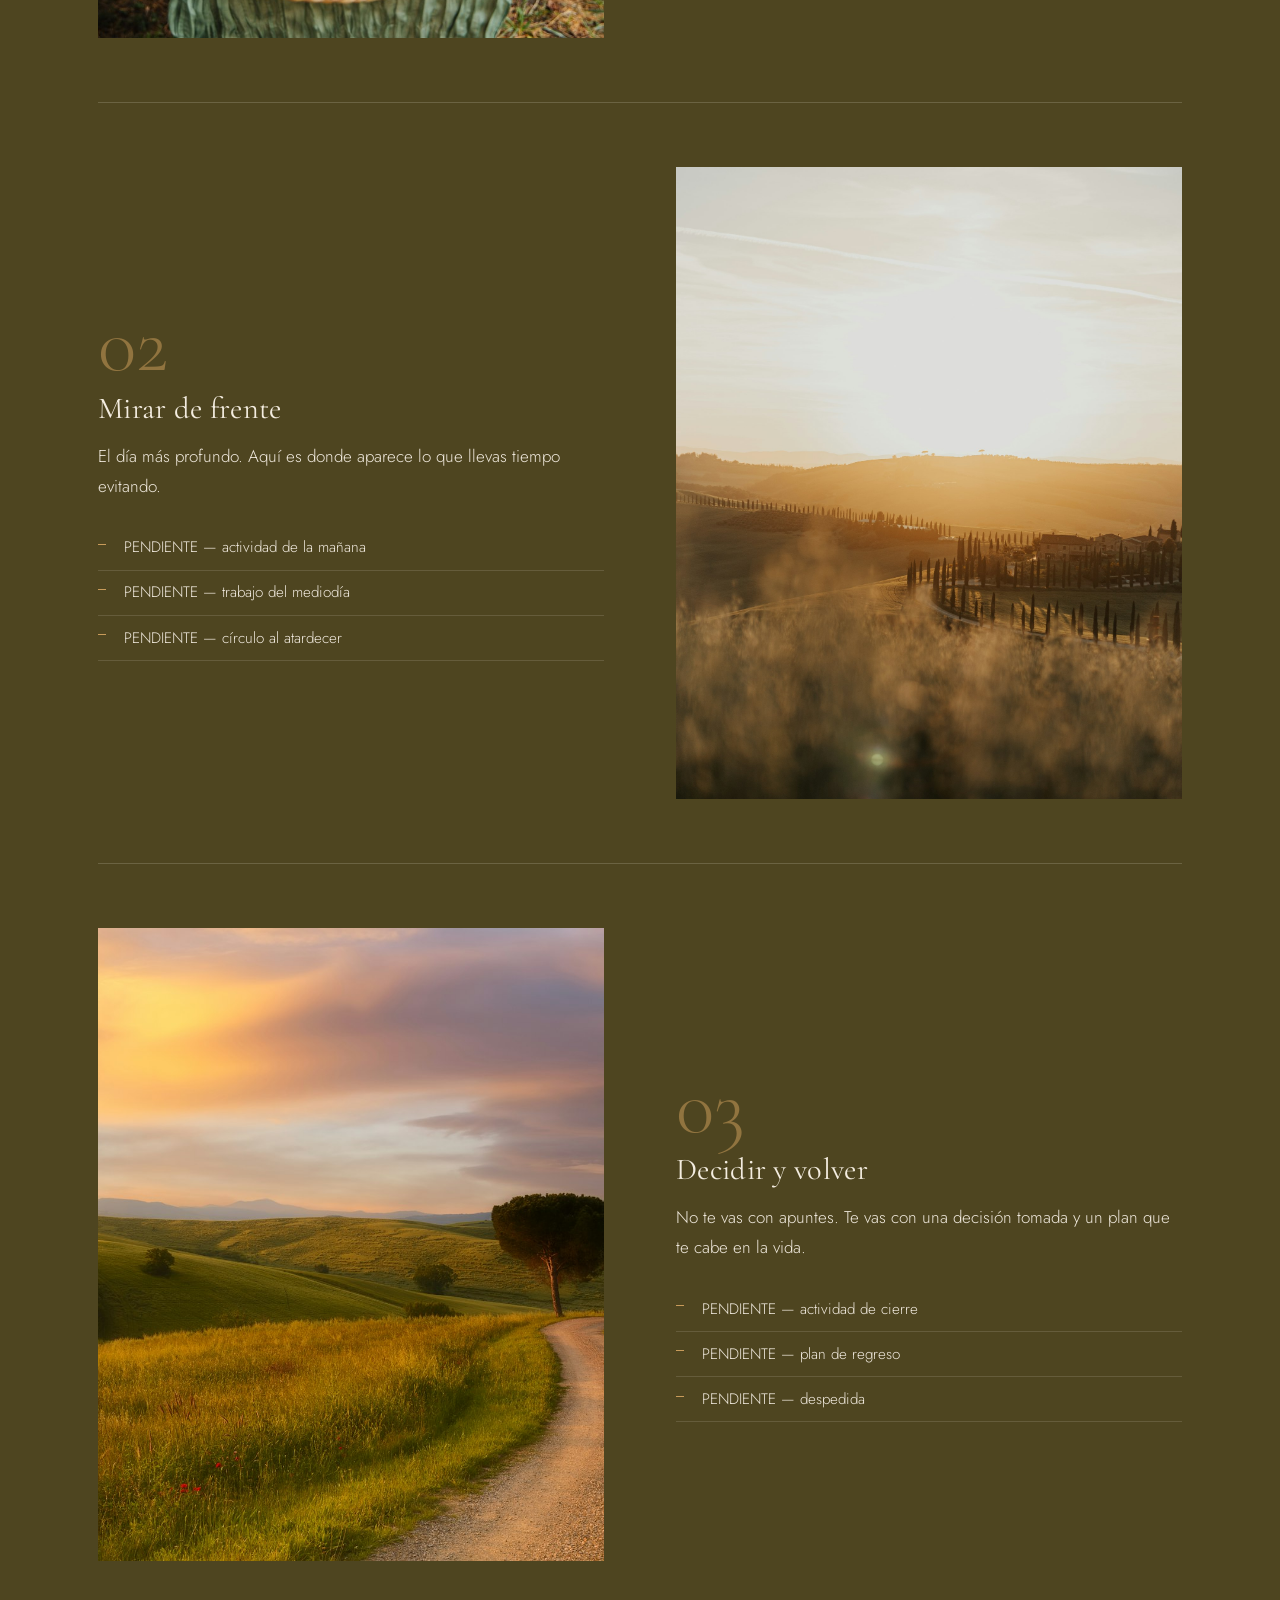
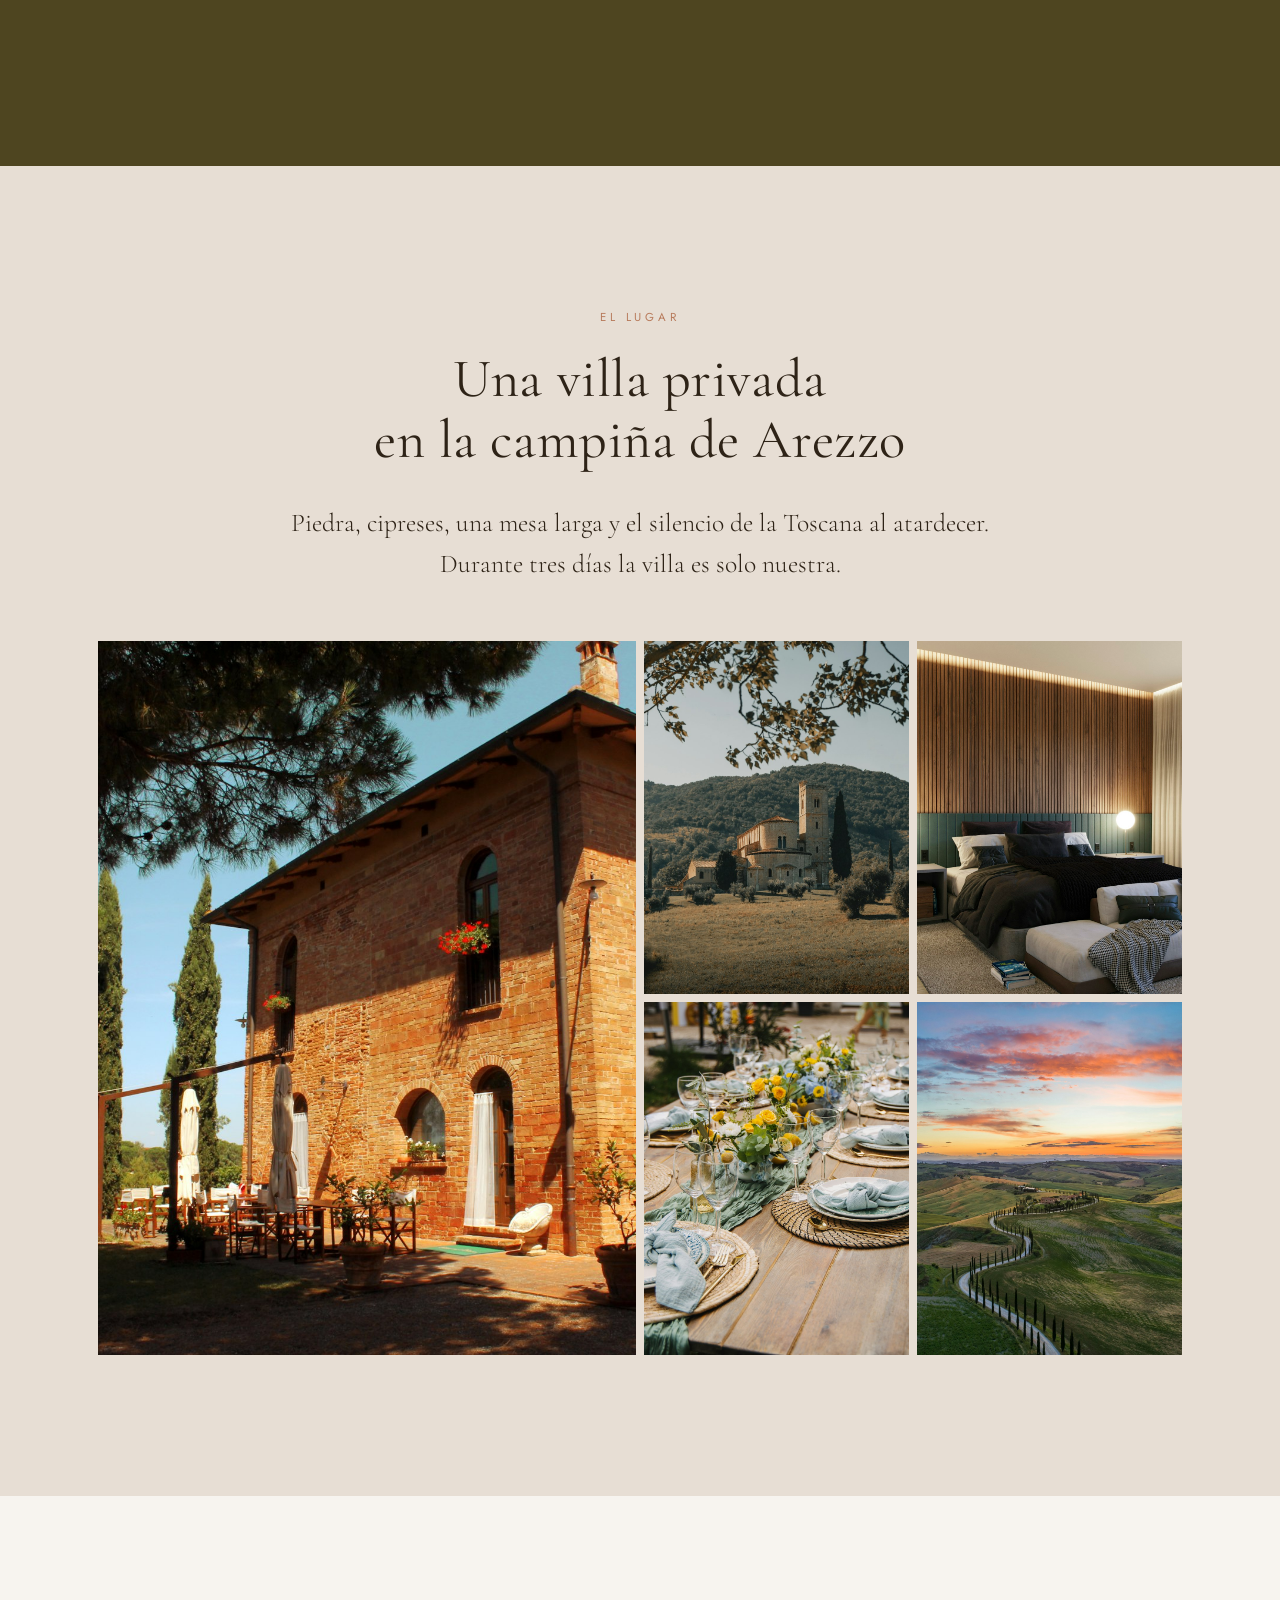
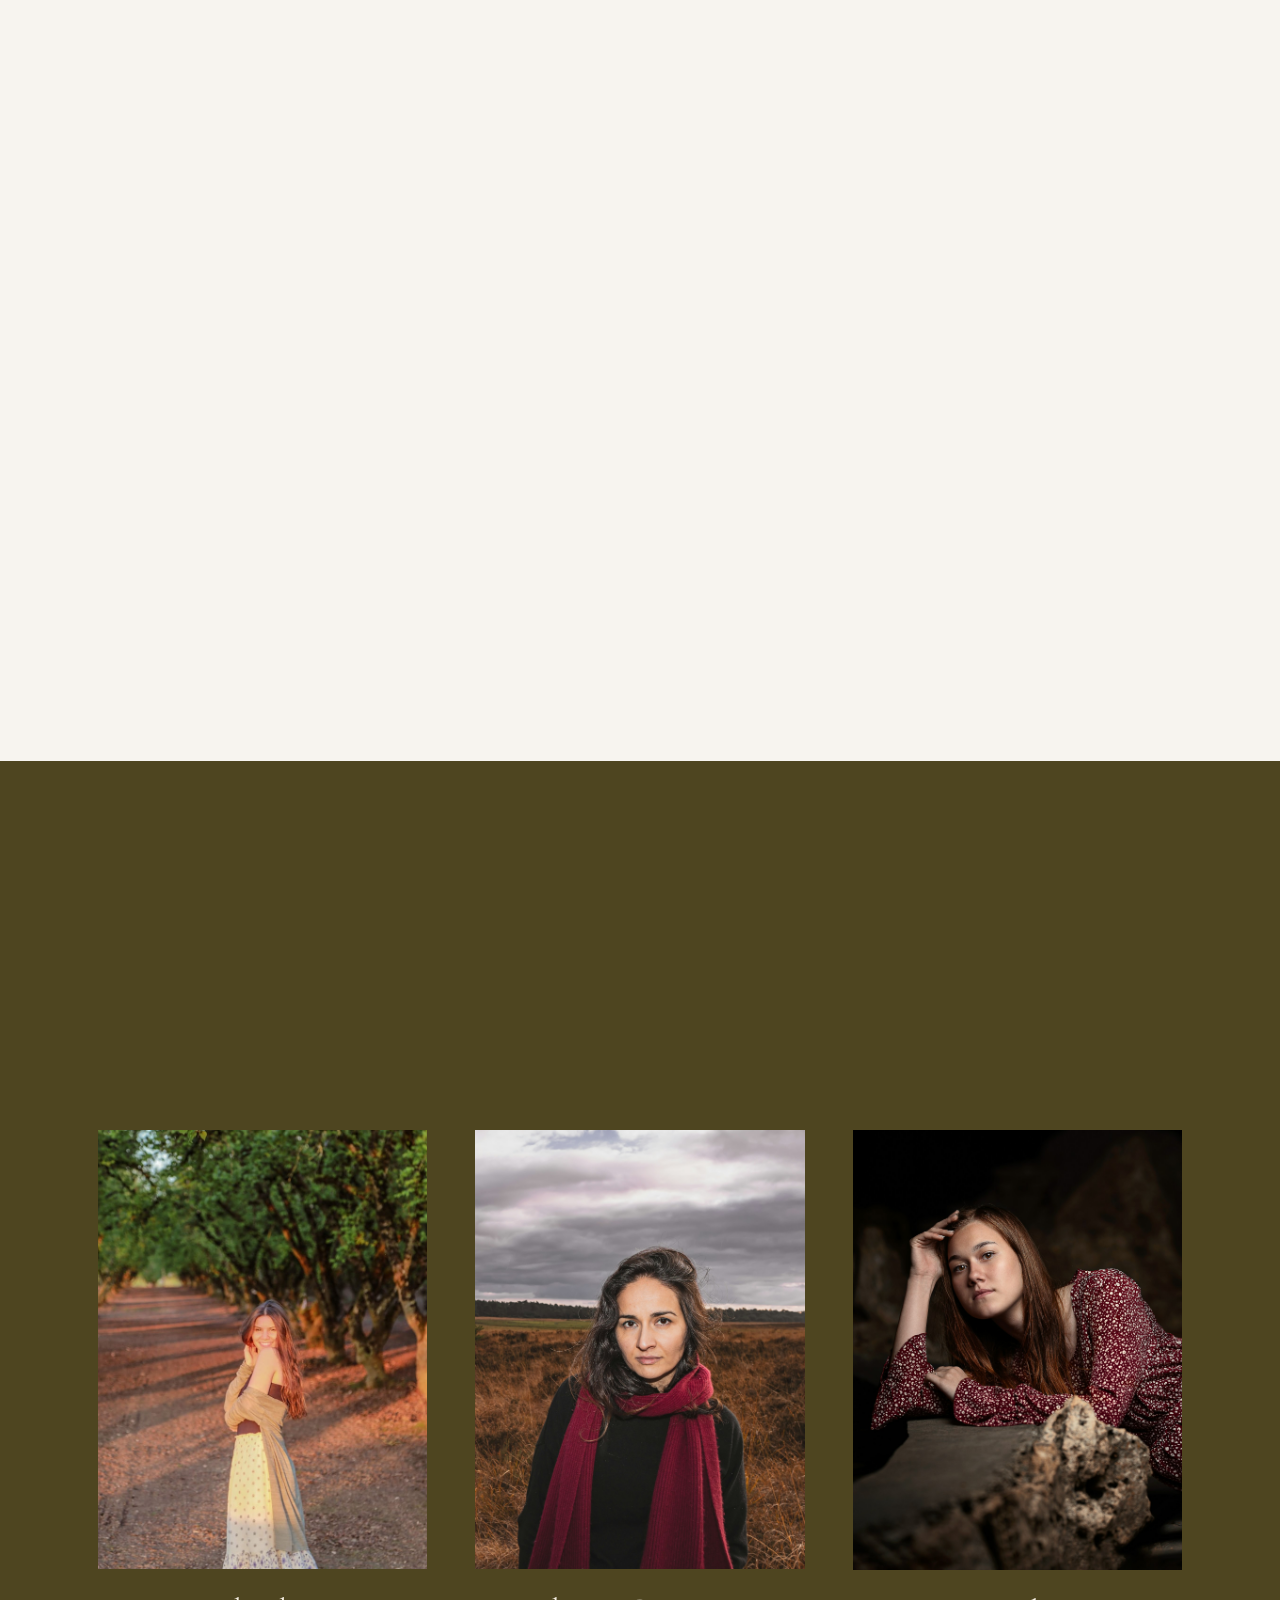
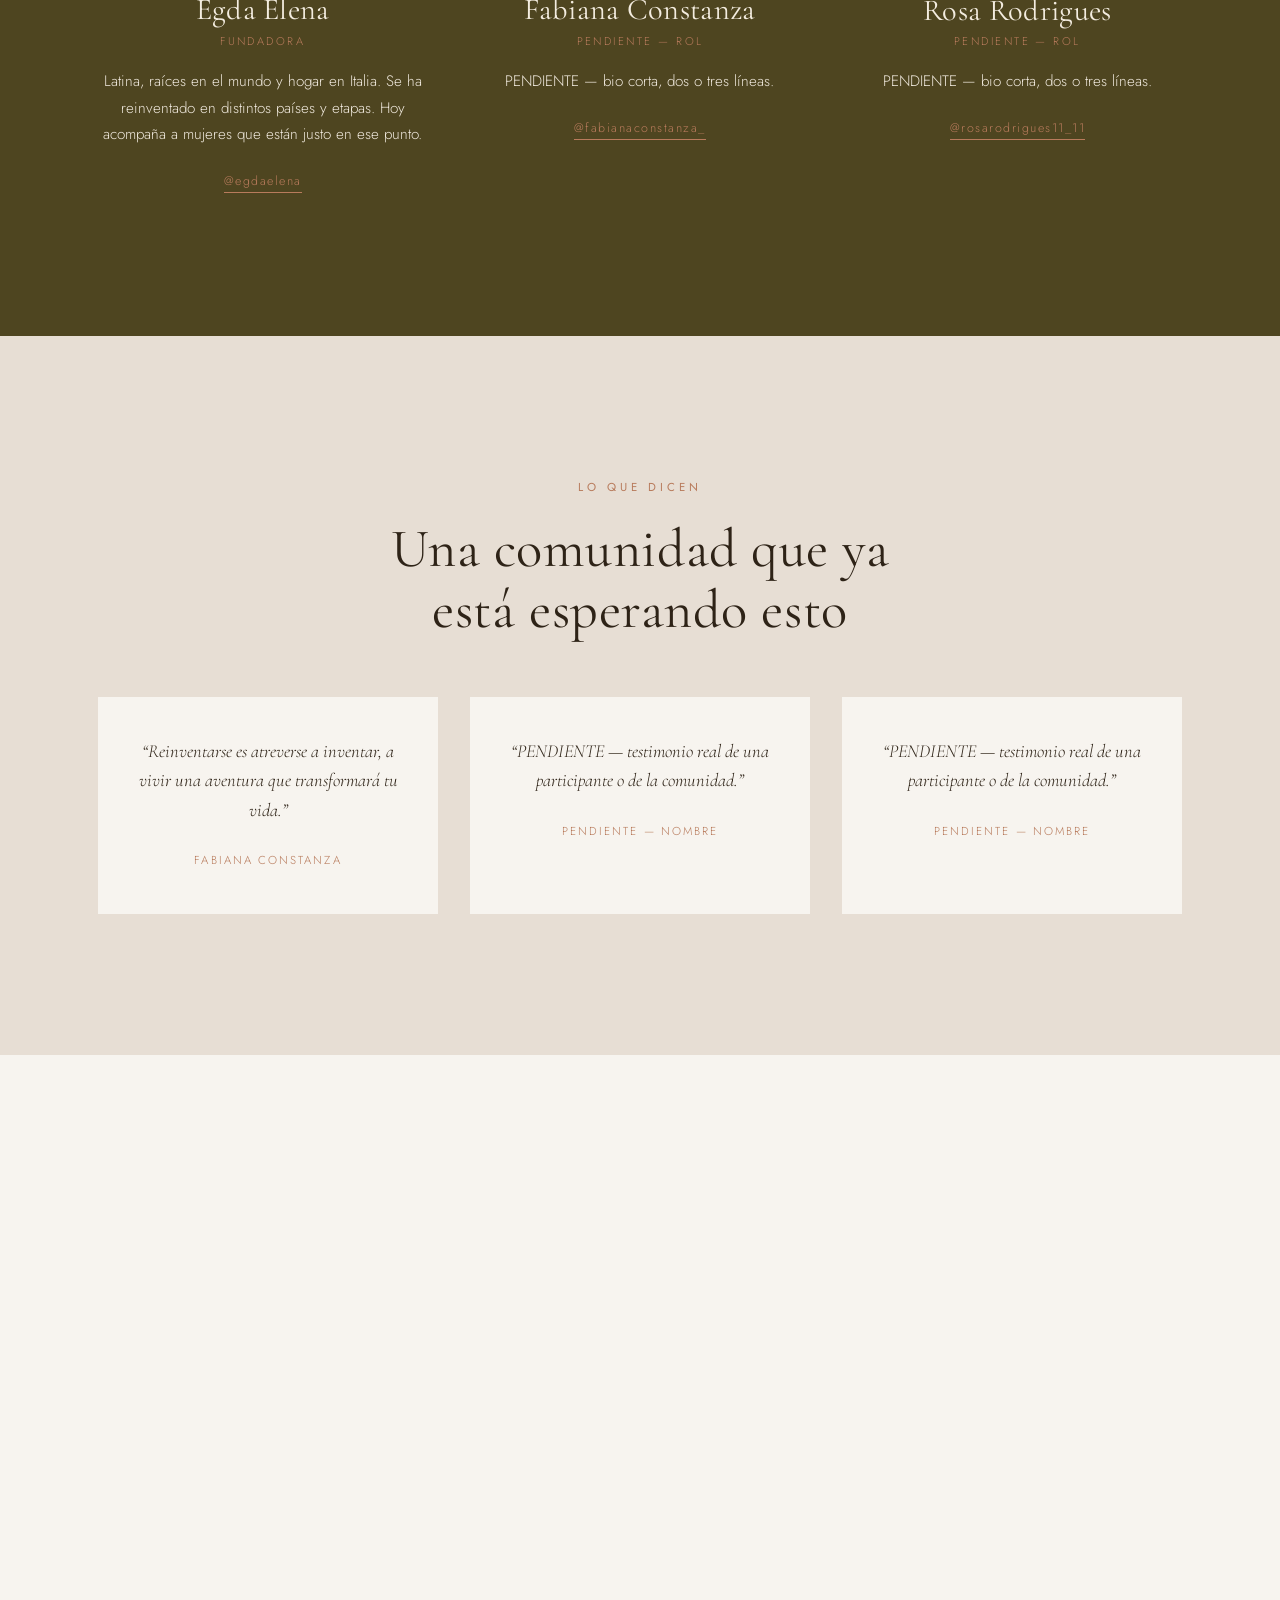
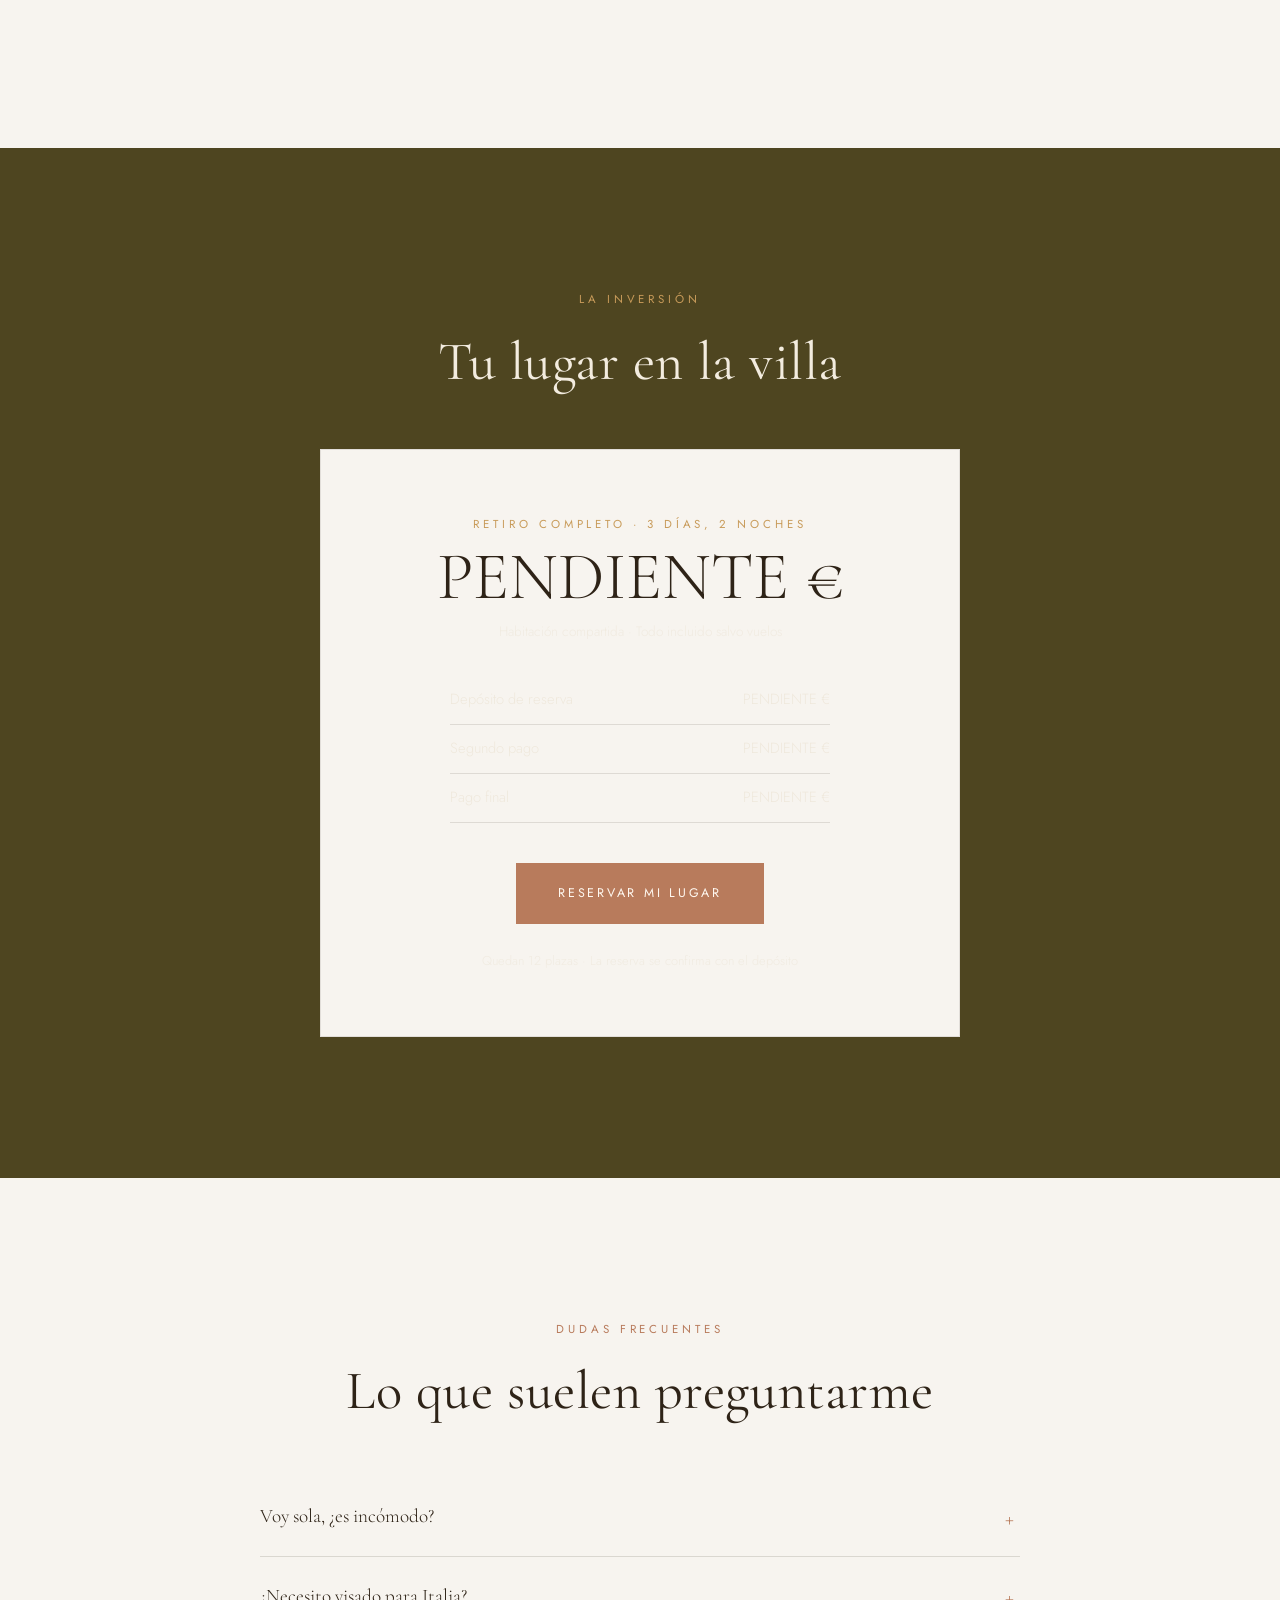
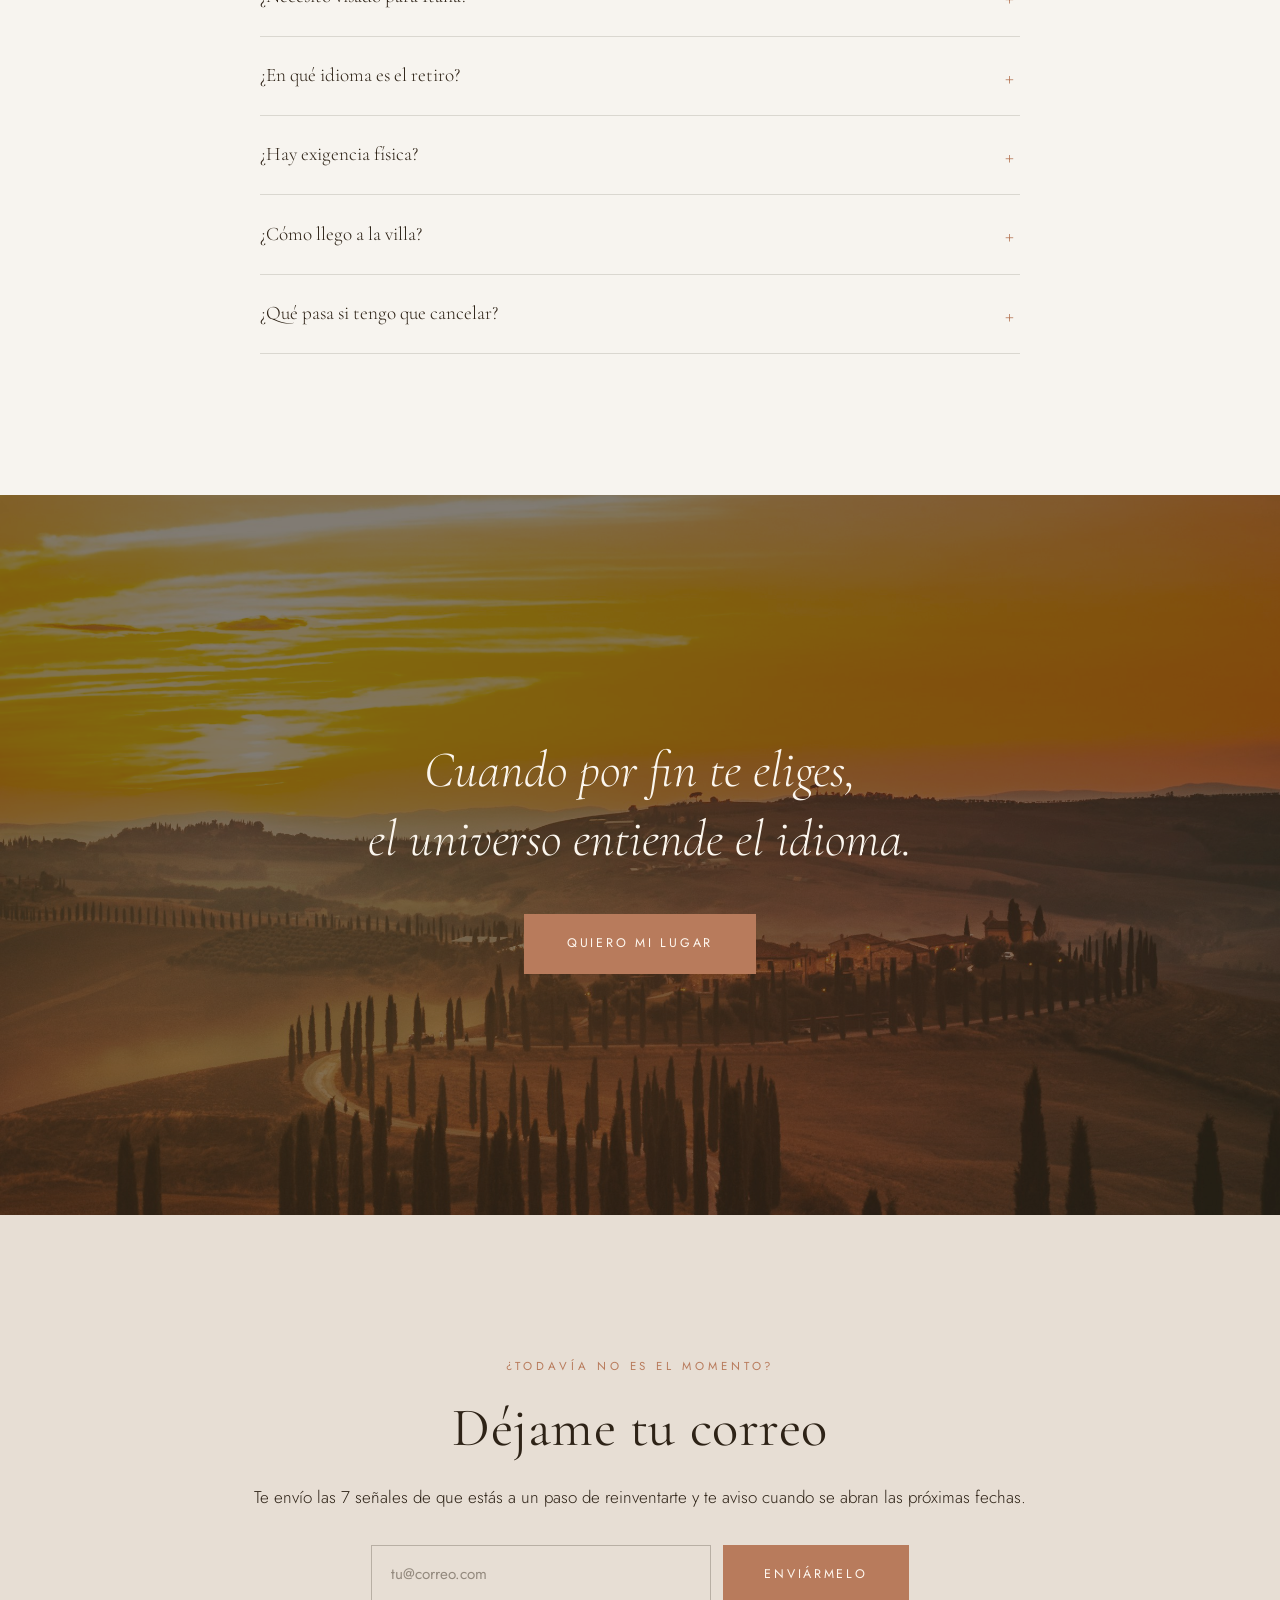
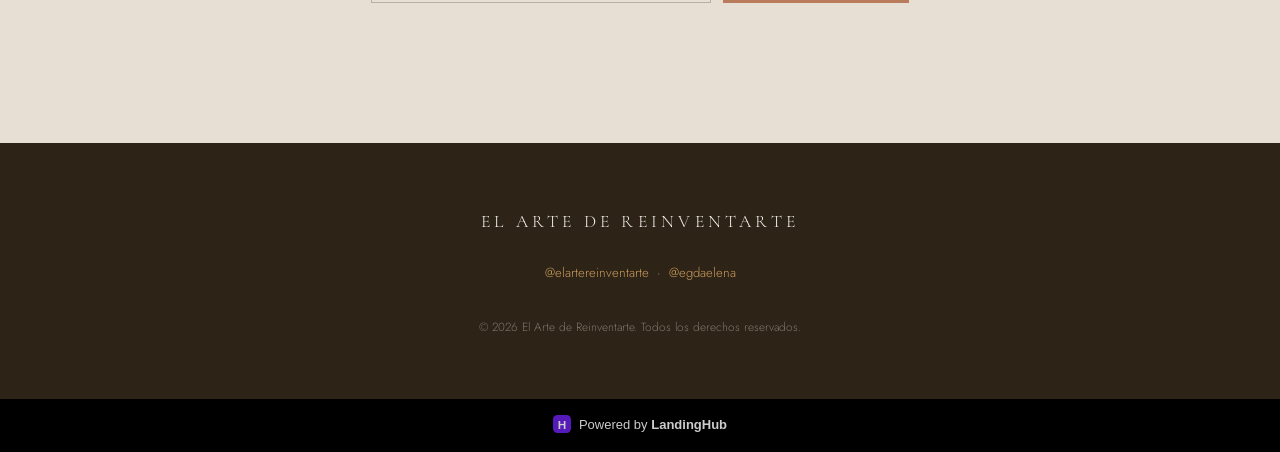
==== commit 0043d8a3: "Anade favicon y pone la barra de LandingHub en negro Favicon con la R en dorado sobre el fondo tinta" ====
--- a/propuesta-a/index.html
+++ b/propuesta-a/index.html
@@ -655,7 +655,7 @@
 </script>
 <!-- Powered by LandingHub -->
 <style>
-.lh-powered{background:#12062A;padding:16px;text-align:center;font-family:Inter,-apple-system,BlinkMacSystemFont,"Segoe UI",Helvetica,Arial,sans-serif;line-height:1}
+.lh-powered{background:#000;padding:16px;text-align:center;font-family:Inter,-apple-system,BlinkMacSystemFont,"Segoe UI",Helvetica,Arial,sans-serif;line-height:1}
 .lh-powered a{display:inline-flex;align-items:center;gap:8px;color:#fff;text-decoration:none;font-size:13px;font-weight:500;opacity:.8;transition:opacity .2s ease}
 .lh-powered a:hover{opacity:1}
 .lh-powered svg{width:18px;height:18px;display:block;flex:none}
